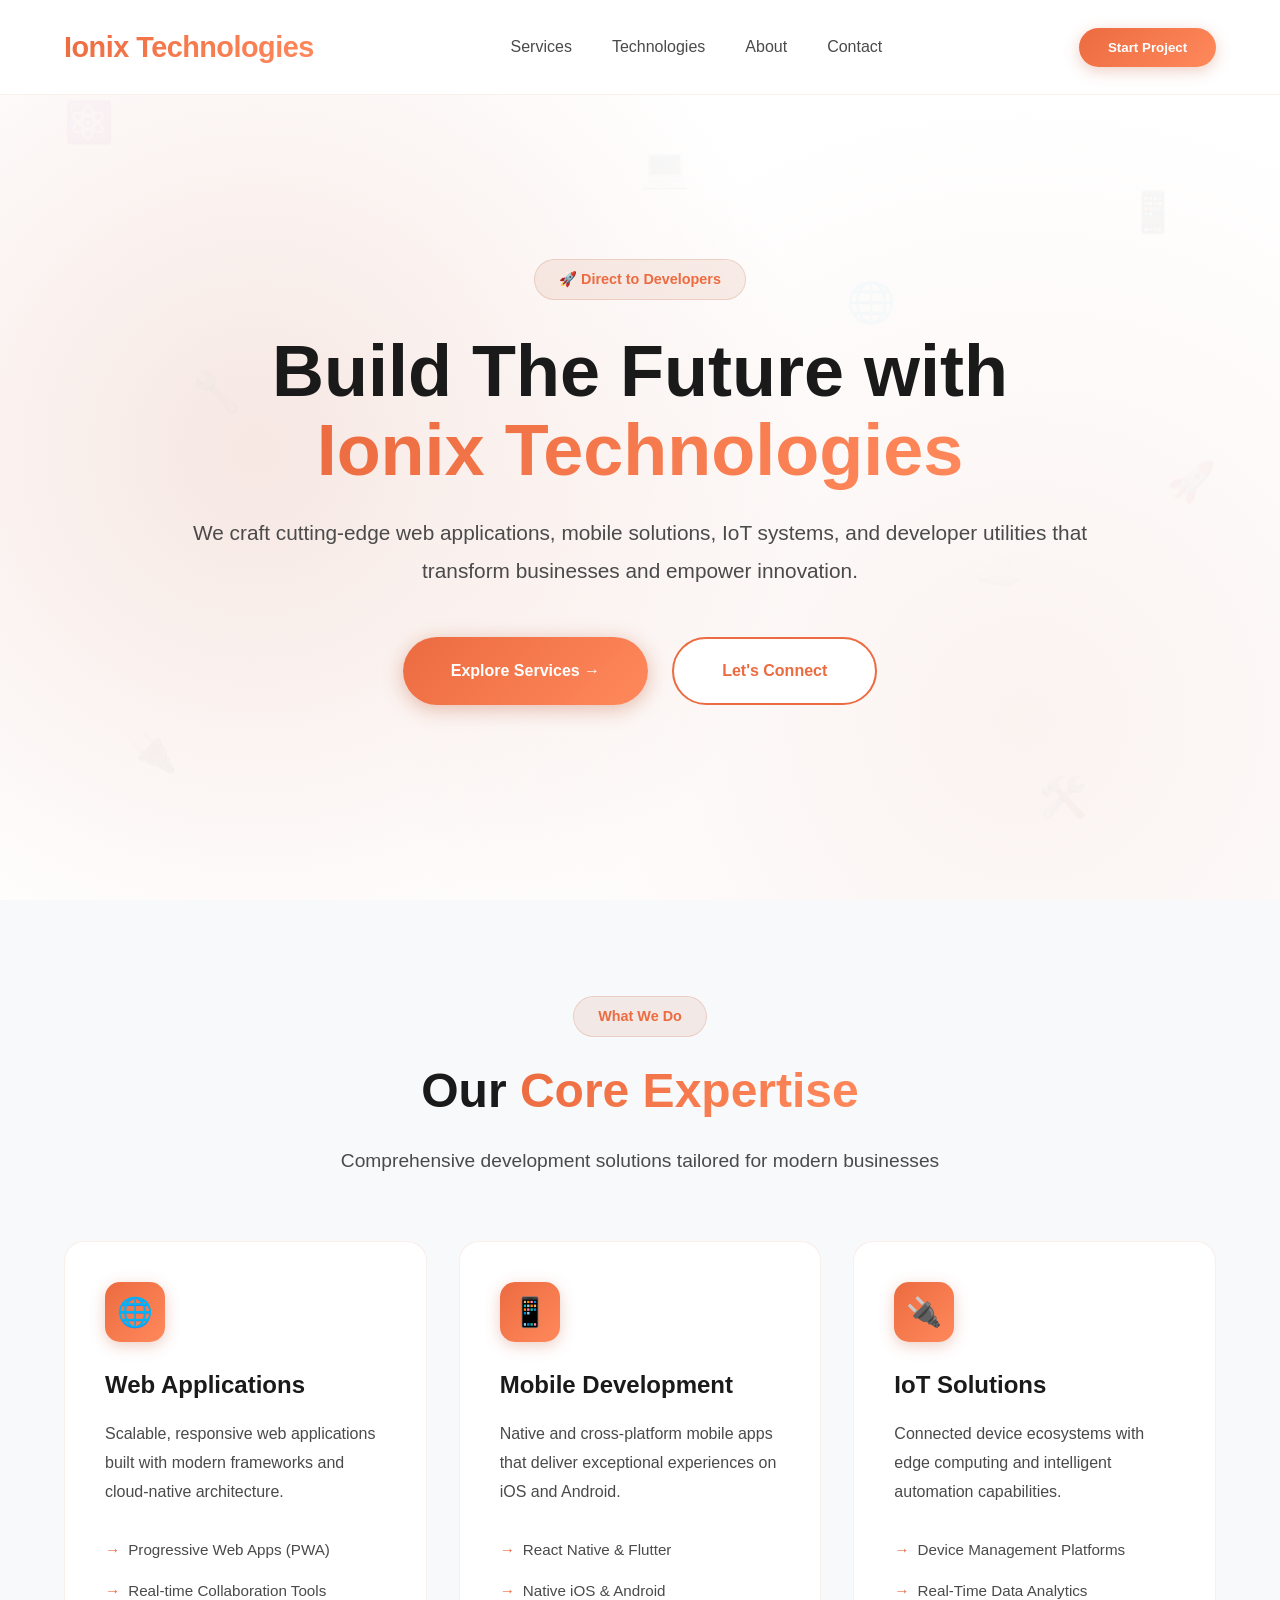
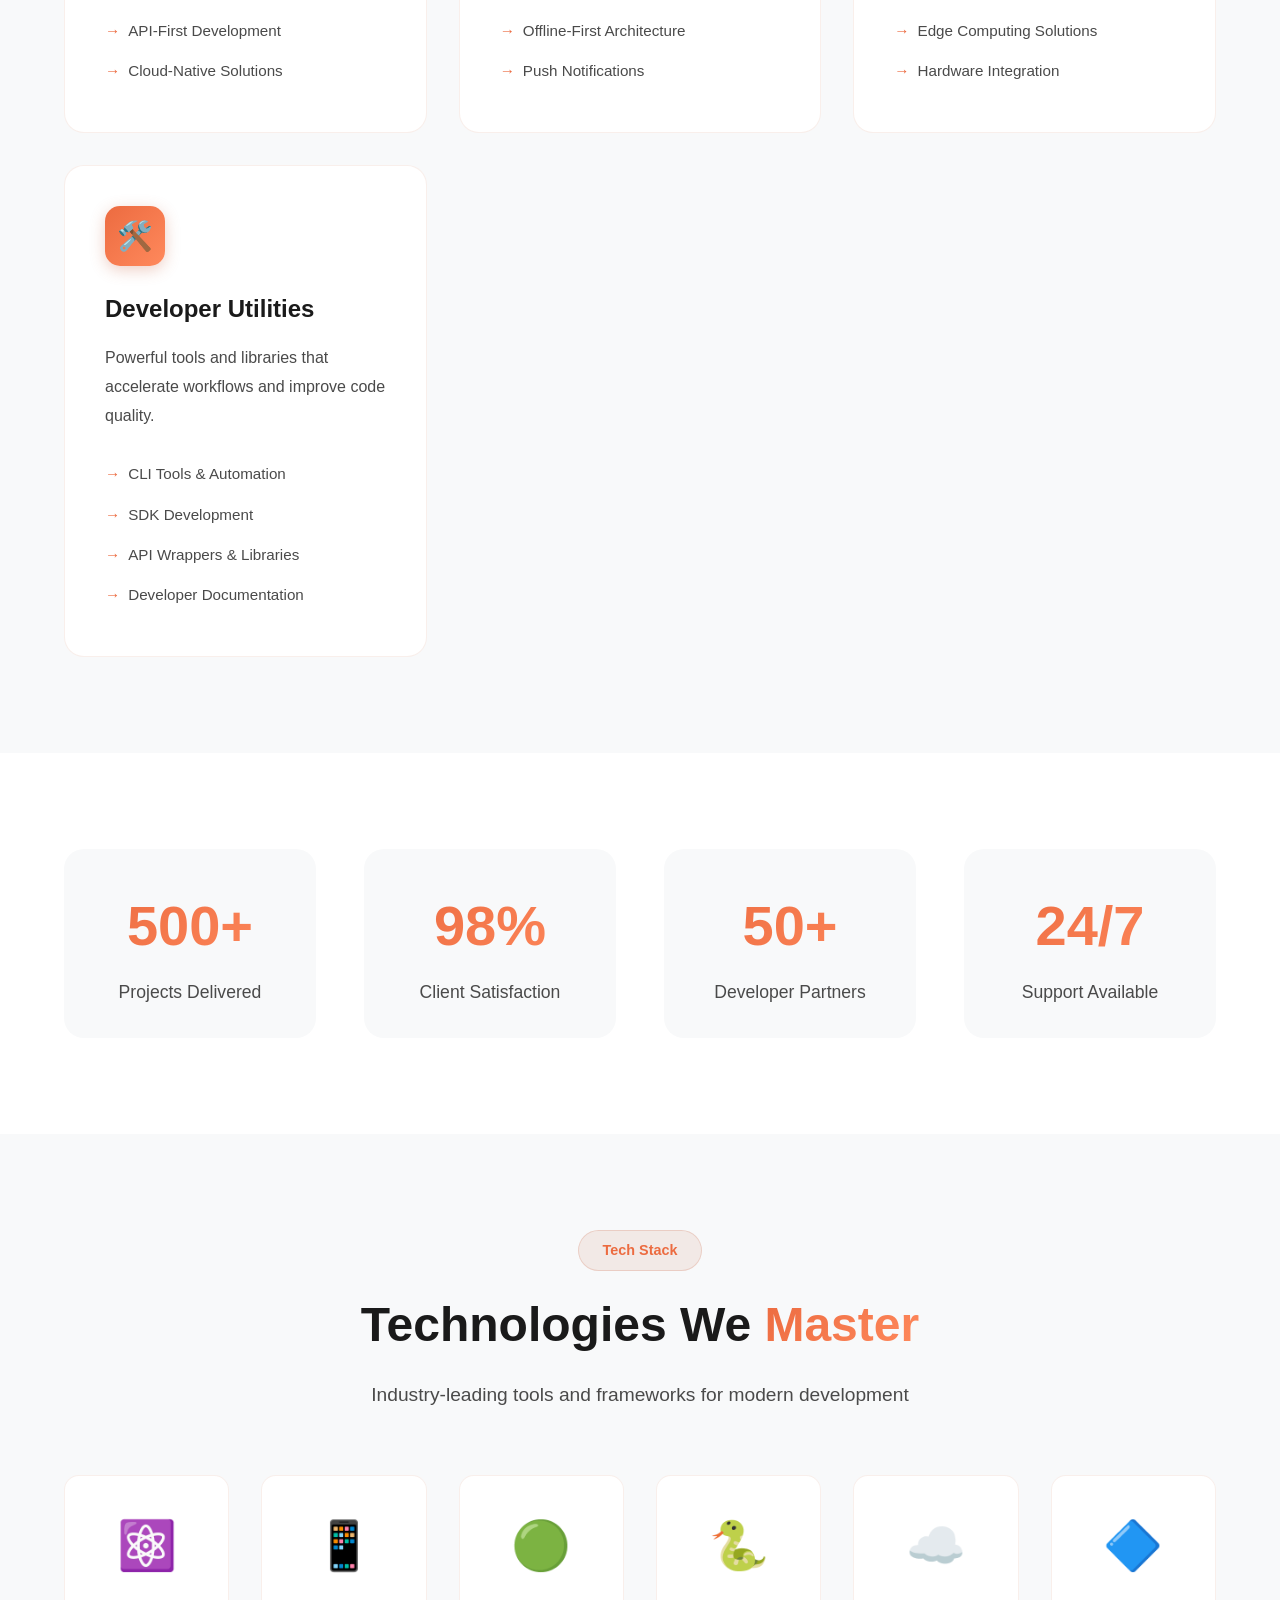
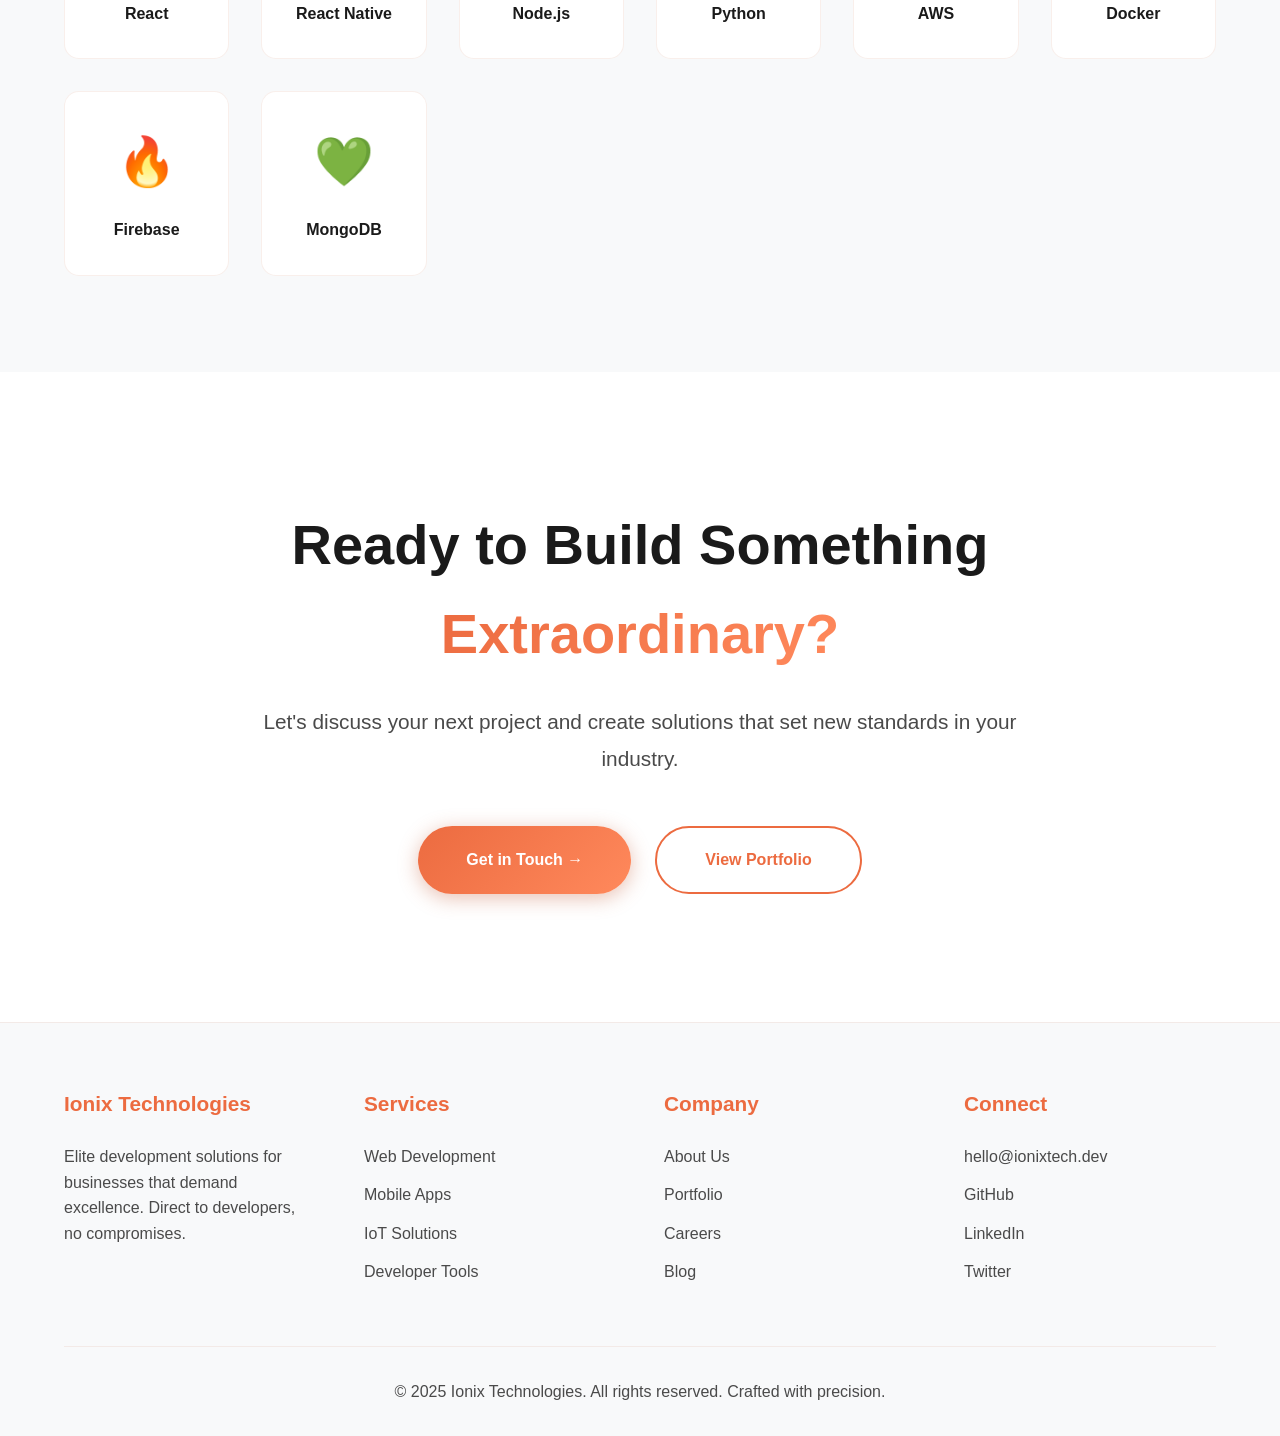
==== index.html @ 8530a22e "Add files via upload t" ====
<!DOCTYPE html>
<html lang="en">
<head>
    <meta charset="UTF-8">
    <meta name="viewport" content="width=device-width, initial-scale=1.0">
    <title>Ionix Technologies - Elite Development Solutions</title>
	            <!-- --saffron: #c6613f; -->
            <!-- --dark-saffron: #a34f2f; -->
            <!-- --deep-saffron: #8a3f22; -->
    <style>
        * {
            margin: 0;
            padding: 0;
            box-sizing: border-box;
        }

        :root {

			    --saffron: #ec6b40;
    --dark-saffron: #ff895c;
    --deep-saffron: #ac5837;
			
            --bg-light: #FFFFFF;
            --bg-secondary: #F8F9FA;
            --text-dark: #1a1a1a;
            --text-medium: #4a4a4a;
            --text-light: #6a6a6a;
            --accent-glow: rgba(198, 97, 63, 0.15);
        }

        body {
            font-family: 'Inter', -apple-system, BlinkMacSystemFont, 'Segoe UI', Roboto, sans-serif;
            background: var(--bg-light);
            color: var(--text-dark);
            overflow-x: hidden;
            line-height: 1.6;
        }

        /* Animated gradient background */
        .bg-gradient {
            position: fixed;
            top: 0;
            left: 0;
            width: 100%;
            height: 100%;
            background: 
                radial-gradient(circle at 20% 50%, var(--accent-glow) 0%, transparent 50%),
                radial-gradient(circle at 80% 80%, rgba(198, 97, 63, 0.08) 0%, transparent 50%),
                var(--bg-light);
            z-index: -1;
            animation: gradientShift 15s ease infinite;
        }

        @keyframes gradientShift {
            0%, 100% { opacity: 1; }
            50% { opacity: 0.8; }
        }

        /* Tech Icons Pattern */
        .tech-icons {
            position: absolute;
            width: 100%;
            height: 100%;
            opacity: 0.06;
            pointer-events: none;
        }

        .tech-icon {
            position: absolute;
            font-size: 2.5rem;
            color: var(--saffron);
            animation: floatIcon 20s infinite ease-in-out;
            opacity: 0.5;
        }

        .tech-icon:nth-child(1) { top: 10%; left: 5%; animation-delay: 0s; }
        .tech-icon:nth-child(2) { top: 20%; right: 8%; animation-delay: 2s; }
        .tech-icon:nth-child(3) { top: 40%; left: 15%; animation-delay: 4s; }
        .tech-icon:nth-child(4) { top: 60%; right: 20%; animation-delay: 1s; }
        .tech-icon:nth-child(5) { top: 80%; left: 10%; animation-delay: 3s; }
        .tech-icon:nth-child(6) { top: 15%; left: 50%; animation-delay: 5s; }
        .tech-icon:nth-child(7) { top: 50%; right: 5%; animation-delay: 2.5s; }
        .tech-icon:nth-child(8) { top: 70%; left: 40%; animation-delay: 1.5s; }
        .tech-icon:nth-child(9) { top: 30%; right: 30%; animation-delay: 4.5s; }
        .tech-icon:nth-child(10) { top: 85%; right: 15%; animation-delay: 3.5s; }

        @keyframes floatIcon {
            0%, 100% {
                transform: translateY(0) rotate(0deg);
                opacity: 0.3;
            }
            50% {
                transform: translateY(-30px) rotate(5deg);
                opacity: 0.6;
            }
        }

        /* Navigation */
        nav {
            position: fixed;
            top: 0;
            width: 100%;
            padding: 1.5rem 5%;
            background: rgba(255, 255, 255, 0.95);
            backdrop-filter: blur(20px);
            border-bottom: 1px solid rgba(198, 97, 63, 0.1);
            z-index: 1000;
            transition: all 0.3s ease;
        }

        nav.scrolled {
            padding: 1rem 5%;
            background: rgba(255, 255, 255, 0.98);
            box-shadow: 0 2px 20px rgba(0, 0, 0, 0.05);
        }

        .nav-container {
            max-width: 1400px;
            margin: 0 auto;
            display: flex;
            justify-content: space-between;
            align-items: center;
        }

        .logo {
            font-size: 1.8rem;
            font-weight: 800;
            background: linear-gradient(135deg, var(--saffron), var(--dark-saffron));
            -webkit-background-clip: text;
            -webkit-text-fill-color: transparent;
            letter-spacing: -0.5px;
        }

        .nav-links {
            display: flex;
            gap: 2.5rem;
            list-style: none;
        }

        .nav-links a {
            color: var(--text-medium);
            text-decoration: none;
            font-weight: 500;
            transition: all 0.3s ease;
            position: relative;
        }

        .nav-links a:hover {
            color: var(--saffron);
        }

        .nav-links a::after {
            content: '';
            position: absolute;
            bottom: -5px;
            left: 0;
            width: 0;
            height: 2px;
            background: var(--saffron);
            transition: width 0.3s ease;
        }

        .nav-links a:hover::after {
            width: 100%;
        }

        .cta-btn {
            background: linear-gradient(135deg, var(--saffron), var(--dark-saffron));
            color: white;
            padding: 0.75rem 1.8rem;
            border-radius: 50px;
            border: none;
            font-weight: 600;
            cursor: pointer;
            transition: all 0.3s ease;
            box-shadow: 0 4px 15px rgba(198, 97, 63, 0.3);
        }

        .cta-btn:hover {
            transform: translateY(-2px);
            box-shadow: 0 6px 25px rgba(198, 97, 63, 0.5);
        }

        /* Hero Section */
        .hero {
            min-height: 100vh;
            display: flex;
            align-items: center;
            padding: 8rem 5% 4rem;
        }

        .hero-container {
            max-width: 1400px;
            margin: 0 auto;
            width: 100%;
        }

        .hero-content {
            text-align: center;
            max-width: 900px;
            margin: 0 auto;
        }

        .hero-badge {
            display: inline-block;
            padding: 0.5rem 1.5rem;
            background: rgba(198, 97, 63, 0.1);
            border: 1px solid rgba(198, 97, 63, 0.2);
            border-radius: 50px;
            color: var(--saffron);
            font-size: 0.9rem;
            font-weight: 600;
            margin-bottom: 2rem;
            animation: fadeInDown 0.8s ease;
        }

        .hero h1 {
            font-size: 4.5rem;
            font-weight: 800;
            line-height: 1.1;
            margin-bottom: 1.5rem;
            color: var(--text-dark);
            animation: fadeInUp 0.8s ease 0.2s backwards;
        }

        .hero h1 .gradient-text {
            background: linear-gradient(135deg, var(--saffron), var(--dark-saffron));
            -webkit-background-clip: text;
            -webkit-text-fill-color: transparent;
        }

        .hero-description {
            font-size: 1.3rem;
            color: var(--text-medium);
            margin-bottom: 3rem;
            line-height: 1.8;
            animation: fadeInUp 0.8s ease 0.4s backwards;
        }

        .hero-buttons {
            display: flex;
            gap: 1.5rem;
            justify-content: center;
            flex-wrap: wrap;
            animation: fadeInUp 0.8s ease 0.6s backwards;
        }

        .btn-primary {
            background: linear-gradient(135deg, var(--saffron), var(--dark-saffron));
            color: white;
            padding: 1.2rem 3rem;
            border-radius: 50px;
            text-decoration: none;
            font-weight: 600;
            transition: all 0.3s ease;
            box-shadow: 0 4px 20px rgba(198, 97, 63, 0.4);
            display: inline-flex;
            align-items: center;
            gap: 0.5rem;
        }

        .btn-primary:hover {
            transform: translateY(-3px);
            box-shadow: 0 8px 30px rgba(198, 97, 63, 0.6);
        }

        .btn-secondary {
            background: white;
            color: var(--saffron);
            padding: 1.2rem 3rem;
            border: 2px solid var(--saffron);
            border-radius: 50px;
            text-decoration: none;
            font-weight: 600;
            transition: all 0.3s ease;
            display: inline-flex;
            align-items: center;
            gap: 0.5rem;
        }

        .btn-secondary:hover {
            background: var(--saffron);
            color: white;
            transform: translateY(-3px);
        }

        @keyframes fadeInUp {
            from {
                opacity: 0;
                transform: translateY(30px);
            }
            to {
                opacity: 1;
                transform: translateY(0);
            }
        }

        @keyframes fadeInDown {
            from {
                opacity: 0;
                transform: translateY(-30px);
            }
            to {
                opacity: 1;
                transform: translateY(0);
            }
        }

        /* Services Section */
        .services {
            padding: 6rem 5%;
            background: var(--bg-secondary);
        }

        .services-container {
            max-width: 1400px;
            margin: 0 auto;
        }

        .section-header {
            text-align: center;
            margin-bottom: 4rem;
        }

        .section-badge {
            display: inline-block;
            padding: 0.5rem 1.5rem;
            background: rgba(198, 97, 63, 0.1);
            border: 1px solid rgba(198, 97, 63, 0.2);
            border-radius: 50px;
            color: var(--saffron);
            font-size: 0.9rem;
            font-weight: 600;
            margin-bottom: 1rem;
        }

        .section-header h2 {
            font-size: 3rem;
            margin-bottom: 1rem;
            color: var(--text-dark);
        }

        .section-header h2 .gradient-text {
            background: linear-gradient(135deg, var(--saffron), var(--dark-saffron));
            -webkit-background-clip: text;
            -webkit-text-fill-color: transparent;
        }

        .section-header p {
            font-size: 1.2rem;
            color: var(--text-medium);
            max-width: 700px;
            margin: 0 auto;
        }

        .services-grid {
            display: grid;
            grid-template-columns: repeat(auto-fit, minmax(320px, 1fr));
            gap: 2rem;
        }

        .service-card {
            background: white;
            border: 1px solid rgba(198, 97, 63, 0.1);
            border-radius: 20px;
            padding: 2.5rem;
            transition: all 0.4s ease;
            cursor: pointer;
        }

        .service-card:hover {
            transform: translateY(-10px);
            border-color: var(--saffron);
            box-shadow: 0 20px 60px rgba(198, 97, 63, 0.15);
        }

        .service-icon {
            width: 60px;
            height: 60px;
            background: linear-gradient(135deg, var(--saffron), var(--dark-saffron));
            border-radius: 15px;
            display: flex;
            align-items: center;
            justify-content: center;
            font-size: 1.8rem;
            margin-bottom: 1.5rem;
            box-shadow: 0 4px 15px rgba(198, 97, 63, 0.3);
        }

        .service-card h3 {
            font-size: 1.5rem;
            margin-bottom: 1rem;
            color: var(--text-dark);
        }

        .service-card p {
            color: var(--text-medium);
            line-height: 1.8;
            margin-bottom: 1.5rem;
        }

        .service-features {
            list-style: none;
        }

        .service-features li {
            padding: 0.5rem 0;
            color: var(--text-medium);
            display: flex;
            align-items: center;
            gap: 0.5rem;
            font-size: 0.95rem;
        }

        .service-features li::before {
            content: '→';
            color: var(--saffron);
            font-weight: bold;
        }

        /* Stats Section */
        .stats {
            padding: 6rem 5%;
            background: white;
        }

        .stats-container {
            max-width: 1400px;
            margin: 0 auto;
            display: grid;
            grid-template-columns: repeat(auto-fit, minmax(250px, 1fr));
            gap: 3rem;
        }

        .stat-item {
            text-align: center;
            padding: 2rem;
            border-radius: 20px;
            background: var(--bg-secondary);
            transition: all 0.3s ease;
        }

        .stat-item:hover {
            transform: translateY(-5px);
            box-shadow: 0 10px 30px rgba(198, 97, 63, 0.1);
        }

        .stat-number {
            font-size: 3.5rem;
            font-weight: 800;
            background: linear-gradient(135deg, var(--saffron), var(--dark-saffron));
            -webkit-background-clip: text;
            -webkit-text-fill-color: transparent;
            margin-bottom: 0.5rem;
        }

        .stat-label {
            font-size: 1.1rem;
            color: var(--text-medium);
            font-weight: 500;
        }

        /* Technologies Section */
        .technologies {
            padding: 6rem 5%;
            background: var(--bg-secondary);
        }

        .tech-grid {
            display: grid;
            grid-template-columns: repeat(auto-fit, minmax(150px, 1fr));
            gap: 2rem;
            max-width: 1200px;
            margin: 3rem auto 0;
        }

        .tech-item {
            background: white;
            padding: 2rem;
            border-radius: 15px;
            text-align: center;
            transition: all 0.3s ease;
            border: 1px solid rgba(198, 97, 63, 0.1);
        }

        .tech-item:hover {
            transform: translateY(-5px);
            border-color: var(--saffron);
            box-shadow: 0 10px 30px rgba(198, 97, 63, 0.15);
        }

        .tech-item-icon {
            font-size: 3rem;
            margin-bottom: 1rem;
        }

        .tech-item-name {
            font-weight: 600;
            color: var(--text-dark);
        }

        /* CTA Section */
        .cta-section {
            padding: 8rem 5%;
            background: white;
            text-align: center;
        }

        .cta-content {
            max-width: 800px;
            margin: 0 auto;
        }

        .cta-section h2 {
            font-size: 3.5rem;
            margin-bottom: 1.5rem;
            color: var(--text-dark);
        }

        .cta-section h2 .gradient-text {
            background: linear-gradient(135deg, var(--saffron), var(--dark-saffron));
            -webkit-background-clip: text;
            -webkit-text-fill-color: transparent;
        }

        .cta-section p {
            font-size: 1.3rem;
            color: var(--text-medium);
            margin-bottom: 3rem;
            line-height: 1.8;
        }

        /* Footer */
        footer {
            padding: 4rem 5% 2rem;
            background: var(--bg-secondary);
            border-top: 1px solid rgba(198, 97, 63, 0.1);
        }

        .footer-content {
            max-width: 1400px;
            margin: 0 auto;
            display: grid;
            grid-template-columns: repeat(auto-fit, minmax(250px, 1fr));
            gap: 3rem;
            margin-bottom: 3rem;
        }

        .footer-section h3 {
            color: var(--saffron);
            margin-bottom: 1.5rem;
            font-size: 1.3rem;
        }

        .footer-section p, .footer-section a {
            color: var(--text-medium);
            text-decoration: none;
            display: block;
            margin-bottom: 0.8rem;
            transition: color 0.3s ease;
        }

        .footer-section a:hover {
            color: var(--saffron);
        }

        .footer-bottom {
            text-align: center;
            padding-top: 2rem;
            border-top: 1px solid rgba(198, 97, 63, 0.1);
            color: var(--text-medium);
        }

        /* Responsive */
        @media (max-width: 968px) {
            .hero h1 {
                font-size: 3rem;
            }

            .nav-links {
                display: none;
            }

            .services-grid {
                grid-template-columns: 1fr;
            }

            .section-header h2 {
                font-size: 2.5rem;
            }
        }
    </style>
</head>
<body>
    <div class="bg-gradient">
        <div class="tech-icons">
            <div class="tech-icon">⚛️</div>
            <div class="tech-icon">📱</div>
            <div class="tech-icon">🔧</div>
            <div class="tech-icon">☁️</div>
            <div class="tech-icon">🔌</div>
            <div class="tech-icon">💻</div>
            <div class="tech-icon">🚀</div>
            <div class="tech-icon">⚡</div>
            <div class="tech-icon">🌐</div>
            <div class="tech-icon">🛠️</div>
        </div>
    </div>

    <nav id="navbar">
        <div class="nav-container">
            <div class="logo">Ionix Technologies</div>
            <ul class="nav-links">
                <li><a href="#services">Services</a></li>
                <li><a href="#technologies">Technologies</a></li>
                <li><a href="#about">About</a></li>
                <li><a href="#contact">Contact</a></li>
            </ul>
            <button class="cta-btn">Start Project</button>
        </div>
    </nav>

    <section class="hero">
        <div class="hero-container">
            <div class="hero-content">
                <div class="hero-badge">🚀 Direct to Developers</div>
                <h1>
                    Build The Future with <br>
                    <span class="gradient-text">Ionix Technologies</span>
                </h1>
                <p class="hero-description">
                    We craft cutting-edge web applications, mobile solutions, IoT systems, and developer utilities that transform businesses and empower innovation.
                </p>
                <div class="hero-buttons">
                    <a href="#services" class="btn-primary">
                        Explore Services →
                    </a>
                    <a href="#contact" class="btn-secondary">
                        Let's Connect
                    </a>
                </div>
            </div>
        </div>
    </section>

    <section class="services" id="services">
        <div class="services-container">
            <div class="section-header">
                <div class="section-badge">What We Do</div>
                <h2>Our <span class="gradient-text">Core Expertise</span></h2>
                <p>Comprehensive development solutions tailored for modern businesses</p>
            </div>
            <div class="services-grid">
                <div class="service-card">
                    <div class="service-icon">🌐</div>
                    <h3>Web Applications</h3>
                    <p>Scalable, responsive web applications built with modern frameworks and cloud-native architecture.</p>
                    <ul class="service-features">
                        <li>Progressive Web Apps (PWA)</li>
                        <li>Real-time Collaboration Tools</li>
                        <li>API-First Development</li>
                        <li>Cloud-Native Solutions</li>
                    </ul>
                </div>

                <div class="service-card">
                    <div class="service-icon">📱</div>
                    <h3>Mobile Development</h3>
                    <p>Native and cross-platform mobile apps that deliver exceptional experiences on iOS and Android.</p>
                    <ul class="service-features">
                        <li>React Native & Flutter</li>
                        <li>Native iOS & Android</li>
                        <li>Offline-First Architecture</li>
                        <li>Push Notifications</li>
                    </ul>
                </div>

                <div class="service-card">
                    <div class="service-icon">🔌</div>
                    <h3>IoT Solutions</h3>
                    <p>Connected device ecosystems with edge computing and intelligent automation capabilities.</p>
                    <ul class="service-features">
                        <li>Device Management Platforms</li>
                        <li>Real-Time Data Analytics</li>
                        <li>Edge Computing Solutions</li>
                        <li>Hardware Integration</li>
                    </ul>
                </div>

                <div class="service-card">
                    <div class="service-icon">🛠️</div>
                    <h3>Developer Utilities</h3>
                    <p>Powerful tools and libraries that accelerate workflows and improve code quality.</p>
                    <ul class="service-features">
                        <li>CLI Tools & Automation</li>
                        <li>SDK Development</li>
                        <li>API Wrappers & Libraries</li>
                        <li>Developer Documentation</li>
                    </ul>
                </div>
            </div>
        </div>
    </section>

    <section class="stats">
        <div class="stats-container">
            <div class="stat-item">
                <div class="stat-number">500+</div>
                <div class="stat-label">Projects Delivered</div>
            </div>
            <div class="stat-item">
                <div class="stat-number">98%</div>
                <div class="stat-label">Client Satisfaction</div>
            </div>
            <div class="stat-item">
                <div class="stat-number">50+</div>
                <div class="stat-label">Developer Partners</div>
            </div>
            <div class="stat-item">
                <div class="stat-number">24/7</div>
                <div class="stat-label">Support Available</div>
            </div>
        </div>
    </section>

    <section class="technologies" id="technologies">
        <div class="services-container">
            <div class="section-header">
                <div class="section-badge">Tech Stack</div>
                <h2>Technologies We <span class="gradient-text">Master</span></h2>
                <p>Industry-leading tools and frameworks for modern development</p>
            </div>
            <div class="tech-grid">
                <div class="tech-item">
                    <div class="tech-item-icon">⚛️</div>
                    <div class="tech-item-name">React</div>
                </div>
                <div class="tech-item">
                    <div class="tech-item-icon">📱</div>
                    <div class="tech-item-name">React Native</div>
                </div>
                <div class="tech-item">
                    <div class="tech-item-icon">🟢</div>
                    <div class="tech-item-name">Node.js</div>
                </div>
                <div class="tech-item">
                    <div class="tech-item-icon">🐍</div>
                    <div class="tech-item-name">Python</div>
                </div>
                <div class="tech-item">
                    <div class="tech-item-icon">☁️</div>
                    <div class="tech-item-name">AWS</div>
                </div>
                <div class="tech-item">
                    <div class="tech-item-icon">🔷</div>
                    <div class="tech-item-name">Docker</div>
                </div>
                <div class="tech-item">
                    <div class="tech-item-icon">🔥</div>
                    <div class="tech-item-name">Firebase</div>
                </div>
                <div class="tech-item">
                    <div class="tech-item-icon">💚</div>
                    <div class="tech-item-name">MongoDB</div>
                </div>
            </div>
        </div>
    </section>

    <section class="cta-section" id="contact">
        <div class="cta-content">
            <h2>Ready to Build Something <span class="gradient-text">Extraordinary?</span></h2>
            <p>Let's discuss your next project and create solutions that set new standards in your industry.</p>
            <div class="hero-buttons">
                <a href="mailto:hello@ionixtech.dev" class="btn-primary">Get in Touch →</a>
                <a href="#" class="btn-secondary">View Portfolio</a>
            </div>
        </div>
    </section>

    <footer>
        <div class="footer-content">
            <div class="footer-section">
                <h3>Ionix Technologies</h3>
                <p>Elite development solutions for businesses that demand excellence. Direct to developers, no compromises.</p>
            </div>
            <div class="footer-section">
                <h3>Services</h3>
                <a href="#services">Web Development</a>
                <a href="#services">Mobile Apps</a>
                <a href="#services">IoT Solutions</a>
                <a href="#services">Developer Tools</a>
            </div>
            <div class="footer-section">
                <h3>Company</h3>
                <a href="#about">About Us</a>
                <a href="#">Portfolio</a>
                <a href="#">Careers</a>
                <a href="#">Blog</a>
            </div>
            <div class="footer-section">
                <h3>Connect</h3>
                <a href="mailto:hello@ionixtech.dev">hello@ionixtech.dev</a>
                <a href="#">GitHub</a>
                <a href="#">LinkedIn</a>
                <a href="#">Twitter</a>
            </div>
        </div>
        <div class="footer-bottom">
            <p>&copy; 2025 Ionix Technologies. All rights reserved. Crafted with precision.</p>
        </div>
    </footer>

    <script>
        // Navbar scroll effect
        const navbar = document.getElementById('navbar');
        window.addEventListener('scroll', () => {
            if (window.scrollY > 50) {
                navbar.classList.add('scrolled');
            } else {
                navbar.classList.remove('scrolled');
            }
        });

        // Smooth scrolling
        document.querySelectorAll('a[href^="#"]').forEach(anchor => {
            anchor.addEventListener('click', function (e) {
                e.preventDefault();
                const target = document.querySelector(this.getAttribute('href'));
                if (target) {
                    target.scrollIntoView({
                        behavior: 'smooth',
                        block: 'start'
                    });
                }
            });
        });
    </script>
</body>
</html>
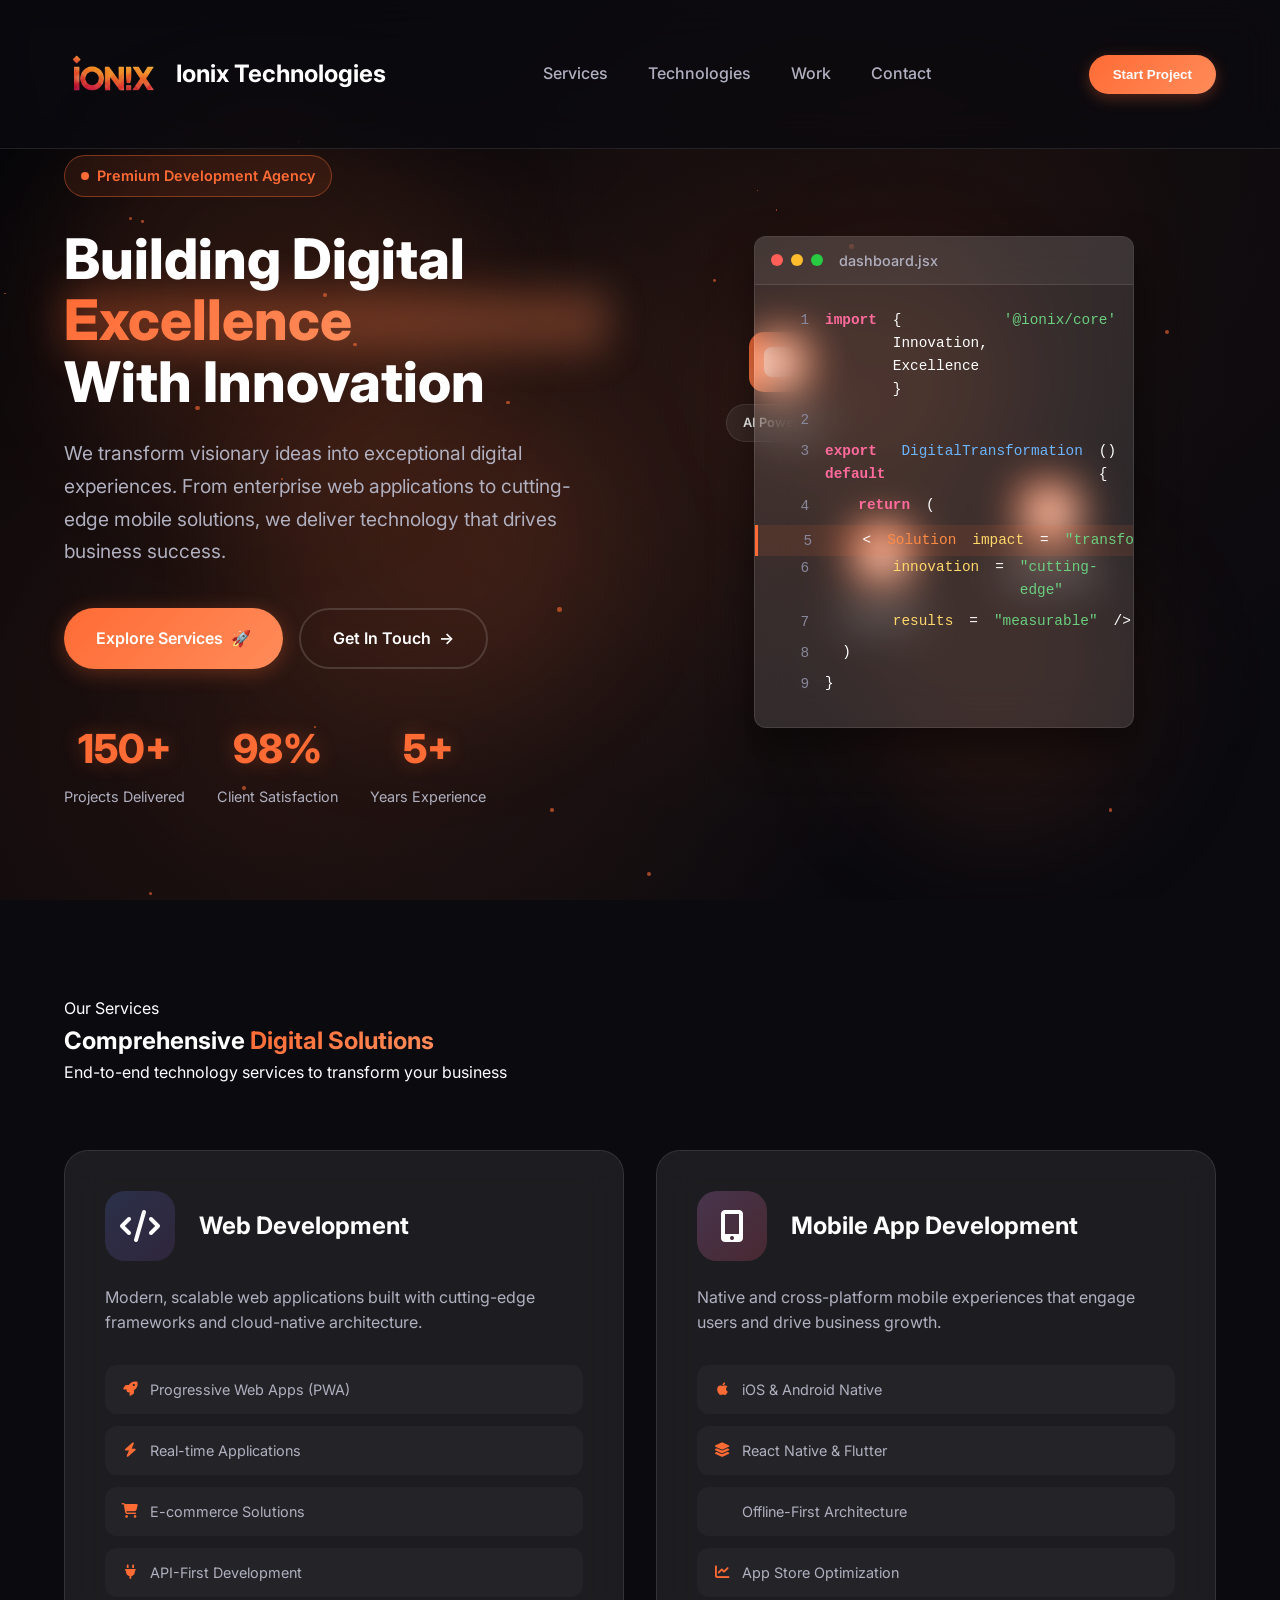
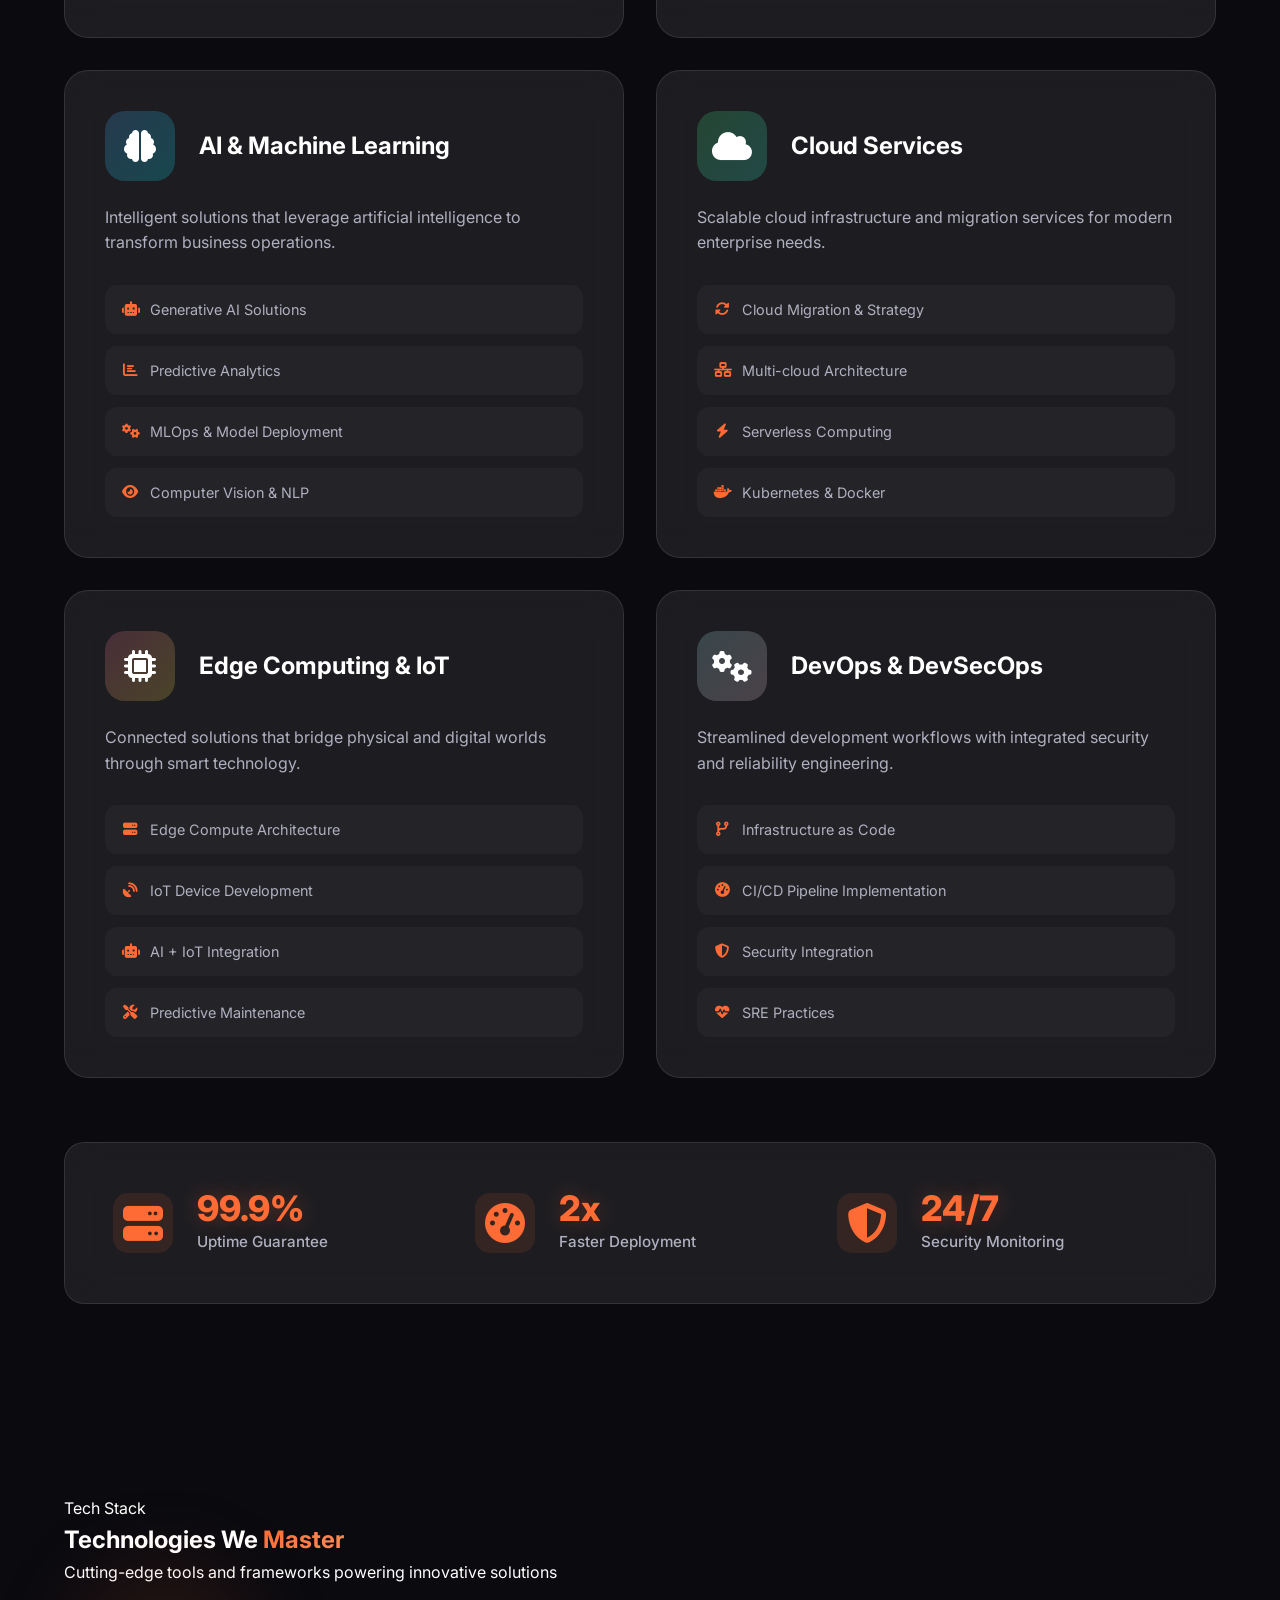
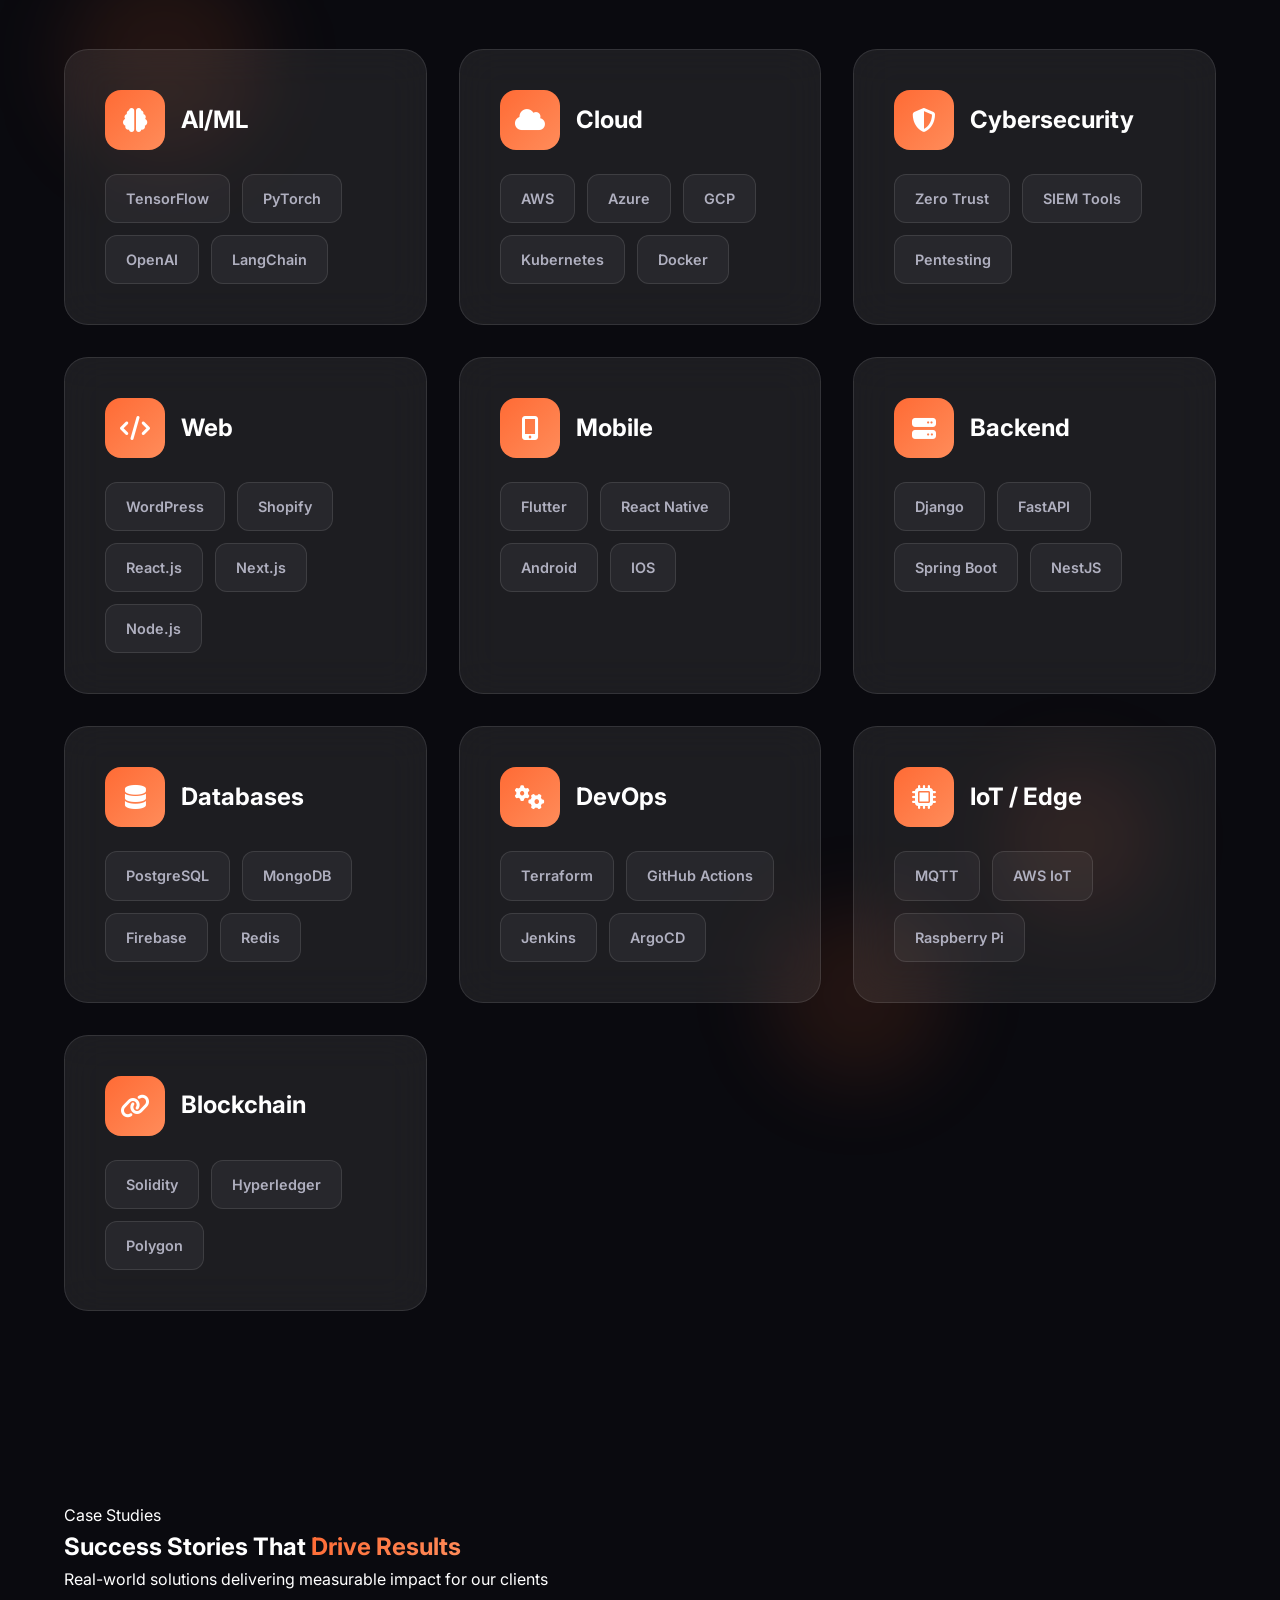
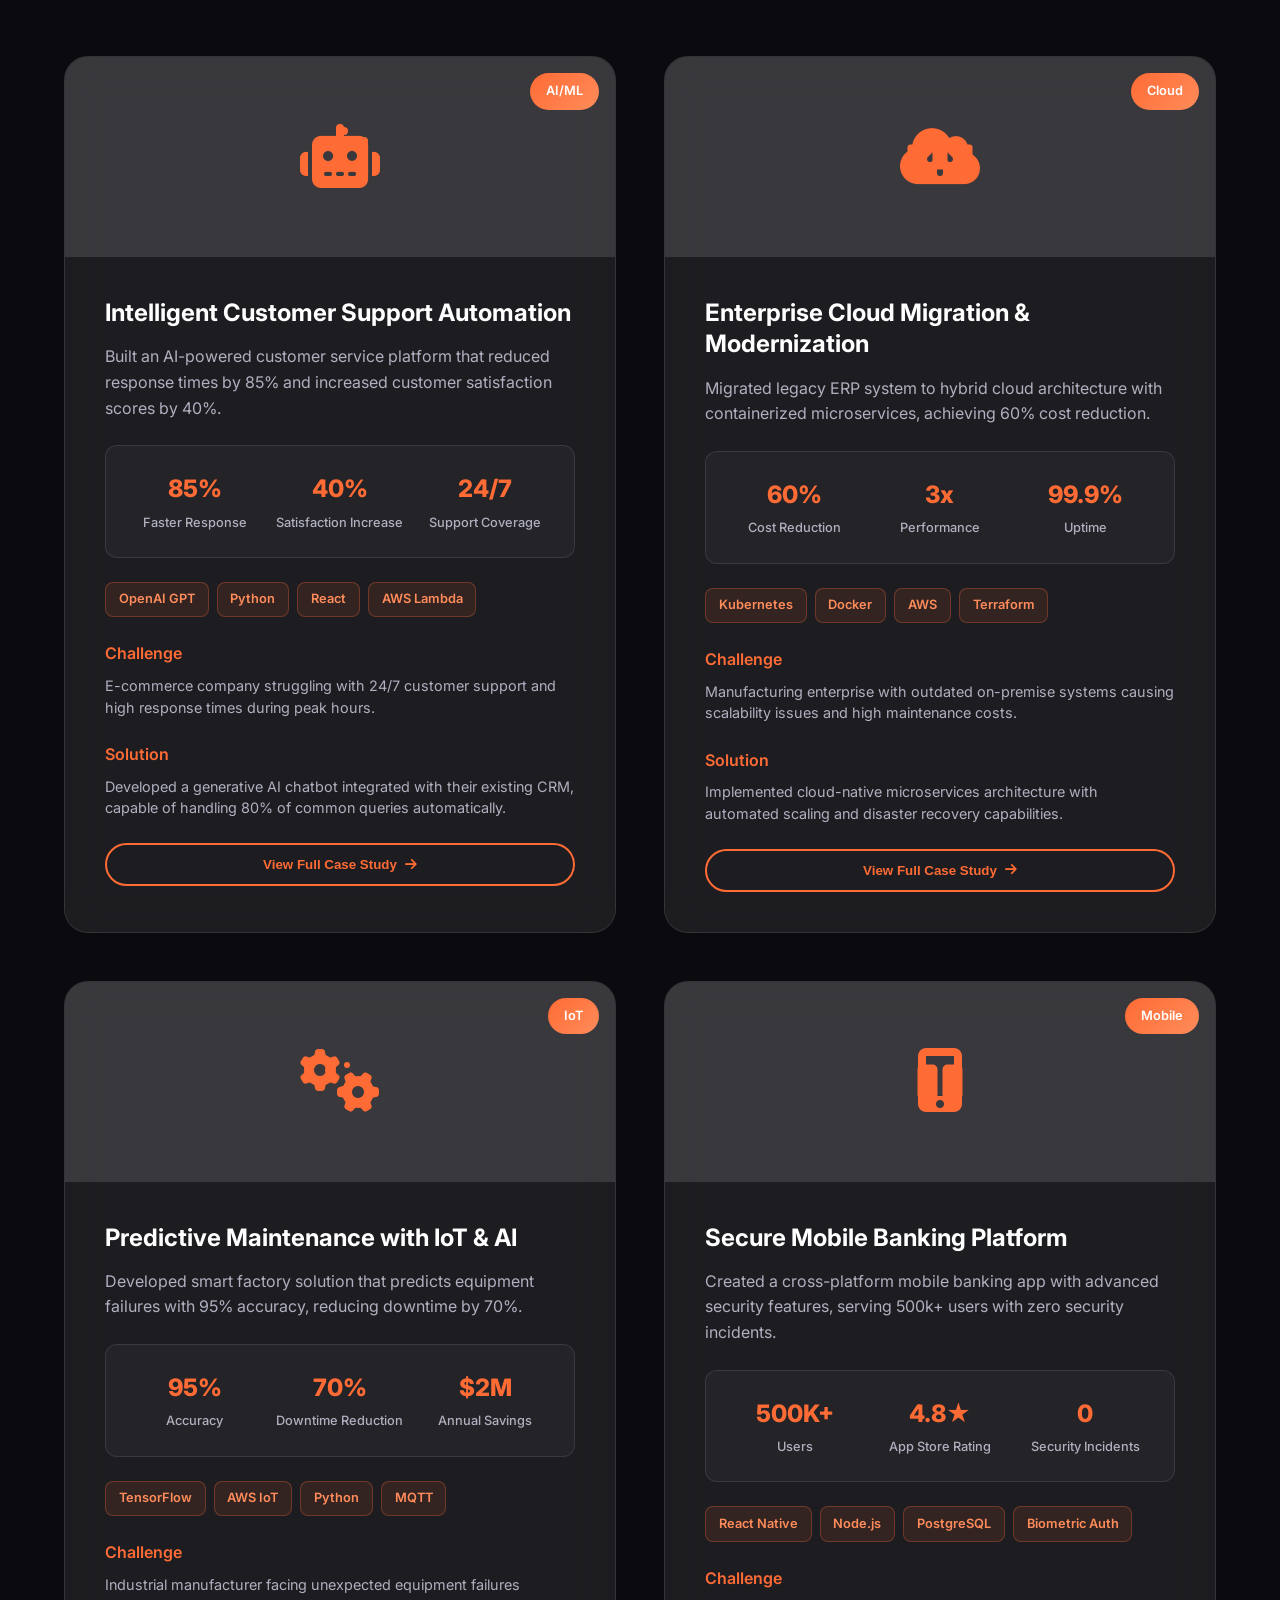
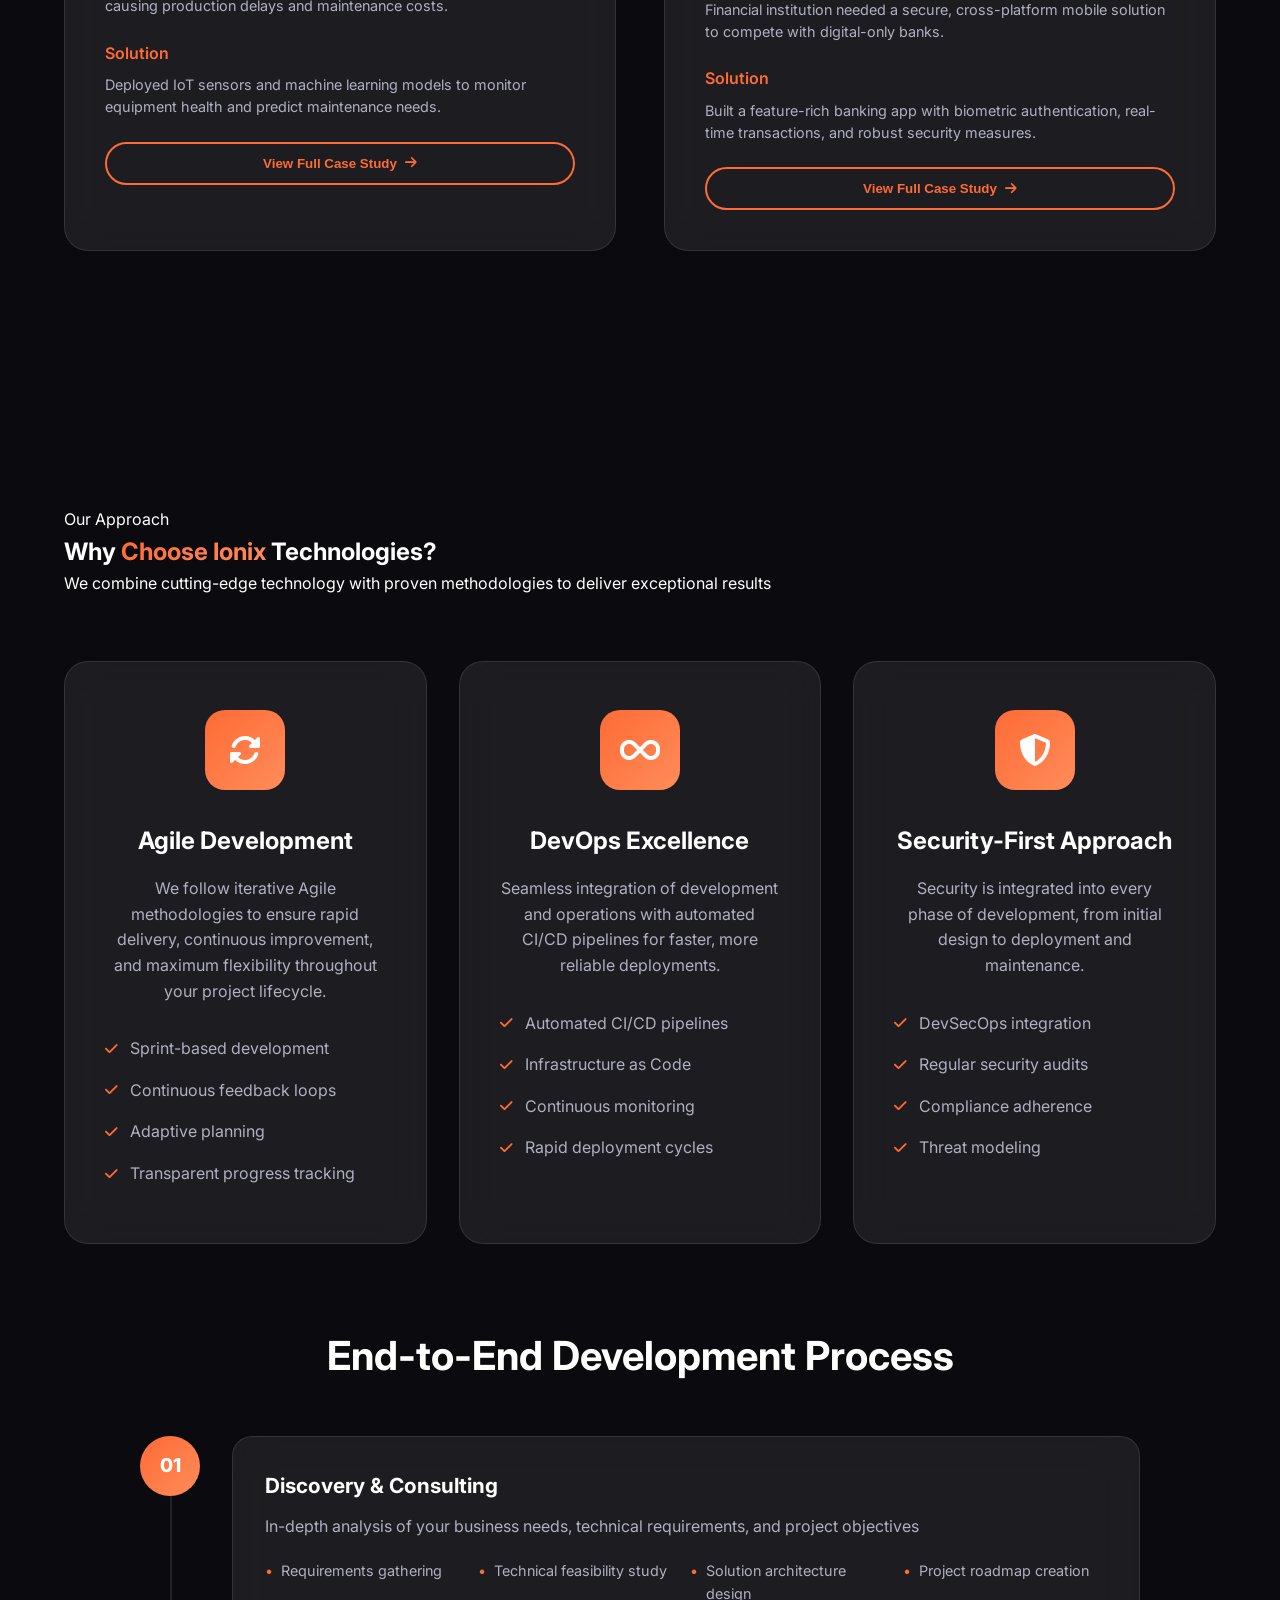
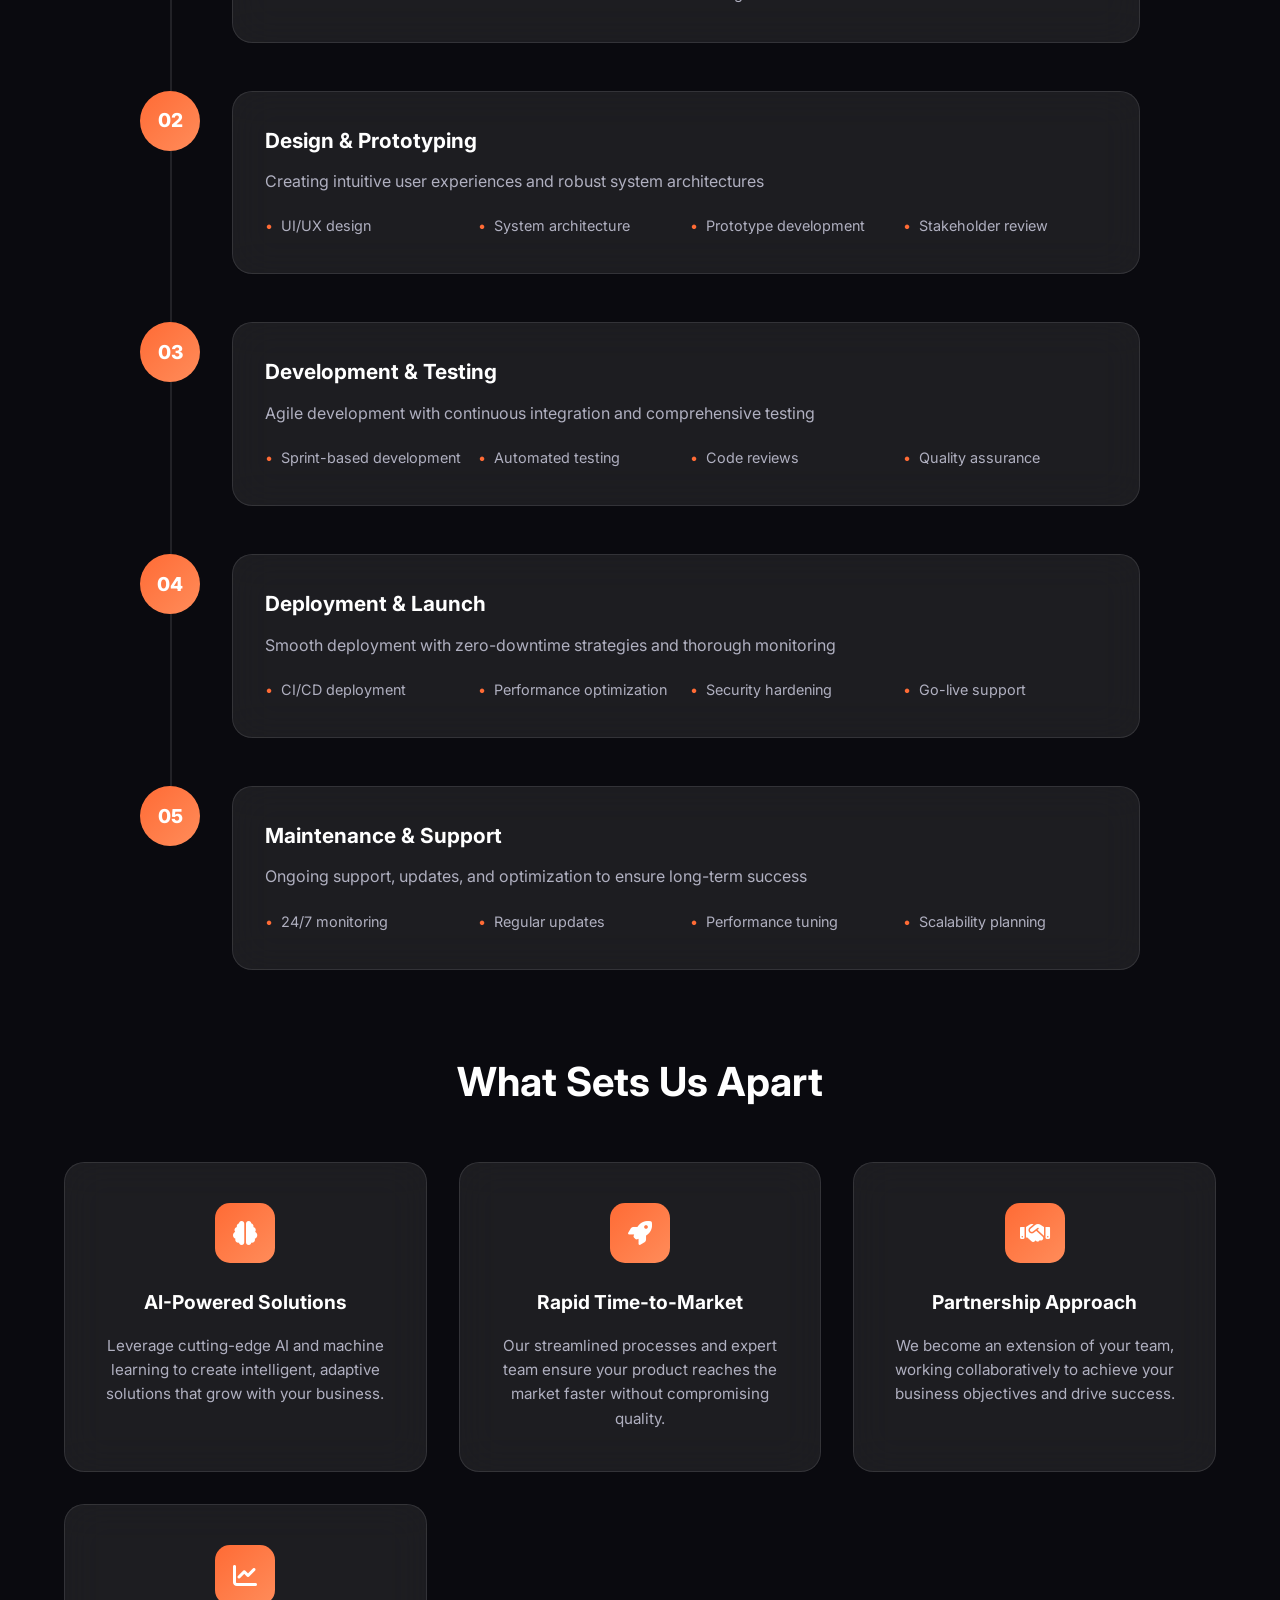
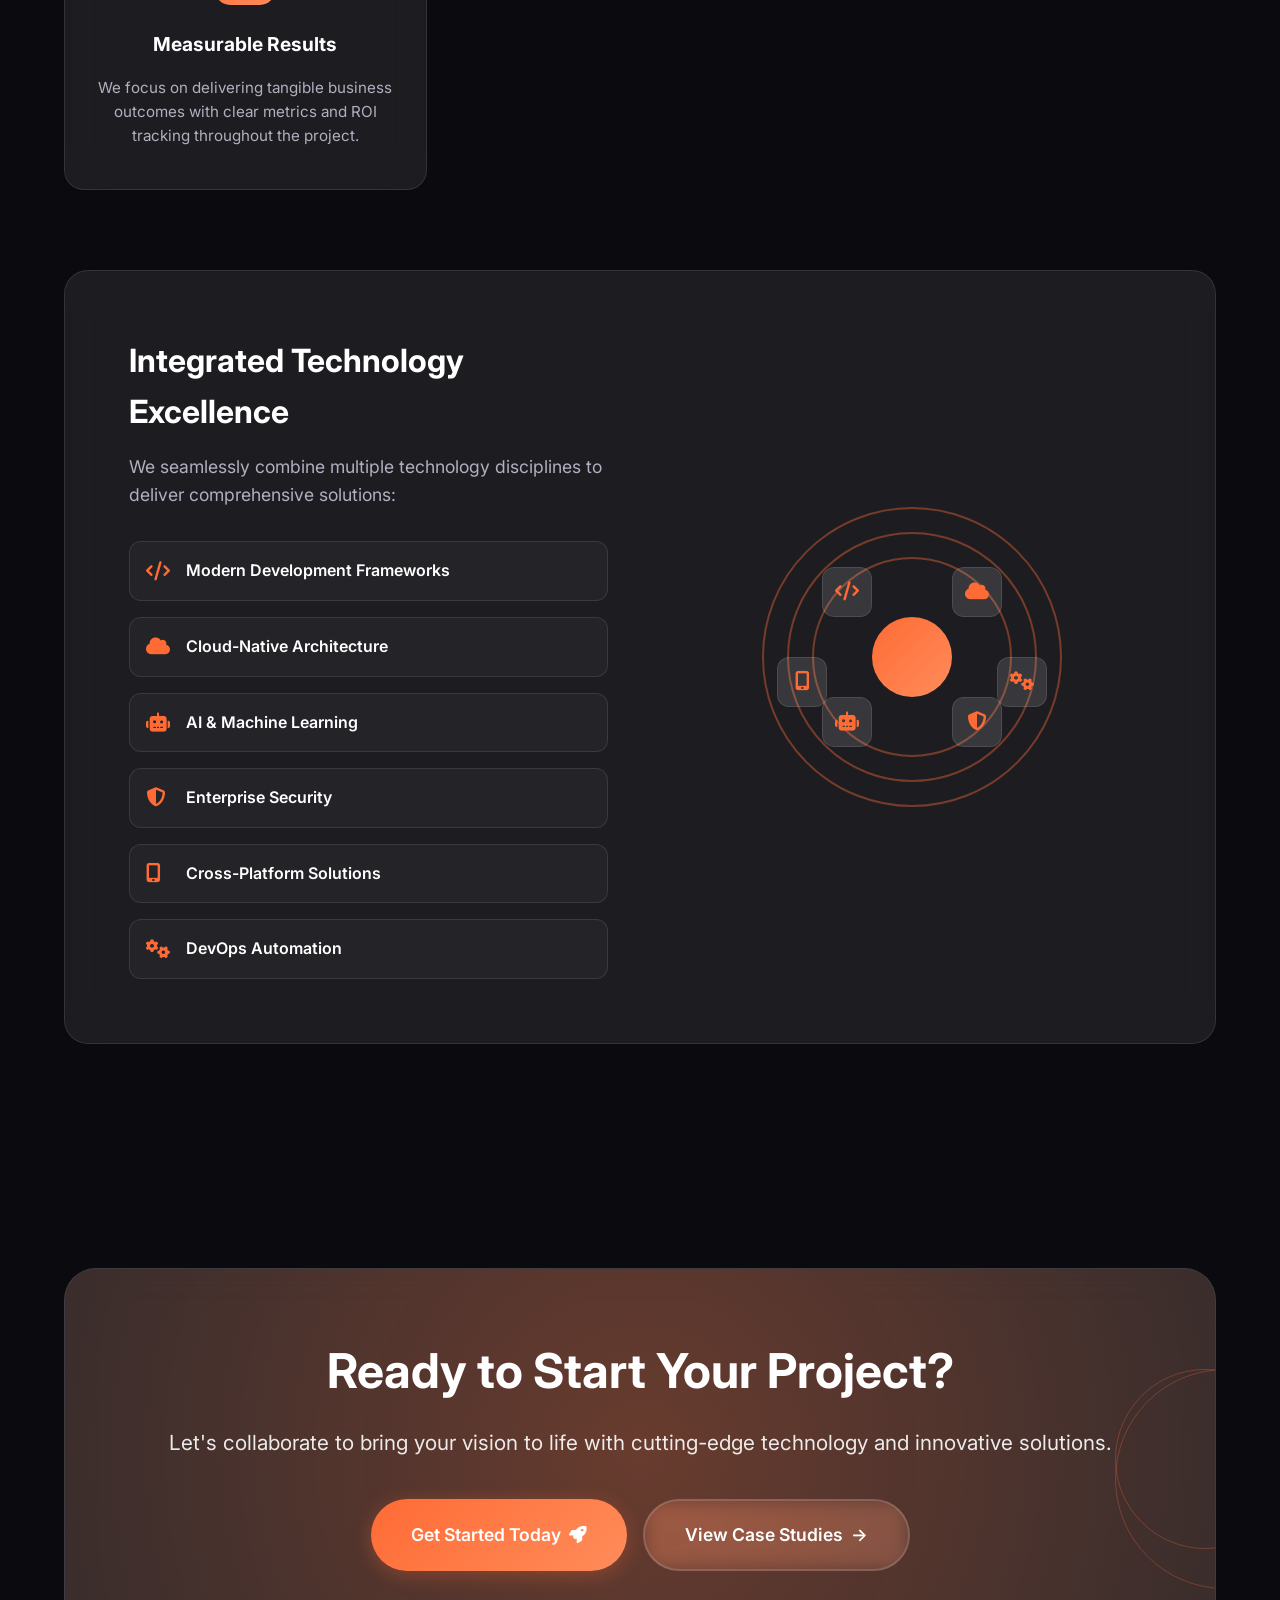
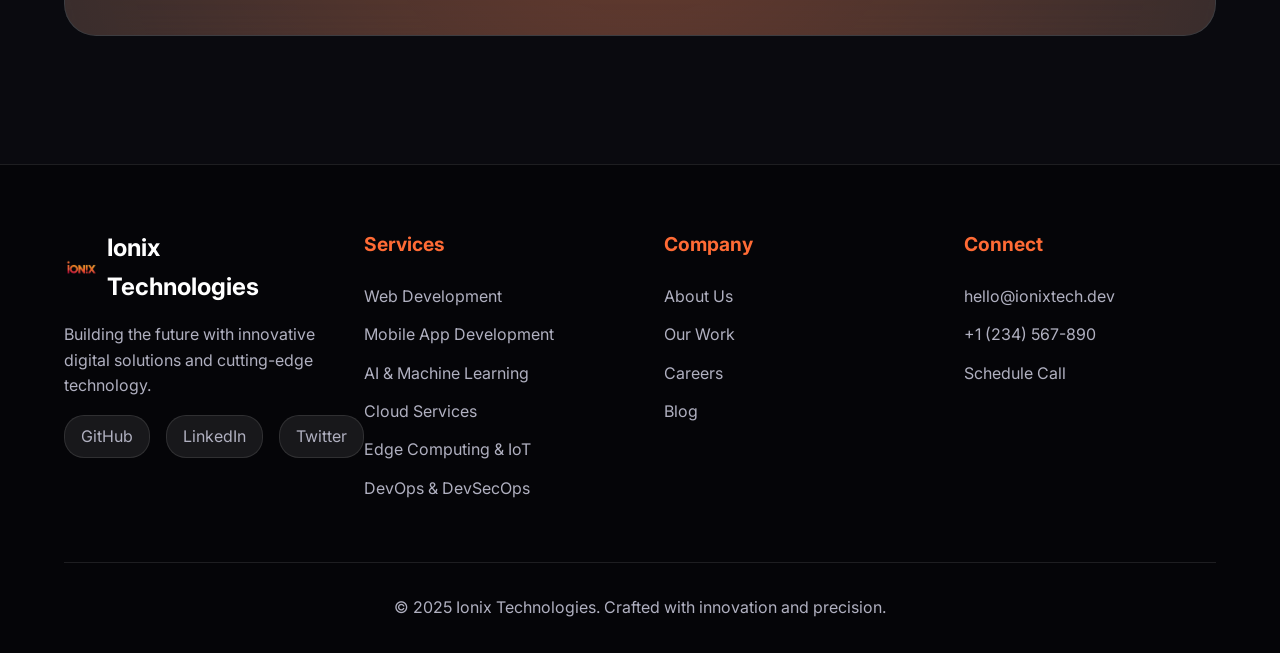
==== commit 61648d96: "Updated website design and content" ====
--- a/index.html
+++ b/index.html
@@ -1,813 +1,1100 @@
 <!DOCTYPE html>
 <html lang="en">
+
 <head>
     <meta charset="UTF-8">
     <meta name="viewport" content="width=device-width, initial-scale=1.0">
     <title>Ionix Technologies - Elite Development Solutions</title>
-	            <!-- --saffron: #c6613f; -->
-            <!-- --dark-saffron: #a34f2f; -->
-            <!-- --deep-saffron: #8a3f22; -->
-    <style>
-        * {
-            margin: 0;
-            padding: 0;
-            box-sizing: border-box;
-        }
-
-        :root {
-
-			    --saffron: #ec6b40;
-    --dark-saffron: #ff895c;
-    --deep-saffron: #ac5837;
-			
-            --bg-light: #FFFFFF;
-            --bg-secondary: #F8F9FA;
-            --text-dark: #1a1a1a;
-            --text-medium: #4a4a4a;
-            --text-light: #6a6a6a;
-            --accent-glow: rgba(198, 97, 63, 0.15);
-        }
-
-        body {
-            font-family: 'Inter', -apple-system, BlinkMacSystemFont, 'Segoe UI', Roboto, sans-serif;
-            background: var(--bg-light);
-            color: var(--text-dark);
-            overflow-x: hidden;
-            line-height: 1.6;
-        }
-
-        /* Animated gradient background */
-        .bg-gradient {
-            position: fixed;
-            top: 0;
-            left: 0;
-            width: 100%;
-            height: 100%;
-            background: 
-                radial-gradient(circle at 20% 50%, var(--accent-glow) 0%, transparent 50%),
-                radial-gradient(circle at 80% 80%, rgba(198, 97, 63, 0.08) 0%, transparent 50%),
-                var(--bg-light);
-            z-index: -1;
-            animation: gradientShift 15s ease infinite;
-        }
-
-        @keyframes gradientShift {
-            0%, 100% { opacity: 1; }
-            50% { opacity: 0.8; }
-        }
-
-        /* Tech Icons Pattern */
-        .tech-icons {
-            position: absolute;
-            width: 100%;
-            height: 100%;
-            opacity: 0.06;
-            pointer-events: none;
-        }
-
-        .tech-icon {
-            position: absolute;
-            font-size: 2.5rem;
-            color: var(--saffron);
-            animation: floatIcon 20s infinite ease-in-out;
-            opacity: 0.5;
-        }
-
-        .tech-icon:nth-child(1) { top: 10%; left: 5%; animation-delay: 0s; }
-        .tech-icon:nth-child(2) { top: 20%; right: 8%; animation-delay: 2s; }
-        .tech-icon:nth-child(3) { top: 40%; left: 15%; animation-delay: 4s; }
-        .tech-icon:nth-child(4) { top: 60%; right: 20%; animation-delay: 1s; }
-        .tech-icon:nth-child(5) { top: 80%; left: 10%; animation-delay: 3s; }
-        .tech-icon:nth-child(6) { top: 15%; left: 50%; animation-delay: 5s; }
-        .tech-icon:nth-child(7) { top: 50%; right: 5%; animation-delay: 2.5s; }
-        .tech-icon:nth-child(8) { top: 70%; left: 40%; animation-delay: 1.5s; }
-        .tech-icon:nth-child(9) { top: 30%; right: 30%; animation-delay: 4.5s; }
-        .tech-icon:nth-child(10) { top: 85%; right: 15%; animation-delay: 3.5s; }
-
-        @keyframes floatIcon {
-            0%, 100% {
-                transform: translateY(0) rotate(0deg);
-                opacity: 0.3;
-            }
-            50% {
-                transform: translateY(-30px) rotate(5deg);
-                opacity: 0.6;
-            }
-        }
-
-        /* Navigation */
-        nav {
-            position: fixed;
-            top: 0;
-            width: 100%;
-            padding: 1.5rem 5%;
-            background: rgba(255, 255, 255, 0.95);
-            backdrop-filter: blur(20px);
-            border-bottom: 1px solid rgba(198, 97, 63, 0.1);
-            z-index: 1000;
-            transition: all 0.3s ease;
-        }
-
-        nav.scrolled {
-            padding: 1rem 5%;
-            background: rgba(255, 255, 255, 0.98);
-            box-shadow: 0 2px 20px rgba(0, 0, 0, 0.05);
-        }
-
-        .nav-container {
-            max-width: 1400px;
-            margin: 0 auto;
-            display: flex;
-            justify-content: space-between;
-            align-items: center;
-        }
-
-        .logo {
-            font-size: 1.8rem;
-            font-weight: 800;
-            background: linear-gradient(135deg, var(--saffron), var(--dark-saffron));
-            -webkit-background-clip: text;
-            -webkit-text-fill-color: transparent;
-            letter-spacing: -0.5px;
-        }
-
-        .nav-links {
-            display: flex;
-            gap: 2.5rem;
-            list-style: none;
-        }
-
-        .nav-links a {
-            color: var(--text-medium);
-            text-decoration: none;
-            font-weight: 500;
-            transition: all 0.3s ease;
-            position: relative;
-        }
-
-        .nav-links a:hover {
-            color: var(--saffron);
-        }
-
-        .nav-links a::after {
-            content: '';
-            position: absolute;
-            bottom: -5px;
-            left: 0;
-            width: 0;
-            height: 2px;
-            background: var(--saffron);
-            transition: width 0.3s ease;
-        }
-
-        .nav-links a:hover::after {
-            width: 100%;
-        }
-
-        .cta-btn {
-            background: linear-gradient(135deg, var(--saffron), var(--dark-saffron));
-            color: white;
-            padding: 0.75rem 1.8rem;
-            border-radius: 50px;
-            border: none;
-            font-weight: 600;
-            cursor: pointer;
-            transition: all 0.3s ease;
-            box-shadow: 0 4px 15px rgba(198, 97, 63, 0.3);
-        }
-
-        .cta-btn:hover {
-            transform: translateY(-2px);
-            box-shadow: 0 6px 25px rgba(198, 97, 63, 0.5);
-        }
-
-        /* Hero Section */
-        .hero {
-            min-height: 100vh;
-            display: flex;
-            align-items: center;
-            padding: 8rem 5% 4rem;
-        }
-
-        .hero-container {
-            max-width: 1400px;
-            margin: 0 auto;
-            width: 100%;
-        }
-
-        .hero-content {
-            text-align: center;
-            max-width: 900px;
-            margin: 0 auto;
-        }
-
-        .hero-badge {
-            display: inline-block;
-            padding: 0.5rem 1.5rem;
-            background: rgba(198, 97, 63, 0.1);
-            border: 1px solid rgba(198, 97, 63, 0.2);
-            border-radius: 50px;
-            color: var(--saffron);
-            font-size: 0.9rem;
-            font-weight: 600;
-            margin-bottom: 2rem;
-            animation: fadeInDown 0.8s ease;
-        }
-
-        .hero h1 {
-            font-size: 4.5rem;
-            font-weight: 800;
-            line-height: 1.1;
-            margin-bottom: 1.5rem;
-            color: var(--text-dark);
-            animation: fadeInUp 0.8s ease 0.2s backwards;
-        }
-
-        .hero h1 .gradient-text {
-            background: linear-gradient(135deg, var(--saffron), var(--dark-saffron));
-            -webkit-background-clip: text;
-            -webkit-text-fill-color: transparent;
-        }
-
-        .hero-description {
-            font-size: 1.3rem;
-            color: var(--text-medium);
-            margin-bottom: 3rem;
-            line-height: 1.8;
-            animation: fadeInUp 0.8s ease 0.4s backwards;
-        }
-
-        .hero-buttons {
-            display: flex;
-            gap: 1.5rem;
-            justify-content: center;
-            flex-wrap: wrap;
-            animation: fadeInUp 0.8s ease 0.6s backwards;
-        }
-
-        .btn-primary {
-            background: linear-gradient(135deg, var(--saffron), var(--dark-saffron));
-            color: white;
-            padding: 1.2rem 3rem;
-            border-radius: 50px;
-            text-decoration: none;
-            font-weight: 600;
-            transition: all 0.3s ease;
-            box-shadow: 0 4px 20px rgba(198, 97, 63, 0.4);
-            display: inline-flex;
-            align-items: center;
-            gap: 0.5rem;
-        }
-
-        .btn-primary:hover {
-            transform: translateY(-3px);
-            box-shadow: 0 8px 30px rgba(198, 97, 63, 0.6);
-        }
-
-        .btn-secondary {
-            background: white;
-            color: var(--saffron);
-            padding: 1.2rem 3rem;
-            border: 2px solid var(--saffron);
-            border-radius: 50px;
-            text-decoration: none;
-            font-weight: 600;
-            transition: all 0.3s ease;
-            display: inline-flex;
-            align-items: center;
-            gap: 0.5rem;
-        }
-
-        .btn-secondary:hover {
-            background: var(--saffron);
-            color: white;
-            transform: translateY(-3px);
-        }
-
-        @keyframes fadeInUp {
-            from {
-                opacity: 0;
-                transform: translateY(30px);
-            }
-            to {
-                opacity: 1;
-                transform: translateY(0);
-            }
-        }
-
-        @keyframes fadeInDown {
-            from {
-                opacity: 0;
-                transform: translateY(-30px);
-            }
-            to {
-                opacity: 1;
-                transform: translateY(0);
-            }
-        }
-
-        /* Services Section */
-        .services {
-            padding: 6rem 5%;
-            background: var(--bg-secondary);
-        }
-
-        .services-container {
-            max-width: 1400px;
-            margin: 0 auto;
-        }
-
-        .section-header {
-            text-align: center;
-            margin-bottom: 4rem;
-        }
-
-        .section-badge {
-            display: inline-block;
-            padding: 0.5rem 1.5rem;
-            background: rgba(198, 97, 63, 0.1);
-            border: 1px solid rgba(198, 97, 63, 0.2);
-            border-radius: 50px;
-            color: var(--saffron);
-            font-size: 0.9rem;
-            font-weight: 600;
-            margin-bottom: 1rem;
-        }
-
-        .section-header h2 {
-            font-size: 3rem;
-            margin-bottom: 1rem;
-            color: var(--text-dark);
-        }
-
-        .section-header h2 .gradient-text {
-            background: linear-gradient(135deg, var(--saffron), var(--dark-saffron));
-            -webkit-background-clip: text;
-            -webkit-text-fill-color: transparent;
-        }
-
-        .section-header p {
-            font-size: 1.2rem;
-            color: var(--text-medium);
-            max-width: 700px;
-            margin: 0 auto;
-        }
-
-        .services-grid {
-            display: grid;
-            grid-template-columns: repeat(auto-fit, minmax(320px, 1fr));
-            gap: 2rem;
-        }
-
-        .service-card {
-            background: white;
-            border: 1px solid rgba(198, 97, 63, 0.1);
-            border-radius: 20px;
-            padding: 2.5rem;
-            transition: all 0.4s ease;
-            cursor: pointer;
-        }
-
-        .service-card:hover {
-            transform: translateY(-10px);
-            border-color: var(--saffron);
-            box-shadow: 0 20px 60px rgba(198, 97, 63, 0.15);
-        }
-
-        .service-icon {
-            width: 60px;
-            height: 60px;
-            background: linear-gradient(135deg, var(--saffron), var(--dark-saffron));
-            border-radius: 15px;
-            display: flex;
-            align-items: center;
-            justify-content: center;
-            font-size: 1.8rem;
-            margin-bottom: 1.5rem;
-            box-shadow: 0 4px 15px rgba(198, 97, 63, 0.3);
-        }
-
-        .service-card h3 {
-            font-size: 1.5rem;
-            margin-bottom: 1rem;
-            color: var(--text-dark);
-        }
-
-        .service-card p {
-            color: var(--text-medium);
-            line-height: 1.8;
-            margin-bottom: 1.5rem;
-        }
-
-        .service-features {
-            list-style: none;
-        }
-
-        .service-features li {
-            padding: 0.5rem 0;
-            color: var(--text-medium);
-            display: flex;
-            align-items: center;
-            gap: 0.5rem;
-            font-size: 0.95rem;
-        }
-
-        .service-features li::before {
-            content: '→';
-            color: var(--saffron);
-            font-weight: bold;
-        }
-
-        /* Stats Section */
-        .stats {
-            padding: 6rem 5%;
-            background: white;
-        }
-
-        .stats-container {
-            max-width: 1400px;
-            margin: 0 auto;
-            display: grid;
-            grid-template-columns: repeat(auto-fit, minmax(250px, 1fr));
-            gap: 3rem;
-        }
-
-        .stat-item {
-            text-align: center;
-            padding: 2rem;
-            border-radius: 20px;
-            background: var(--bg-secondary);
-            transition: all 0.3s ease;
-        }
-
-        .stat-item:hover {
-            transform: translateY(-5px);
-            box-shadow: 0 10px 30px rgba(198, 97, 63, 0.1);
-        }
-
-        .stat-number {
-            font-size: 3.5rem;
-            font-weight: 800;
-            background: linear-gradient(135deg, var(--saffron), var(--dark-saffron));
-            -webkit-background-clip: text;
-            -webkit-text-fill-color: transparent;
-            margin-bottom: 0.5rem;
-        }
-
-        .stat-label {
-            font-size: 1.1rem;
-            color: var(--text-medium);
-            font-weight: 500;
-        }
-
-        /* Technologies Section */
-        .technologies {
-            padding: 6rem 5%;
-            background: var(--bg-secondary);
-        }
-
-        .tech-grid {
-            display: grid;
-            grid-template-columns: repeat(auto-fit, minmax(150px, 1fr));
-            gap: 2rem;
-            max-width: 1200px;
-            margin: 3rem auto 0;
-        }
-
-        .tech-item {
-            background: white;
-            padding: 2rem;
-            border-radius: 15px;
-            text-align: center;
-            transition: all 0.3s ease;
-            border: 1px solid rgba(198, 97, 63, 0.1);
-        }
-
-        .tech-item:hover {
-            transform: translateY(-5px);
-            border-color: var(--saffron);
-            box-shadow: 0 10px 30px rgba(198, 97, 63, 0.15);
-        }
-
-        .tech-item-icon {
-            font-size: 3rem;
-            margin-bottom: 1rem;
-        }
-
-        .tech-item-name {
-            font-weight: 600;
-            color: var(--text-dark);
-        }
-
-        /* CTA Section */
-        .cta-section {
-            padding: 8rem 5%;
-            background: white;
-            text-align: center;
-        }
-
-        .cta-content {
-            max-width: 800px;
-            margin: 0 auto;
-        }
-
-        .cta-section h2 {
-            font-size: 3.5rem;
-            margin-bottom: 1.5rem;
-            color: var(--text-dark);
-        }
-
-        .cta-section h2 .gradient-text {
-            background: linear-gradient(135deg, var(--saffron), var(--dark-saffron));
-            -webkit-background-clip: text;
-            -webkit-text-fill-color: transparent;
-        }
-
-        .cta-section p {
-            font-size: 1.3rem;
-            color: var(--text-medium);
-            margin-bottom: 3rem;
-            line-height: 1.8;
-        }
-
-        /* Footer */
-        footer {
-            padding: 4rem 5% 2rem;
-            background: var(--bg-secondary);
-            border-top: 1px solid rgba(198, 97, 63, 0.1);
-        }
-
-        .footer-content {
-            max-width: 1400px;
-            margin: 0 auto;
-            display: grid;
-            grid-template-columns: repeat(auto-fit, minmax(250px, 1fr));
-            gap: 3rem;
-            margin-bottom: 3rem;
-        }
-
-        .footer-section h3 {
-            color: var(--saffron);
-            margin-bottom: 1.5rem;
-            font-size: 1.3rem;
-        }
-
-        .footer-section p, .footer-section a {
-            color: var(--text-medium);
-            text-decoration: none;
-            display: block;
-            margin-bottom: 0.8rem;
-            transition: color 0.3s ease;
-        }
-
-        .footer-section a:hover {
-            color: var(--saffron);
-        }
-
-        .footer-bottom {
-            text-align: center;
-            padding-top: 2rem;
-            border-top: 1px solid rgba(198, 97, 63, 0.1);
-            color: var(--text-medium);
-        }
-
-        /* Responsive */
-        @media (max-width: 968px) {
-            .hero h1 {
-                font-size: 3rem;
-            }
-
-            .nav-links {
-                display: none;
-            }
-
-            .services-grid {
-                grid-template-columns: 1fr;
-            }
-
-            .section-header h2 {
-                font-size: 2.5rem;
-            }
-        }
-    </style>
+    <link rel="stylesheet" href="styles/style.css">
+    <link href="https://fonts.googleapis.com/css2?family=Inter:wght@300;400;500;600;700;800&display=swap"
+        rel="stylesheet">
+    <link rel="stylesheet" href="https://cdnjs.cloudflare.com/ajax/libs/font-awesome/6.4.0/css/all.min.css">
 </head>
+
 <body>
-    <div class="bg-gradient">
-        <div class="tech-icons">
-            <div class="tech-icon">⚛️</div>
-            <div class="tech-icon">📱</div>
-            <div class="tech-icon">🔧</div>
-            <div class="tech-icon">☁️</div>
-            <div class="tech-icon">🔌</div>
-            <div class="tech-icon">💻</div>
-            <div class="tech-icon">🚀</div>
-            <div class="tech-icon">⚡</div>
-            <div class="tech-icon">🌐</div>
-            <div class="tech-icon">🛠️</div>
+    <!-- Liquid Glass Background -->
+    <div class="liquid-bg">
+        <div class="glass-layer-1"></div>
+        <div class="glass-layer-2"></div>
+        <div class="floating-blobs">
+            <div class="blob blob-1"></div>
+            <div class="blob blob-2"></div>
+            <div class="blob blob-3"></div>
+            <div class="blob blob-4"></div>
         </div>
     </div>
 
+    <!-- Animated Particles -->
+    <div class="particles-container" id="particles"></div>
+
+    <!-- Navigation -->
     <nav id="navbar">
         <div class="nav-container">
-            <div class="logo">Ionix Technologies</div>
+            <div class="logo">
+                <img src="images/logo.png" alt="Ionix Technologies" class="logo-image">
+                <span class="logo-text">Ionix Technologies</span>
+            </div>
             <ul class="nav-links">
-                <li><a href="#services">Services</a></li>
-                <li><a href="#technologies">Technologies</a></li>
-                <li><a href="#about">About</a></li>
-                <li><a href="#contact">Contact</a></li>
+                <li><a href="#services" class="nav-link">Services</a></li>
+                <li><a href="#technologies" class="nav-link">Technologies</a></li>
+                <li><a href="#work" class="nav-link">Work</a></li>
+                <li><a href="#contact" class="nav-link">Contact</a></li>
             </ul>
-            <button class="cta-btn">Start Project</button>
+            <button class="cta-btn glow-btn">
+                <span>Start Project</span>
+                <div class="btn-shine"></div>
+            </button>
         </div>
     </nav>
 
+    <!-- Hero Section -->
     <section class="hero">
         <div class="hero-container">
             <div class="hero-content">
-                <div class="hero-badge">🚀 Direct to Developers</div>
-                <h1>
-                    Build The Future with <br>
-                    <span class="gradient-text">Ionix Technologies</span>
+                <div class="hero-badge">
+                    <div class="pulse-dot"></div>
+                    Premium Development Agency
+                </div>
+                <h1 class="hero-title">
+                    <span class="title-line">Building Digital</span>
+                    <span class="title-line highlight-line">
+                        <span class="gradient-text">Excellence</span>
+                        <div class="text-glow"></div>
+                    </span>
+                    <span class="title-line">With Innovation</span>
                 </h1>
                 <p class="hero-description">
-                    We craft cutting-edge web applications, mobile solutions, IoT systems, and developer utilities that transform businesses and empower innovation.
+                    We transform visionary ideas into exceptional digital experiences.
+                    From enterprise web applications to cutting-edge mobile solutions,
+                    we deliver technology that drives business success.
                 </p>
                 <div class="hero-buttons">
-                    <a href="#services" class="btn-primary">
-                        Explore Services →
+                    <a href="#services" class="btn btn-primary">
+                        <span>Explore Services</span>
+                        <div class="btn-sparkle">🚀</div>
                     </a>
-                    <a href="#contact" class="btn-secondary">
-                        Let's Connect
+                    <a href="#contact" class="btn btn-secondary">
+                        <span>Get In Touch</span>
+                        <div class="btn-arrow">→</div>
                     </a>
                 </div>
+                <!-- In Hero Section - Change to hero-stat-number -->
+                <div class="hero-stats">
+                    <div class="stat">
+                        <div class="hero-stat-number" data-count="150">0</div>
+                        <div class="stat-label">Projects Delivered</div>
+                    </div>
+                    <div class="stat">
+                        <div class="hero-stat-number" data-count="98">0</div>
+                        <div class="stat-label">Client Satisfaction</div>
+                    </div>
+                    <div class="stat">
+                        <div class="hero-stat-number" data-count="5">0</div>
+                        <div class="stat-label">Years Experience</div>
+                    </div>
+                </div>
+            </div>
+            <div class="hero-visual">
+                <!-- Modern Code Visualization -->
+                <div class="code-window">
+                    <div class="window-header">
+                        <div class="window-controls">
+                            <div class="control close"></div>
+                            <div class="control minimize"></div>
+                            <div class="control maximize"></div>
+                        </div>
+                        <div class="window-title">dashboard.jsx</div>
+                    </div>
+                    <div class="code-content">
+                        <div class="code-line">
+                            <span class="line-number">1</span>
+                            <span class="code-keyword">import</span> { Innovation, Excellence }
+                            <span class="code-string">'@ionix/core'</span>
+                        </div>
+                        <div class="code-line">
+                            <span class="line-number">2</span>
+                        </div>
+                        <div class="code-line">
+                            <span class="line-number">3</span>
+                            <span class="code-keyword">export default</span>
+                            <span class="code-function">DigitalTransformation</span>() {
+                        </div>
+                        <div class="code-line">
+                            <span class="line-number">4</span>
+                            &nbsp;&nbsp;<span class="code-keyword">return</span> (
+                        </div>
+                        <div class="code-line highlight">
+                            <span class="line-number">5</span>
+                            &nbsp;&nbsp;&nbsp;&nbsp;&lt;<span class="code-tag">Solution</span>
+                            <span class="code-attr">impact</span>=<span class="code-string">"transformative"</span>
+                        </div>
+                        <div class="code-line">
+                            <span class="line-number">6</span>
+                            &nbsp;&nbsp;&nbsp;&nbsp;&nbsp;&nbsp;<span class="code-attr">innovation</span>=<span
+                                class="code-string">"cutting-edge"</span>
+                        </div>
+                        <div class="code-line">
+                            <span class="line-number">7</span>
+                            &nbsp;&nbsp;&nbsp;&nbsp;&nbsp;&nbsp;<span class="code-attr">results</span>=<span
+                                class="code-string">"measurable"</span> /&gt;
+                        </div>
+                        <div class="code-line">
+                            <span class="line-number">8</span>
+                            &nbsp;&nbsp;)
+                        </div>
+                        <div class="code-line">
+                            <span class="line-number">9</span>
+                            }
+                        </div>
+                    </div>
+                </div>
+
+                <!-- Floating Tech Elements -->
+                <div class="tech-element element-1">
+                    <div class="element-shape"></div>
+                    <span>AI Powered</span>
+                </div>
+                <div class="tech-element element-2">
+                    <div class="element-shape"></div>
+                    <span>Cloud Native</span>
+                </div>
+                <div class="tech-element element-3">
+                    <div class="element-shape"></div>
+                    <span>Real-time</span>
+                </div>
+
+                <!-- Connection Lines -->
+                <div class="connection-line line-1"></div>
+                <div class="connection-line line-2"></div>
+                <div class="connection-line line-3"></div>
             </div>
         </div>
     </section>
 
+    <!-- Services Section -->
     <section class="services" id="services">
-        <div class="services-container">
+        <div class="container">
             <div class="section-header">
-                <div class="section-badge">What We Do</div>
-                <h2>Our <span class="gradient-text">Core Expertise</span></h2>
-                <p>Comprehensive development solutions tailored for modern businesses</p>
+                <div class="section-badge">Our Services</div>
+                <h2>Comprehensive <span class="gradient-text">Digital Solutions</span></h2>
+                <p>End-to-end technology services to transform your business</p>
+                <p> </p>
             </div>
             <div class="services-grid">
+                <!-- Web Development -->
                 <div class="service-card">
-                    <div class="service-icon">🌐</div>
-                    <h3>Web Applications</h3>
-                    <p>Scalable, responsive web applications built with modern frameworks and cloud-native architecture.</p>
-                    <ul class="service-features">
-                        <li>Progressive Web Apps (PWA)</li>
-                        <li>Real-time Collaboration Tools</li>
-                        <li>API-First Development</li>
-                        <li>Cloud-Native Solutions</li>
-                    </ul>
-                </div>
-
+                    <div class="card-header">
+                        <div class="service-icon">
+                            <i class="fas fa-code"></i>
+                            <div class="icon-bg web-bg"></div>
+                        </div>
+                        <h3>Web Development</h3>
+                    </div>
+                    <div class="card-content">
+                        <p>Modern, scalable web applications built with cutting-edge frameworks and cloud-native
+                            architecture.</p>
+                        <ul class="service-features">
+                            <li><i class="fas fa-rocket"></i> Progressive Web Apps (PWA)</li>
+                            <li><i class="fas fa-bolt"></i> Real-time Applications</li>
+                            <li><i class="fas fa-shopping-cart"></i> E-commerce Solutions</li>
+                            <li><i class="fas fa-plug"></i> API-First Development</li>
+                        </ul>
+                    </div>
+                    <div class="card-glow"></div>
+                </div>
+
+                <!-- Mobile App Development -->
                 <div class="service-card">
-                    <div class="service-icon">📱</div>
-                    <h3>Mobile Development</h3>
-                    <p>Native and cross-platform mobile apps that deliver exceptional experiences on iOS and Android.</p>
-                    <ul class="service-features">
-                        <li>React Native & Flutter</li>
-                        <li>Native iOS & Android</li>
-                        <li>Offline-First Architecture</li>
-                        <li>Push Notifications</li>
-                    </ul>
-                </div>
-
+                    <div class="card-header">
+                        <div class="service-icon">
+                            <i class="fas fa-mobile-alt"></i>
+                            <div class="icon-bg mobile-bg"></div>
+                        </div>
+                        <h3>Mobile App Development</h3>
+                    </div>
+                    <div class="card-content">
+                        <p>Native and cross-platform mobile experiences that engage users and drive business growth.</p>
+                        <ul class="service-features">
+                            <li><i class="fab fa-apple"></i> iOS & Android Native</li>
+                            <li><i class="fas fa-layer-group"></i> React Native & Flutter</li>
+                            <li><i class="fas fa-wifi-slash"></i> Offline-First Architecture</li>
+                            <li><i class="fas fa-chart-line"></i> App Store Optimization</li>
+                        </ul>
+                    </div>
+                    <div class="card-glow"></div>
+                </div>
+
+                <!-- AI/ML -->
                 <div class="service-card">
-                    <div class="service-icon">🔌</div>
-                    <h3>IoT Solutions</h3>
-                    <p>Connected device ecosystems with edge computing and intelligent automation capabilities.</p>
-                    <ul class="service-features">
-                        <li>Device Management Platforms</li>
-                        <li>Real-Time Data Analytics</li>
-                        <li>Edge Computing Solutions</li>
-                        <li>Hardware Integration</li>
-                    </ul>
-                </div>
-
+                    <div class="card-header">
+                        <div class="service-icon">
+                            <i class="fas fa-brain"></i>
+                            <div class="icon-bg ai-bg"></div>
+                        </div>
+                        <h3>AI & Machine Learning</h3>
+                    </div>
+                    <div class="card-content">
+                        <p>Intelligent solutions that leverage artificial intelligence to transform business operations.
+                        </p>
+                        <ul class="service-features">
+                            <li><i class="fas fa-robot"></i> Generative AI Solutions</li>
+                            <li><i class="fas fa-chart-bar"></i> Predictive Analytics</li>
+                            <li><i class="fas fa-cogs"></i> MLOps & Model Deployment</li>
+                            <li><i class="fas fa-eye"></i> Computer Vision & NLP</li>
+                        </ul>
+                    </div>
+                    <div class="card-glow"></div>
+                </div>
+
+                <!-- Cloud Services -->
                 <div class="service-card">
-                    <div class="service-icon">🛠️</div>
-                    <h3>Developer Utilities</h3>
-                    <p>Powerful tools and libraries that accelerate workflows and improve code quality.</p>
-                    <ul class="service-features">
-                        <li>CLI Tools & Automation</li>
-                        <li>SDK Development</li>
-                        <li>API Wrappers & Libraries</li>
-                        <li>Developer Documentation</li>
-                    </ul>
-                </div>
-            </div>
+                    <div class="card-header">
+                        <div class="service-icon">
+                            <i class="fas fa-cloud"></i>
+                            <div class="icon-bg cloud-bg"></div>
+                        </div>
+                        <h3>Cloud Services</h3>
+                    </div>
+                    <div class="card-content">
+                        <p>Scalable cloud infrastructure and migration services for modern enterprise needs.</p>
+                        <ul class="service-features">
+                            <li><i class="fas fa-sync-alt"></i> Cloud Migration & Strategy</li>
+                            <li><i class="fas fa-network-wired"></i> Multi-cloud Architecture</li>
+                            <li><i class="fas fa-bolt"></i> Serverless Computing</li>
+                            <li><i class="fab fa-docker"></i> Kubernetes & Docker</li>
+                        </ul>
+                    </div>
+                    <div class="card-glow"></div>
+                </div>
+
+                <!-- Edge Computing / IoT -->
+                <div class="service-card">
+                    <div class="card-header">
+                        <div class="service-icon">
+                            <i class="fas fa-microchip"></i>
+                            <div class="icon-bg iot-bg"></div>
+                        </div>
+                        <h3>Edge Computing & IoT</h3>
+                    </div>
+                    <div class="card-content">
+                        <p>Connected solutions that bridge physical and digital worlds through smart technology.</p>
+                        <ul class="service-features">
+                            <li><i class="fas fa-server"></i> Edge Compute Architecture</li>
+                            <li><i class="fas fa-satellite-dish"></i> IoT Device Development</li>
+                            <li><i class="fas fa-robot"></i> AI + IoT Integration</li>
+                            <li><i class="fas fa-tools"></i> Predictive Maintenance</li>
+                        </ul>
+                    </div>
+                    <div class="card-glow"></div>
+                </div>
+
+                <!-- DevOps / DevSecOps -->
+                <div class="service-card">
+                    <div class="card-header">
+                        <div class="service-icon">
+                            <i class="fas fa-cogs"></i>
+                            <div class="icon-bg devops-bg"></div>
+                        </div>
+                        <h3>DevOps & DevSecOps</h3>
+                    </div>
+                    <div class="card-content">
+                        <p>Streamlined development workflows with integrated security and reliability engineering.</p>
+                        <ul class="service-features">
+                            <li><i class="fas fa-code-branch"></i> Infrastructure as Code</li>
+                            <li><i class="fas fa-tachometer-alt"></i> CI/CD Pipeline Implementation</li>
+                            <li><i class="fas fa-shield-alt"></i> Security Integration</li>
+                            <li><i class="fas fa-heartbeat"></i> SRE Practices</li>
+                        </ul>
+                    </div>
+                    <div class="card-glow"></div>
+                </div>
+            </div>
+
+
+            <!-- Service Stats -->
+            <div class="service-stats">
+                <div class="stats-item">
+                    <div class="stats-icon">
+                        <i class="fas fa-server"></i>
+                    </div>
+                    <div class="stats-content">
+                        <div class="stats-number">99.9%</div>
+                        <div class="stats-label">Uptime Guarantee</div>
+                    </div>
+                </div>
+                <div class="stats-item">
+                    <div class="stats-icon">
+                        <i class="fas fa-tachometer-alt"></i>
+                    </div>
+                    <div class="stats-content">
+                        <div class="stats-number">2x</div>
+                        <div class="stats-label">Faster Deployment</div>
+                    </div>
+                </div>
+                <div class="stats-item">
+                    <div class="stats-icon">
+                        <i class="fas fa-shield-alt"></i>
+                    </div>
+                    <div class="stats-content">
+                        <div class="stats-number">24/7</div>
+                        <div class="stats-label">Security Monitoring</div>
+                    </div>
+                </div>
+            </div>
+
         </div>
     </section>
 
-    <section class="stats">
-        <div class="stats-container">
-            <div class="stat-item">
-                <div class="stat-number">500+</div>
-                <div class="stat-label">Projects Delivered</div>
-            </div>
-            <div class="stat-item">
-                <div class="stat-number">98%</div>
-                <div class="stat-label">Client Satisfaction</div>
-            </div>
-            <div class="stat-item">
-                <div class="stat-number">50+</div>
-                <div class="stat-label">Developer Partners</div>
-            </div>
-            <div class="stat-item">
-                <div class="stat-number">24/7</div>
-                <div class="stat-label">Support Available</div>
-            </div>
-        </div>
-    </section>
-
+
+
+
+    <!-- Technologies Section -->
     <section class="technologies" id="technologies">
-        <div class="services-container">
+        <div class="container">
             <div class="section-header">
                 <div class="section-badge">Tech Stack</div>
                 <h2>Technologies We <span class="gradient-text">Master</span></h2>
-                <p>Industry-leading tools and frameworks for modern development</p>
-            </div>
-            <div class="tech-grid">
-                <div class="tech-item">
-                    <div class="tech-item-icon">⚛️</div>
-                    <div class="tech-item-name">React</div>
-                </div>
-                <div class="tech-item">
-                    <div class="tech-item-icon">📱</div>
-                    <div class="tech-item-name">React Native</div>
-                </div>
-                <div class="tech-item">
-                    <div class="tech-item-icon">🟢</div>
-                    <div class="tech-item-name">Node.js</div>
-                </div>
-                <div class="tech-item">
-                    <div class="tech-item-icon">🐍</div>
-                    <div class="tech-item-name">Python</div>
-                </div>
-                <div class="tech-item">
-                    <div class="tech-item-icon">☁️</div>
-                    <div class="tech-item-name">AWS</div>
-                </div>
-                <div class="tech-item">
-                    <div class="tech-item-icon">🔷</div>
-                    <div class="tech-item-name">Docker</div>
-                </div>
-                <div class="tech-item">
-                    <div class="tech-item-icon">🔥</div>
-                    <div class="tech-item-name">Firebase</div>
-                </div>
-                <div class="tech-item">
-                    <div class="tech-item-icon">💚</div>
-                    <div class="tech-item-name">MongoDB</div>
-                </div>
+                <p>Cutting-edge tools and frameworks powering innovative solutions</p>
+            </div>
+
+            <!-- Tech Categories Grid -->
+            <div class="tech-categories">
+                <!-- AI/ML -->
+                <div class="tech-category">
+                    <div class="category-header">
+                        <div class="category-icon">
+                            <i class="fas fa-brain"></i>
+                        </div>
+                        <h3>AI/ML</h3>
+                    </div>
+                    <div class="tech-tags">
+                        <span class="tech-tag">TensorFlow</span>
+                        <span class="tech-tag">PyTorch</span>
+                        <span class="tech-tag">OpenAI</span>
+                        <span class="tech-tag">LangChain</span>
+                    </div>
+                </div>
+
+                <!-- Cloud -->
+                <div class="tech-category">
+                    <div class="category-header">
+                        <div class="category-icon">
+                            <i class="fas fa-cloud"></i>
+                        </div>
+                        <h3>Cloud</h3>
+                    </div>
+                    <div class="tech-tags">
+                        <span class="tech-tag">AWS</span>
+                        <span class="tech-tag">Azure</span>
+                        <span class="tech-tag">GCP</span>
+                        <span class="tech-tag">Kubernetes</span>
+                        <span class="tech-tag">Docker</span>
+                    </div>
+                </div>
+
+                <!-- Cybersecurity -->
+                <div class="tech-category">
+                    <div class="category-header">
+                        <div class="category-icon">
+                            <i class="fas fa-shield-alt"></i>
+                        </div>
+                        <h3>Cybersecurity</h3>
+                    </div>
+                    <div class="tech-tags">
+                        <span class="tech-tag">Zero Trust</span>
+                        <span class="tech-tag">SIEM Tools</span>
+                        <span class="tech-tag">Pentesting</span>
+                    </div>
+                </div>
+
+                <!-- Web -->
+                <div class="tech-category">
+                    <div class="category-header">
+                        <div class="category-icon">
+                            <i class="fas fa-code"></i>
+                        </div>
+                        <h3>Web</h3>
+                    </div>
+                    <div class="tech-tags">
+                        <span class="tech-tag">WordPress</span>
+                        <span class="tech-tag">Shopify</span>
+                        <span class="tech-tag">React.js</span>
+                        <span class="tech-tag">Next.js</span>
+                        <span class="tech-tag">Node.js</span>
+                    </div>
+                </div>
+
+                <!-- Mobile -->
+                <div class="tech-category">
+                    <div class="category-header">
+                        <div class="category-icon">
+                            <i class="fas fa-mobile-alt"></i>
+                        </div>
+                        <h3>Mobile</h3>
+                    </div>
+                    <div class="tech-tags">
+                        <span class="tech-tag">Flutter</span>
+                        <span class="tech-tag">React Native</span>
+                        <span class="tech-tag">Android</span>
+                        <span class="tech-tag">IOS</span>
+                    </div>
+                </div>
+
+                <!-- Backend -->
+                <div class="tech-category">
+                    <div class="category-header">
+                        <div class="category-icon">
+                            <i class="fas fa-server"></i>
+                        </div>
+                        <h3>Backend</h3>
+                    </div>
+                    <div class="tech-tags">
+                        <span class="tech-tag">Django</span>
+                        <span class="tech-tag">FastAPI</span>
+                        <span class="tech-tag">Spring Boot</span>
+                        <span class="tech-tag">NestJS</span>
+                    </div>
+                </div>
+
+                <!-- Databases -->
+                <div class="tech-category">
+                    <div class="category-header">
+                        <div class="category-icon">
+                            <i class="fas fa-database"></i>
+                        </div>
+                        <h3>Databases</h3>
+                    </div>
+                    <div class="tech-tags">
+                        <span class="tech-tag">PostgreSQL</span>
+                        <span class="tech-tag">MongoDB</span>
+                        <span class="tech-tag">Firebase</span>
+                        <span class="tech-tag">Redis</span>
+                    </div>
+                </div>
+
+                <!-- DevOps -->
+                <div class="tech-category">
+                    <div class="category-header">
+                        <div class="category-icon">
+                            <i class="fas fa-cogs"></i>
+                        </div>
+                        <h3>DevOps</h3>
+                    </div>
+                    <div class="tech-tags">
+                        <span class="tech-tag">Terraform</span>
+                        <span class="tech-tag">GitHub Actions</span>
+                        <span class="tech-tag">Jenkins</span>
+                        <span class="tech-tag">ArgoCD</span>
+                    </div>
+                </div>
+
+                <!-- IoT / Edge -->
+                <div class="tech-category">
+                    <div class="category-header">
+                        <div class="category-icon">
+                            <i class="fas fa-microchip"></i>
+                        </div>
+                        <h3>IoT / Edge</h3>
+                    </div>
+                    <div class="tech-tags">
+                        <span class="tech-tag">MQTT</span>
+                        <span class="tech-tag">AWS IoT</span>
+                        <span class="tech-tag">Raspberry Pi</span>
+                    </div>
+                </div>
+
+                <!-- Blockchain -->
+                <div class="tech-category">
+                    <div class="category-header">
+                        <div class="category-icon">
+                            <i class="fas fa-link"></i>
+                        </div>
+                        <h3>Blockchain</h3>
+                    </div>
+                    <div class="tech-tags">
+                        <span class="tech-tag">Solidity</span>
+                        <span class="tech-tag">Hyperledger</span>
+                        <span class="tech-tag">Polygon</span>
+                    </div>
+                </div>
+            </div>
+
+            <!-- Floating Tech Orbs Background -->
+            <div class="tech-orbs">
+                <div class="tech-orb orb-1"></div>
+                <div class="tech-orb orb-2"></div>
+                <div class="tech-orb orb-3"></div>
             </div>
         </div>
     </section>
 
-    <section class="cta-section" id="contact">
-        <div class="cta-content">
-            <h2>Ready to Build Something <span class="gradient-text">Extraordinary?</span></h2>
-            <p>Let's discuss your next project and create solutions that set new standards in your industry.</p>
-            <div class="hero-buttons">
-                <a href="mailto:hello@ionixtech.dev" class="btn-primary">Get in Touch →</a>
-                <a href="#" class="btn-secondary">View Portfolio</a>
-            </div>
+
+    <!-- Case Studies Section -->
+    <section class="case-studies" id="case-studies">
+        <div class="container">
+            <div class="section-header">
+                <div class="section-badge">Case Studies</div>
+                <h2>Success Stories That <span class="gradient-text">Drive Results</span></h2>
+                <p>Real-world solutions delivering measurable impact for our clients</p>
+            </div>
+
+            <div class="case-studies-grid">
+                <!-- Case Study 1: AI Customer Support -->
+                <div class="case-study-card">
+                    <div class="case-study-image">
+                        <div class="image-placeholder ai-chatbot">
+                            <i class="fas fa-robot"></i>
+                            <div class="floating-chat">
+                                <div class="chat-bubble"></div>
+                                <div class="chat-bubble"></div>
+                                <div class="chat-bubble"></div>
+                            </div>
+                        </div>
+                        <div class="case-study-badge">AI/ML</div>
+                    </div>
+                    <div class="case-study-content">
+                        <h3>Intelligent Customer Support Automation</h3>
+                        <p class="case-study-description">
+                            Built an AI-powered customer service platform that reduced response times by 85% and
+                            increased customer satisfaction scores by 40%.
+                        </p>
+                        <div class="case-study-stats">
+                            <div class="stat">
+                                <div class="stat-number">85%</div>
+                                <div class="stat-label">Faster Response</div>
+                            </div>
+                            <div class="stat">
+                                <div class="stat-number">40%</div>
+                                <div class="stat-label">Satisfaction Increase</div>
+                            </div>
+                            <div class="stat">
+                                <div class="stat-number">24/7</div>
+                                <div class="stat-label">Support Coverage</div>
+                            </div>
+                        </div>
+                        <div class="case-study-tech">
+                            <span class="tech-tag">OpenAI GPT</span>
+                            <span class="tech-tag">Python</span>
+                            <span class="tech-tag">React</span>
+                            <span class="tech-tag">AWS Lambda</span>
+                        </div>
+                        <div class="case-study-challenge">
+                            <h4>Challenge</h4>
+                            <p>E-commerce company struggling with 24/7 customer support and high response times during
+                                peak hours.</p>
+                        </div>
+                        <div class="case-study-solution">
+                            <h4>Solution</h4>
+                            <p>Developed a generative AI chatbot integrated with their existing CRM, capable of handling
+                                80% of common queries automatically.</p>
+                        </div>
+                        <button class="btn btn-outline">
+                            <span>View Full Case Study</span>
+                            <i class="fas fa-arrow-right"></i>
+                        </button>
+                    </div>
+                </div>
+
+                <!-- Case Study 2: Cloud Migration -->
+                <div class="case-study-card">
+                    <div class="case-study-image">
+                        <div class="image-placeholder cloud-migration">
+                            <i class="fas fa-cloud-upload-alt"></i>
+                            <div class="server-cluster">
+                                <div class="server"></div>
+                                <div class="server"></div>
+                                <div class="server"></div>
+                            </div>
+                        </div>
+                        <div class="case-study-badge">Cloud</div>
+                    </div>
+                    <div class="case-study-content">
+                        <h3>Enterprise Cloud Migration & Modernization</h3>
+                        <p class="case-study-description">
+                            Migrated legacy ERP system to hybrid cloud architecture with containerized microservices,
+                            achieving 60% cost reduction.
+                        </p>
+                        <div class="case-study-stats">
+                            <div class="stat">
+                                <div class="stat-number">60%</div>
+                                <div class="stat-label">Cost Reduction</div>
+                            </div>
+                            <div class="stat">
+                                <div class="stat-number">3x</div>
+                                <div class="stat-label">Performance</div>
+                            </div>
+                            <div class="stat">
+                                <div class="stat-number">99.9%</div>
+                                <div class="stat-label">Uptime</div>
+                            </div>
+                        </div>
+                        <div class="case-study-tech">
+                            <span class="tech-tag">Kubernetes</span>
+                            <span class="tech-tag">Docker</span>
+                            <span class="tech-tag">AWS</span>
+                            <span class="tech-tag">Terraform</span>
+                        </div>
+                        <div class="case-study-challenge">
+                            <h4>Challenge</h4>
+                            <p>Manufacturing enterprise with outdated on-premise systems causing scalability issues and
+                                high maintenance costs.</p>
+                        </div>
+                        <div class="case-study-solution">
+                            <h4>Solution</h4>
+                            <p>Implemented cloud-native microservices architecture with automated scaling and disaster
+                                recovery capabilities.</p>
+                        </div>
+                        <button class="btn btn-outline">
+                            <span>View Full Case Study</span>
+                            <i class="fas fa-arrow-right"></i>
+                        </button>
+                    </div>
+                </div>
+
+                <!-- Case Study 3: IoT Predictive Maintenance -->
+                <div class="case-study-card">
+                    <div class="case-study-image">
+                        <div class="image-placeholder iot-maintenance">
+                            <i class="fas fa-cogs"></i>
+                            <div class="sensor-network">
+                                <div class="sensor"></div>
+                                <div class="sensor"></div>
+                                <div class="sensor"></div>
+                            </div>
+                        </div>
+                        <div class="case-study-badge">IoT</div>
+                    </div>
+                    <div class="case-study-content">
+                        <h3>Predictive Maintenance with IoT & AI</h3>
+                        <p class="case-study-description">
+                            Developed smart factory solution that predicts equipment failures with 95% accuracy,
+                            reducing downtime by 70%.
+                        </p>
+                        <div class="case-study-stats">
+                            <div class="stat">
+                                <div class="stat-number">95%</div>
+                                <div class="stat-label">Accuracy</div>
+                            </div>
+                            <div class="stat">
+                                <div class="stat-number">70%</div>
+                                <div class="stat-label">Downtime Reduction</div>
+                            </div>
+                            <div class="stat">
+                                <div class="stat-number">$2M</div>
+                                <div class="stat-label">Annual Savings</div>
+                            </div>
+                        </div>
+                        <div class="case-study-tech">
+                            <span class="tech-tag">TensorFlow</span>
+                            <span class="tech-tag">AWS IoT</span>
+                            <span class="tech-tag">Python</span>
+                            <span class="tech-tag">MQTT</span>
+                        </div>
+                        <div class="case-study-challenge">
+                            <h4>Challenge</h4>
+                            <p>Industrial manufacturer facing unexpected equipment failures causing production delays
+                                and maintenance costs.</p>
+                        </div>
+                        <div class="case-study-solution">
+                            <h4>Solution</h4>
+                            <p>Deployed IoT sensors and machine learning models to monitor equipment health and predict
+                                maintenance needs.</p>
+                        </div>
+                        <button class="btn btn-outline">
+                            <span>View Full Case Study</span>
+                            <i class="fas fa-arrow-right"></i>
+                        </button>
+                    </div>
+                </div>
+
+                <!-- Case Study 4: Mobile Banking App -->
+                <div class="case-study-card">
+                    <div class="case-study-image">
+                        <div class="image-placeholder mobile-banking">
+                            <i class="fas fa-mobile-alt"></i>
+                            <div class="app-interface">
+                                <div class="app-screen"></div>
+                                <div class="app-screen"></div>
+                            </div>
+                        </div>
+                        <div class="case-study-badge">Mobile</div>
+                    </div>
+                    <div class="case-study-content">
+                        <h3>Secure Mobile Banking Platform</h3>
+                        <p class="case-study-description">
+                            Created a cross-platform mobile banking app with advanced security features, serving 500k+
+                            users with zero security incidents.
+                        </p>
+                        <div class="case-study-stats">
+                            <div class="stat">
+                                <div class="stat-number">500K+</div>
+                                <div class="stat-label">Users</div>
+                            </div>
+                            <div class="stat">
+                                <div class="stat-number">4.8★</div>
+                                <div class="stat-label">App Store Rating</div>
+                            </div>
+                            <div class="stat">
+                                <div class="stat-number">0</div>
+                                <div class="stat-label">Security Incidents</div>
+                            </div>
+                        </div>
+                        <div class="case-study-tech">
+                            <span class="tech-tag">React Native</span>
+                            <span class="tech-tag">Node.js</span>
+                            <span class="tech-tag">PostgreSQL</span>
+                            <span class="tech-tag">Biometric Auth</span>
+                        </div>
+                        <div class="case-study-challenge">
+                            <h4>Challenge</h4>
+                            <p>Financial institution needed a secure, cross-platform mobile solution to compete with
+                                digital-only banks.</p>
+                        </div>
+                        <div class="case-study-solution">
+                            <h4>Solution</h4>
+                            <p>Built a feature-rich banking app with biometric authentication, real-time transactions,
+                                and robust security measures.</p>
+                        </div>
+                        <button class="btn btn-outline">
+                            <span>View Full Case Study</span>
+                            <i class="fas fa-arrow-right"></i>
+                        </button>
+                    </div>
+                </div>
+            </div>
+
+
         </div>
     </section>
 
+
+    <!-- Why Choose Us Section -->
+    <section class="why-choose-us" id="why-choose-us">
+        <div class="container">
+            <div class="section-header">
+                <div class="section-badge">Our Approach</div>
+                <h2>Why <span class="gradient-text">Choose Ionix</span> Technologies?</h2>
+                <p>We combine cutting-edge technology with proven methodologies to deliver exceptional results</p>
+            </div>
+
+            <div class="approach-grid">
+                <!-- Agile Methodology -->
+                <div class="approach-card">
+                    <div class="approach-icon">
+                        <div class="icon-container">
+                            <i class="fas fa-sync-alt"></i>
+                        </div>
+                        <div class="icon-glow"></div>
+                    </div>
+                    <h3>Agile Development</h3>
+                    <p>We follow iterative Agile methodologies to ensure rapid delivery, continuous improvement, and
+                        maximum flexibility throughout your project lifecycle.</p>
+                    <ul class="approach-features">
+                        <li><i class="fas fa-check"></i> Sprint-based development</li>
+                        <li><i class="fas fa-check"></i> Continuous feedback loops</li>
+                        <li><i class="fas fa-check"></i> Adaptive planning</li>
+                        <li><i class="fas fa-check"></i> Transparent progress tracking</li>
+                    </ul>
+                </div>
+
+                <!-- DevOps Excellence -->
+                <div class="approach-card">
+                    <div class="approach-icon">
+                        <div class="icon-container">
+                            <i class="fas fa-infinity"></i>
+                        </div>
+                        <div class="icon-glow"></div>
+                    </div>
+                    <h3>DevOps Excellence</h3>
+                    <p>Seamless integration of development and operations with automated CI/CD pipelines for faster,
+                        more reliable deployments.</p>
+                    <ul class="approach-features">
+                        <li><i class="fas fa-check"></i> Automated CI/CD pipelines</li>
+                        <li><i class="fas fa-check"></i> Infrastructure as Code</li>
+                        <li><i class="fas fa-check"></i> Continuous monitoring</li>
+                        <li><i class="fas fa-check"></i> Rapid deployment cycles</li>
+                    </ul>
+                </div>
+
+                <!-- Security First -->
+                <div class="approach-card">
+                    <div class="approach-icon">
+                        <div class="icon-container">
+                            <i class="fas fa-shield-alt"></i>
+                        </div>
+                        <div class="icon-glow"></div>
+                    </div>
+                    <h3>Security-First Approach</h3>
+                    <p>Security is integrated into every phase of development, from initial design to deployment and
+                        maintenance.</p>
+                    <ul class="approach-features">
+                        <li><i class="fas fa-check"></i> DevSecOps integration</li>
+                        <li><i class="fas fa-check"></i> Regular security audits</li>
+                        <li><i class="fas fa-check"></i> Compliance adherence</li>
+                        <li><i class="fas fa-check"></i> Threat modeling</li>
+                    </ul>
+                </div>
+            </div>
+
+            <!-- End-to-End Process -->
+            <div class="process-section">
+                <h3 class="process-title">End-to-End Development Process</h3>
+                <div class="process-timeline">
+                    <div class="process-step">
+                        <div class="step-number">01</div>
+                        <div class="step-content">
+                            <h4>Discovery & Consulting</h4>
+                            <p>In-depth analysis of your business needs, technical requirements, and project objectives
+                            </p>
+                            <ul class="step-features">
+                                <li>Requirements gathering</li>
+                                <li>Technical feasibility study</li>
+                                <li>Solution architecture design</li>
+                                <li>Project roadmap creation</li>
+                            </ul>
+                        </div>
+                        <div class="step-connector"></div>
+                    </div>
+
+                    <div class="process-step">
+                        <div class="step-number">02</div>
+                        <div class="step-content">
+                            <h4>Design & Prototyping</h4>
+                            <p>Creating intuitive user experiences and robust system architectures</p>
+                            <ul class="step-features">
+                                <li>UI/UX design</li>
+                                <li>System architecture</li>
+                                <li>Prototype development</li>
+                                <li>Stakeholder review</li>
+                            </ul>
+                        </div>
+                        <div class="step-connector"></div>
+                    </div>
+
+                    <div class="process-step">
+                        <div class="step-number">03</div>
+                        <div class="step-content">
+                            <h4>Development & Testing</h4>
+                            <p>Agile development with continuous integration and comprehensive testing</p>
+                            <ul class="step-features">
+                                <li>Sprint-based development</li>
+                                <li>Automated testing</li>
+                                <li>Code reviews</li>
+                                <li>Quality assurance</li>
+                            </ul>
+                        </div>
+                        <div class="step-connector"></div>
+                    </div>
+
+                    <div class="process-step">
+                        <div class="step-number">04</div>
+                        <div class="step-content">
+                            <h4>Deployment & Launch</h4>
+                            <p>Smooth deployment with zero-downtime strategies and thorough monitoring</p>
+                            <ul class="step-features">
+                                <li>CI/CD deployment</li>
+                                <li>Performance optimization</li>
+                                <li>Security hardening</li>
+                                <li>Go-live support</li>
+                            </ul>
+                        </div>
+                        <div class="step-connector"></div>
+                    </div>
+
+                    <div class="process-step">
+                        <div class="step-number">05</div>
+                        <div class="step-content">
+                            <h4>Maintenance & Support</h4>
+                            <p>Ongoing support, updates, and optimization to ensure long-term success</p>
+                            <ul class="step-features">
+                                <li>24/7 monitoring</li>
+                                <li>Regular updates</li>
+                                <li>Performance tuning</li>
+                                <li>Scalability planning</li>
+                            </ul>
+                        </div>
+                    </div>
+                </div>
+            </div>
+
+            <!-- Key Differentiators -->
+            <div class="differentiators-section">
+                <h3 class="differentiators-title">What Sets Us Apart</h3>
+                <div class="differentiators-grid">
+                    <div class="differentiator-card">
+                        <div class="diff-icon">
+                            <i class="fas fa-brain"></i>
+                        </div>
+                        <h4>AI-Powered Solutions</h4>
+                        <p>Leverage cutting-edge AI and machine learning to create intelligent, adaptive solutions that
+                            grow with your business.</p>
+                    </div>
+
+                    <div class="differentiator-card">
+                        <div class="diff-icon">
+                            <i class="fas fa-rocket"></i>
+                        </div>
+                        <h4>Rapid Time-to-Market</h4>
+                        <p>Our streamlined processes and expert team ensure your product reaches the market faster
+                            without compromising quality.</p>
+                    </div>
+
+                    <div class="differentiator-card">
+                        <div class="diff-icon">
+                            <i class="fas fa-handshake"></i>
+                        </div>
+                        <h4>Partnership Approach</h4>
+                        <p>We become an extension of your team, working collaboratively to achieve your business
+                            objectives and drive success.</p>
+                    </div>
+
+                    <div class="differentiator-card">
+                        <div class="diff-icon">
+                            <i class="fas fa-chart-line"></i>
+                        </div>
+                        <h4>Measurable Results</h4>
+                        <p>We focus on delivering tangible business outcomes with clear metrics and ROI tracking
+                            throughout the project.</p>
+                    </div>
+                </div>
+            </div>
+
+            <!-- Technology Stack Integration -->
+            <div class="tech-integration">
+                <div class="tech-integration-content">
+                    <h3>Integrated Technology Excellence</h3>
+                    <p>We seamlessly combine multiple technology disciplines to deliver comprehensive solutions:</p>
+                    <div class="integration-points">
+                        <div class="integration-point">
+                            <i class="fas fa-code"></i>
+                            <span>Modern Development Frameworks</span>
+                        </div>
+                        <div class="integration-point">
+                            <i class="fas fa-cloud"></i>
+                            <span>Cloud-Native Architecture</span>
+                        </div>
+                        <div class="integration-point">
+                            <i class="fas fa-robot"></i>
+                            <span>AI & Machine Learning</span>
+                        </div>
+                        <div class="integration-point">
+                            <i class="fas fa-shield-alt"></i>
+                            <span>Enterprise Security</span>
+                        </div>
+                        <div class="integration-point">
+                            <i class="fas fa-mobile-alt"></i>
+                            <span>Cross-Platform Solutions</span>
+                        </div>
+                        <div class="integration-point">
+                            <i class="fas fa-cogs"></i>
+                            <span>DevOps Automation</span>
+                        </div>
+                    </div>
+                </div>
+                <div class="tech-integration-visual">
+                    <div class="integration-orb">
+                        <div class="orb-core"></div>
+                        <div class="orb-ring ring-1"></div>
+                        <div class="orb-ring ring-2"></div>
+                        <div class="orb-ring ring-3"></div>
+                        <div class="tech-node node-1">
+                            <i class="fas fa-code"></i>
+                        </div>
+                        <div class="tech-node node-2">
+                            <i class="fas fa-cloud"></i>
+                        </div>
+                        <div class="tech-node node-3">
+                            <i class="fas fa-robot"></i>
+                        </div>
+                        <div class="tech-node node-4">
+                            <i class="fas fa-shield-alt"></i>
+                        </div>
+                        <div class="tech-node node-5">
+                            <i class="fas fa-mobile-alt"></i>
+                        </div>
+                        <div class="tech-node node-6">
+                            <i class="fas fa-cogs"></i>
+                        </div>
+                    </div>
+                </div>
+            </div>
+        </div>
+    </section>
+
+
+
+    <!-- CTA Section -->
+    <section class="cta-section" id="contact">
+        <div class="container">
+            <div class="cta-card">
+                <div class="cta-glow"></div>
+                <div class="cta-content">
+                    <h2>Ready to Start Your Project?</h2>
+                    <p>Let's collaborate to bring your vision to life with cutting-edge technology and innovative
+                        solutions.</p>
+                    <div class="cta-buttons">
+                        <a href="mailto:hello@ionixtech.dev" class="btn btn-primary btn-large">
+                            <span>Get Started Today</span>
+                            <i class="fas fa-rocket"></i>
+                        </a>
+                        <a href="#" class="btn btn-secondary btn-large">
+                            <span>View Case Studies</span>
+                            <div class="btn-arrow">→</div>
+                        </a>
+                    </div>
+                </div>
+                <div class="cta-orbits">
+                    <div class="orbit orbit-1"></div>
+                    <div class="orbit orbit-2"></div>
+                </div>
+            </div>
+        </div>
+    </section>
+
+    <!-- Footer -->
     <footer>
-        <div class="footer-content">
-            <div class="footer-section">
-                <h3>Ionix Technologies</h3>
-                <p>Elite development solutions for businesses that demand excellence. Direct to developers, no compromises.</p>
-            </div>
-            <div class="footer-section">
-                <h3>Services</h3>
-                <a href="#services">Web Development</a>
-                <a href="#services">Mobile Apps</a>
-                <a href="#services">IoT Solutions</a>
-                <a href="#services">Developer Tools</a>
-            </div>
-            <div class="footer-section">
-                <h3>Company</h3>
-                <a href="#about">About Us</a>
-                <a href="#">Portfolio</a>
-                <a href="#">Careers</a>
-                <a href="#">Blog</a>
-            </div>
-            <div class="footer-section">
-                <h3>Connect</h3>
-                <a href="mailto:hello@ionixtech.dev">hello@ionixtech.dev</a>
-                <a href="#">GitHub</a>
-                <a href="#">LinkedIn</a>
-                <a href="#">Twitter</a>
-            </div>
-        </div>
-        <div class="footer-bottom">
-            <p>&copy; 2025 Ionix Technologies. All rights reserved. Crafted with precision.</p>
+        <div class="container">
+            <div class="footer-content">
+                <div class="footer-section">
+                    <div class="footer-logo">
+                        <img src="images/logo.png" alt="Ionix Technologies" class="logo-image">
+                        <span>Ionix Technologies</span>
+                    </div>
+                    <p>Building the future with innovative digital solutions and cutting-edge technology.</p>
+                    <div class="social-links">
+                        <a href="#" class="social-link">GitHub</a>
+                        <a href="#" class="social-link">LinkedIn</a>
+                        <a href="#" class="social-link">Twitter</a>
+                    </div>
+                </div>
+                <div class="footer-section">
+                    <h3>Services</h3>
+                    <a href="#services">Web Development</a>
+                    <a href="#services">Mobile App Development</a>
+                    <a href="#services">AI & Machine Learning</a>
+                    <a href="#services">Cloud Services</a>
+                    <a href="#services">Edge Computing & IoT</a>
+                    <a href="#services">
+                        DevOps & DevSecOps</a>
+                </div>
+                <div class="footer-section">
+                    <h3>Company</h3>
+                    
+                    <a href="about.html">About Us</a>
+                    <a href="work.html">Our Work</a>
+                    <a href="careers.html">Careers</a>
+                    <a href="blog.html">Blog</a>
+                </div>
+                <div class="footer-section">
+                    <h3>Connect</h3>
+                    <a href="mailto:hello@ionixtech.dev">hello@ionixtech.dev</a>
+                    <a href="tel:+1234567890">+1 (234) 567-890</a>
+                    <a href="#">Schedule Call</a>
+                </div>
+            </div>
+            <div class="footer-bottom">
+                <p>&copy; 2025 Ionix Technologies. Crafted with innovation and precision.</p>
+            </div>
         </div>
     </footer>
 
@@ -835,6 +1122,130 @@
                 }
             });
         });
+
+        // Counter Animation for Hero Section
+        function animateCounters() {
+            const counters = document.querySelectorAll('.hero-stat-number[data-count]');
+
+            counters.forEach(counter => {
+                const target = parseInt(counter.getAttribute('data-count'));
+                const duration = 2000;
+                const frameDuration = 1000 / 60;
+                const totalFrames = Math.round(duration / frameDuration);
+                let frame = 0;
+
+                counter.textContent = '0';
+
+                const counterTimer = setInterval(() => {
+                    frame++;
+                    const progress = frame / totalFrames;
+                    const currentCount = Math.round(target * progress);
+
+                    if (counter.getAttribute('data-count') === '98') {
+                        counter.textContent = currentCount + '%';
+                    } else if (counter.getAttribute('data-count') === '5') {
+                        counter.textContent = currentCount + '+';
+                    } else {
+                        counter.textContent = currentCount + '+';
+                    }
+
+                    if (frame === totalFrames) {
+                        clearInterval(counterTimer);
+                        // Set final values
+                        if (counter.getAttribute('data-count') === '98') {
+                            counter.textContent = '98%';
+                        } else if (counter.getAttribute('data-count') === '5') {
+                            counter.textContent = '5+';
+                        } else {
+                            counter.textContent = '150+';
+                        }
+                    }
+                }, frameDuration);
+            });
+        }
+
+        // Initialize counters when in view
+        function initCounters() {
+            const statsSection = document.querySelector('.hero-stats');
+
+            const observer = new IntersectionObserver((entries) => {
+                entries.forEach(entry => {
+                    if (entry.isIntersecting) {
+                        animateCounters();
+                        observer.unobserve(entry.target);
+                    }
+                });
+            }, {
+                threshold: 0.3,
+                rootMargin: '0px 0px -50px 0px'
+            });
+
+            if (statsSection) {
+                observer.observe(statsSection);
+            }
+        }
+
+        // Create particles
+        function createParticles() {
+            const container = document.getElementById('particles');
+            const particleCount = 30;
+
+            for (let i = 0; i < particleCount; i++) {
+                const particle = document.createElement('div');
+                particle.className = 'particle';
+
+                particle.style.left = Math.random() * 100 + 'vw';
+                particle.style.top = Math.random() * 100 + 'vh';
+
+                const size = Math.random() * 4 + 1;
+                particle.style.width = size + 'px';
+                particle.style.height = size + 'px';
+
+                particle.style.animationDelay = Math.random() * 20 + 's';
+
+                container.appendChild(particle);
+            }
+        }
+
+        // Initialize everything when page loads
+        window.addEventListener('load', () => {
+            createParticles();
+            initCounters();
+
+            // Fallback for counters
+            setTimeout(() => {
+                const counters = document.querySelectorAll('.hero-stat-number[data-count]');
+                let needsAnimation = false;
+
+                counters.forEach(counter => {
+                    if (counter.textContent === '0' || counter.textContent === '0%' || counter.textContent === '0+') {
+                        needsAnimation = true;
+                    }
+                });
+
+                if (needsAnimation) {
+                    animateCounters();
+                }
+            }, 2000);
+        });
+
+        // Add hover effects
+        document.querySelectorAll('.btn').forEach(btn => {
+            btn.addEventListener('mouseenter', function () {
+                this.style.transform = 'translateY(-2px) scale(1.02)';
+            });
+
+            btn.addEventListener('mouseleave', function () {
+                this.style.transform = 'translateY(0) scale(1)';
+            });
+        });
+
+        console.log('Ionix Technologies - Dark Liquid Glass Theme Loaded!');
+
+
+
+
     </script>
 </body>
+
 </html>
--- a/styles/style.css
+++ b/styles/style.css
@@ -0,0 +1,3490 @@
+* {
+    margin: 0;
+    padding: 0;
+    box-sizing: border-box;
+}
+
+:root {
+    --saffron: #FF6B35;
+    --saffron-dark: #E55A2B;
+    --saffron-light: #FF8C5A;
+    --saffron-glow: rgba(255, 107, 53, 0.3);
+    --saffron-glow-light: rgba(255, 107, 53, 0.1);
+    --bg-dark: #0A0A0F;
+    --bg-darker: #050508;
+    --bg-card: rgba(255, 255, 255, 0.05);
+    --bg-glass: rgba(255, 255, 255, 0.08);
+    --bg-glass-heavy: rgba(255, 255, 255, 0.12);
+    --text-light: #FFFFFF;
+    --text-medium: #B0B0C0;
+    --text-dark: #88889C;
+    --border-light: rgba(255, 255, 255, 0.1);
+    --border-medium: rgba(255, 255, 255, 0.15);
+    --border-glow: rgba(255, 107, 53, 0.4);
+    --shadow-glow: 0 0 30px rgba(255, 107, 53, 0.3);
+    --shadow-heavy: 0 20px 40px rgba(0, 0, 0, 0.5);
+    --gradient-saffron: linear-gradient(135deg, var(--saffron), var(--saffron-light));
+    --gradient-dark: linear-gradient(135deg, var(--bg-darker), var(--bg-dark));
+}
+
+body {
+    font-family: 'Inter', sans-serif;
+    background: var(--bg-dark);
+    color: var(--text-light);
+    overflow-x: hidden;
+    line-height: 1.6;
+}
+
+/* Liquid Glass Background */
+.liquid-bg {
+    position: fixed;
+    top: 0;
+    left: 0;
+    width: 100%;
+    height: 100%;
+    background: var(--gradient-dark);
+    z-index: -3;
+    overflow: hidden;
+}
+
+.glass-layer-1 {
+    position: absolute;
+    top: 0;
+    left: 0;
+    width: 100%;
+    height: 100%;
+    background:
+        radial-gradient(circle at 20% 80%, var(--saffron-glow-light) 0%, transparent 50%),
+        radial-gradient(circle at 80% 20%, rgba(255, 107, 53, 0.05) 0%, transparent 50%);
+    animation: liquidMove 25s ease-in-out infinite;
+}
+
+.glass-layer-2 {
+    position: absolute;
+    top: 0;
+    left: 0;
+    width: 100%;
+    height: 100%;
+    background:
+        radial-gradient(circle at 60% 40%, rgba(255, 107, 53, 0.08) 0%, transparent 50%),
+        radial-gradient(circle at 40% 60%, rgba(255, 140, 90, 0.06) 0%, transparent 50%);
+    animation: liquidMove 30s ease-in-out infinite reverse;
+}
+
+@keyframes liquidMove {
+
+    0%,
+    100% {
+        transform: translate(0, 0) scale(1);
+    }
+
+    25% {
+        transform: translate(-2%, 1%) scale(1.02);
+    }
+
+    50% {
+        transform: translate(1%, -2%) scale(1.01);
+    }
+
+    75% {
+        transform: translate(-1%, 2%) scale(1.03);
+    }
+}
+
+/* Floating Blobs */
+.floating-blobs {
+    position: absolute;
+    width: 100%;
+    height: 100%;
+}
+
+.blob {
+    position: absolute;
+    border-radius: 50%;
+    background: var(--saffron-glow-light);
+    filter: blur(60px);
+    animation: blobFloat 20s infinite ease-in-out;
+}
+
+.blob-1 {
+    width: 400px;
+    height: 400px;
+    top: 10%;
+    left: 5%;
+    animation-delay: 0s;
+}
+
+.blob-2 {
+    width: 300px;
+    height: 300px;
+    top: 60%;
+    right: 10%;
+    animation-delay: 7s;
+}
+
+.blob-3 {
+    width: 350px;
+    height: 350px;
+    bottom: 20%;
+    left: 20%;
+    animation-delay: 14s;
+}
+
+.blob-4 {
+    width: 250px;
+    height: 250px;
+    top: 30%;
+    right: 20%;
+    animation-delay: 21s;
+}
+
+@keyframes blobFloat {
+
+    0%,
+    100% {
+        transform: translate(0, 0) scale(1);
+    }
+
+    33% {
+        transform: translate(30px, -40px) scale(1.1);
+    }
+
+    66% {
+        transform: translate(-20px, 30px) scale(0.9);
+    }
+}
+
+/* Particles */
+.particles-container {
+    position: fixed;
+    top: 0;
+    left: 0;
+    width: 100%;
+    height: 100%;
+    pointer-events: none;
+    z-index: -2;
+}
+
+.particle {
+    position: absolute;
+    width: 2px;
+    height: 2px;
+    background: var(--saffron);
+    border-radius: 50%;
+    animation: particleFloat 15s infinite ease-in-out;
+    opacity: 0.6;
+}
+
+@keyframes particleFloat {
+
+    0%,
+    100% {
+        transform: translateY(0) rotate(0deg);
+        opacity: 0.3;
+    }
+
+    50% {
+        transform: translateY(-100px) rotate(180deg);
+        opacity: 0.8;
+    }
+}
+
+/* Navigation */
+nav {
+    position: fixed;
+    top: 0;
+    width: 100%;
+    padding: 1.5rem 5%;
+    background: rgba(10, 10, 15, 0.8);
+    backdrop-filter: blur(20px) saturate(180%);
+    border-bottom: 1px solid var(--border-light);
+    z-index: 1000;
+    transition: all 0.4s cubic-bezier(0.4, 0, 0.2, 1);
+}
+
+nav.scrolled {
+    padding: 1rem 5%;
+    background: rgba(10, 10, 15, 0.95);
+    border-bottom-color: var(--border-glow);
+}
+
+.nav-container {
+    max-width: 1400px;
+    margin: 0 auto;
+    display: flex;
+    justify-content: space-between;
+    align-items: center;
+}
+
+.logo {
+    display: flex;
+    align-items: center;
+    gap: 0.75rem;
+    font-size: 1.5rem;
+    font-weight: 700;
+    color: var(--text-light);
+}
+
+.logo-image {
+    height: 100px;
+    width: auto;
+    transition: all 0.3s ease;
+    animation: logoPulse 3s ease-in-out infinite;
+}
+
+.logo-image:hover {
+    transform: scale(1.05);
+    filter: drop-shadow(0 0 15px var(--saffron-glow));
+}
+
+@keyframes logoPulse {
+
+    0%,
+    100% {
+        transform: scale(1);
+        filter: drop-shadow(0 0 5px var(--saffron-glow));
+    }
+
+    50% {
+        transform: scale(1.03);
+        filter: drop-shadow(0 0 10px var(--saffron-glow));
+    }
+}
+
+
+
+.nav-links {
+    display: flex;
+    gap: 2.5rem;
+    list-style: none;
+}
+
+.nav-link {
+    color: var(--text-medium);
+    text-decoration: none;
+    font-weight: 500;
+    transition: all 0.3s ease;
+    position: relative;
+    padding: 0.5rem 0;
+}
+
+.nav-link:hover {
+    color: var(--saffron);
+}
+
+.nav-link::after {
+    content: '';
+    position: absolute;
+    bottom: 0;
+    left: 0;
+    width: 0;
+    height: 2px;
+    background: var(--gradient-saffron);
+    transition: width 0.3s ease;
+    border-radius: 2px;
+}
+
+.nav-link:hover::after {
+    width: 100%;
+}
+
+.cta-btn {
+    background: var(--gradient-saffron);
+    color: white;
+    padding: 0.75rem 1.5rem;
+    border: none;
+    border-radius: 50px;
+    font-weight: 600;
+    cursor: pointer;
+    transition: all 0.3s ease;
+    position: relative;
+    overflow: hidden;
+    display: flex;
+    align-items: center;
+    gap: 0.5rem;
+    box-shadow: 0 4px 15px var(--saffron-glow);
+}
+
+.cta-btn:hover {
+    transform: translateY(-2px);
+    box-shadow: 0 8px 25px var(--saffron-glow);
+}
+
+.btn-shine {
+    position: absolute;
+    top: 0;
+    left: -100%;
+    width: 100%;
+    height: 100%;
+    background: linear-gradient(90deg, transparent, rgba(255, 255, 255, 0.4), transparent);
+    transition: left 0.5s;
+}
+
+.cta-btn:hover .btn-shine {
+    left: 100%;
+}
+
+/* Hero Section */
+.hero {
+    min-height: 100vh;
+    display: flex;
+    align-items: center;
+    padding: 8rem 5% 4rem;
+    position: relative;
+}
+
+.hero-container {
+    max-width: 1400px;
+    margin: 0 auto;
+    width: 100%;
+    display: grid;
+    grid-template-columns: 1fr 1fr;
+    gap: 4rem;
+    align-items: center;
+}
+
+.hero-content {
+    position: relative;
+    z-index: 2;
+}
+
+.hero-badge {
+    display: inline-flex;
+    align-items: center;
+    gap: 0.5rem;
+    padding: 0.5rem 1rem;
+    background: var(--saffron-glow-light);
+    border: 1px solid var(--border-glow);
+    border-radius: 50px;
+    color: var(--saffron);
+    font-size: 0.9rem;
+    font-weight: 600;
+    margin-bottom: 2rem;
+    backdrop-filter: blur(10px);
+}
+
+.pulse-dot {
+    width: 8px;
+    height: 8px;
+    background: var(--saffron);
+    border-radius: 50%;
+    animation: pulse 2s infinite;
+}
+
+@keyframes pulse {
+
+    0%,
+    100% {
+        opacity: 1;
+        box-shadow: 0 0 0 0 var(--saffron-glow);
+    }
+
+    50% {
+        opacity: 0.7;
+        box-shadow: 0 0 0 10px transparent;
+    }
+}
+
+.hero-title {
+    font-size: 3.5rem;
+    font-weight: 800;
+    line-height: 1.1;
+    margin-bottom: 1.5rem;
+}
+
+.title-line {
+    display: block;
+}
+
+.highlight-line {
+    position: relative;
+}
+
+.gradient-text {
+    background: var(--gradient-saffron);
+    -webkit-background-clip: text;
+    -webkit-text-fill-color: transparent;
+    background-clip: text;
+    position: relative;
+}
+
+.text-glow {
+    position: absolute;
+    top: 0;
+    left: 0;
+    width: 100%;
+    height: 100%;
+    background: var(--gradient-saffron);
+    filter: blur(20px);
+    opacity: 0.3;
+    z-index: -1;
+    border-radius: 10px;
+}
+
+.hero-description {
+    font-size: 1.2rem;
+    color: var(--text-medium);
+    margin-bottom: 2.5rem;
+    line-height: 1.7;
+}
+
+.hero-buttons {
+    display: flex;
+    gap: 1rem;
+    margin-bottom: 3rem;
+}
+
+.btn {
+    padding: 1rem 2rem;
+    border-radius: 50px;
+    text-decoration: none;
+    font-weight: 600;
+    transition: all 0.3s ease;
+    display: inline-flex;
+    align-items: center;
+    gap: 0.5rem;
+    position: relative;
+    overflow: hidden;
+}
+
+.btn-primary {
+    background: var(--gradient-saffron);
+    color: white;
+    box-shadow: 0 4px 20px var(--saffron-glow);
+}
+
+.btn-primary:hover {
+    transform: translateY(-2px);
+    box-shadow: 0 8px 30px var(--saffron-glow);
+}
+
+.btn-secondary {
+    background: transparent;
+    color: var(--text-light);
+    border: 2px solid var(--border-medium);
+    backdrop-filter: blur(10px);
+}
+
+.btn-secondary:hover {
+    border-color: var(--saffron);
+    background: var(--saffron-glow-light);
+    transform: translateY(-2px);
+}
+
+.btn-sparkle,
+.btn-arrow {
+    transition: transform 0.3s ease;
+}
+
+.btn:hover .btn-sparkle {
+    transform: scale(1.2) rotate(180deg);
+}
+
+.btn:hover .btn-arrow {
+    transform: translateX(3px);
+}
+
+/* Hero Stats - Unique class name */
+.hero-stat-number {
+    font-size: 2.5rem;
+    font-weight: 800;
+    color: var(--saffron);
+    margin-bottom: 0.25rem;
+    text-shadow: 0 0 20px var(--saffron-glow);
+}
+
+/* Keep existing hero-stats styles */
+.hero-stats {
+    display: flex;
+    gap: 2rem;
+}
+
+.stat {
+    text-align: center;
+}
+
+.stat-label {
+    font-size: 0.9rem;
+    color: var(--text-medium);
+}
+
+/* Nuclear option - force hero stats to show */
+.hero-stat-number[data-count] {
+    opacity: 1 !important;
+    visibility: visible !important;
+    animation: none !important;
+}
+
+.hero-stat-number[data-count="150"] {
+    content: "150+" !important;
+}
+
+.hero-stat-number[data-count="98"] {
+    content: "98%" !important;
+}
+
+.hero-stat-number[data-count="5"] {
+    content: "5+" !important;
+}
+
+
+
+/* Hero Visual - Modern Code & Tech Elements */
+.hero-visual {
+    position: relative;
+    height: 500px;
+    display: flex;
+    align-items: center;
+    justify-content: center;
+}
+
+/* Code Window */
+.code-window {
+    background: var(--bg-glass-heavy);
+    border-radius: 12px;
+    backdrop-filter: blur(20px);
+    border: 1px solid var(--border-light);
+    box-shadow: var(--shadow-heavy);
+    width: 380px;
+    overflow: hidden;
+    animation: codeWindowFloat 6s ease-in-out infinite;
+    position: relative;
+    z-index: 3;
+}
+
+@keyframes codeWindowFloat {
+
+    0%,
+    100% {
+        transform: translateY(0) rotate(0deg);
+    }
+
+    33% {
+        transform: translateY(-10px) rotate(0.5deg);
+    }
+
+    66% {
+        transform: translateY(5px) rotate(-0.5deg);
+    }
+}
+
+.window-header {
+    background: rgba(255, 255, 255, 0.05);
+    padding: 0.75rem 1rem;
+    border-bottom: 1px solid var(--border-light);
+    display: flex;
+    align-items: center;
+    gap: 1rem;
+}
+
+.window-controls {
+    display: flex;
+    gap: 0.5rem;
+}
+
+.control {
+    width: 12px;
+    height: 12px;
+    border-radius: 50%;
+    transition: all 0.3s ease;
+}
+
+.control.close {
+    background: #ff5f57;
+}
+
+.control.minimize {
+    background: #ffbd2e;
+}
+
+.control.maximize {
+    background: #28ca42;
+}
+
+.control:hover {
+    transform: scale(1.2);
+    filter: brightness(1.2);
+}
+
+.window-title {
+    color: var(--text-medium);
+    font-size: 0.9rem;
+    font-weight: 500;
+}
+
+.code-content {
+    padding: 1.5rem;
+    font-family: 'Monaco', 'Consolas', monospace;
+    font-size: 0.9rem;
+    line-height: 1.6;
+}
+
+.code-line {
+    display: flex;
+    gap: 1rem;
+    margin-bottom: 0.5rem;
+    transition: all 0.3s ease;
+}
+
+.code-line.highlight {
+    background: var(--saffron-glow-light);
+    margin: 0 -1.5rem;
+    padding: 0.25rem 1.5rem;
+    border-left: 3px solid var(--saffron);
+}
+
+.line-number {
+    color: var(--text-dark);
+    min-width: 30px;
+    text-align: right;
+    user-select: none;
+}
+
+.code-keyword {
+    color: #ff6b9d;
+    font-weight: 600;
+}
+
+.code-string {
+    color: #6bcf7f;
+}
+
+.code-function {
+    color: #6bb5ff;
+}
+
+.code-tag {
+    color: #ff8b45;
+}
+
+.code-attr {
+    color: #ffd76b;
+}
+
+/* Tech Elements */
+.tech-element {
+    position: absolute;
+    display: flex;
+    flex-direction: column;
+    align-items: center;
+    gap: 0.75rem;
+    z-index: 2;
+    animation: techElementFloat 8s ease-in-out infinite;
+}
+
+.tech-element span {
+    background: var(--bg-glass);
+    padding: 0.5rem 1rem;
+    border-radius: 20px;
+    font-size: 0.8rem;
+    font-weight: 600;
+    color: var(--text-light);
+    backdrop-filter: blur(10px);
+    border: 1px solid var(--border-light);
+    white-space: nowrap;
+    transition: all 0.3s ease;
+}
+
+.tech-element:hover span {
+    background: var(--saffron-glow-light);
+    border-color: var(--saffron);
+    transform: translateY(-2px);
+    box-shadow: 0 5px 15px var(--saffron-glow);
+}
+
+.element-shape {
+    width: 60px;
+    height: 60px;
+    background: var(--gradient-saffron);
+    border-radius: 15px;
+    position: relative;
+    animation: shapeRotate 10s linear infinite;
+}
+
+.element-shape::before {
+    content: '';
+    position: absolute;
+    top: 50%;
+    left: 50%;
+    transform: translate(-50%, -50%);
+    width: 30px;
+    height: 30px;
+    background: rgba(255, 255, 255, 0.9);
+    border-radius: 8px;
+}
+
+.element-1 {
+    top: 20%;
+    left: 10%;
+    animation-delay: 0s;
+}
+
+.element-2 {
+    top: 60%;
+    right: 15%;
+    animation-delay: 2.5s;
+}
+
+.element-3 {
+    bottom: 20%;
+    left: 25%;
+    animation-delay: 5s;
+}
+
+@keyframes techElementFloat {
+
+    0%,
+    100% {
+        transform: translateY(0) scale(1);
+    }
+
+    50% {
+        transform: translateY(-15px) scale(1.05);
+    }
+}
+
+@keyframes shapeRotate {
+    0% {
+        transform: rotate(0deg);
+    }
+
+    100% {
+        transform: rotate(360deg);
+    }
+}
+
+/* Connection Lines */
+.connection-line {
+    position: absolute;
+    background: linear-gradient(90deg, transparent, var(--saffron-glow), transparent);
+    height: 2px;
+    border-radius: 1px;
+    animation: linePulse 4s ease-in-out infinite;
+    z-index: 1;
+}
+
+.line-1 {
+    top: 35%;
+    left: 25%;
+    width: 100px;
+    transform: rotate(45deg);
+    animation-delay: 0s;
+}
+
+.line-2 {
+    top: 50%;
+    right: 25%;
+    width: 120px;
+    transform: rotate(-30deg);
+    animation-delay: 1.5s;
+}
+
+.line-3 {
+    bottom: 35%;
+    left: 35%;
+    width: 80px;
+    transform: rotate(15deg);
+    animation-delay: 3s;
+}
+
+@keyframes linePulse {
+
+    0%,
+    100% {
+        opacity: 0.3;
+        transform: scaleX(0.8);
+    }
+
+    50% {
+        opacity: 0.8;
+        transform: scaleX(1);
+    }
+}
+
+/* Remove old hero visual styles */
+.hero-orb,
+.floating-element {
+    display: none;
+}
+
+.floating-element {
+    position: absolute;
+    background: var(--bg-glass);
+    backdrop-filter: blur(20px);
+    border-radius: 20px;
+    padding: 1.5rem;
+    box-shadow: var(--shadow-heavy);
+    display: flex;
+    flex-direction: column;
+    align-items: center;
+    gap: 0.5rem;
+    transition: all 0.3s ease;
+    border: 1px solid var(--border-light);
+}
+
+.floating-element:hover {
+    transform: translateY(-5px) scale(1.05);
+    border-color: var(--saffron);
+    box-shadow: var(--shadow-glow);
+}
+
+.element-1 {
+    top: 20%;
+    left: 10%;
+    animation: floatElement 6s ease-in-out infinite;
+}
+
+.element-2 {
+    top: 50%;
+    right: 20%;
+    animation: floatElement 6s ease-in-out infinite 2s;
+}
+
+.element-3 {
+    bottom: 20%;
+    left: 30%;
+    animation: floatElement 6s ease-in-out infinite 4s;
+}
+
+.element-icon {
+    font-size: 2rem;
+}
+
+.element-text {
+    font-weight: 600;
+    color: var(--text-light);
+}
+
+.hero-orb {
+    position: absolute;
+    top: 50%;
+    left: 50%;
+    transform: translate(-50%, -50%);
+    width: 200px;
+    height: 200px;
+    background: var(--saffron-glow-light);
+    border-radius: 50%;
+    filter: blur(60px);
+    animation: orbPulse 4s ease-in-out infinite;
+}
+
+@keyframes floatElement {
+
+    0%,
+    100% {
+        transform: translateY(0) rotate(0deg);
+    }
+
+    50% {
+        transform: translateY(-20px) rotate(5deg);
+    }
+}
+
+@keyframes orbPulse {
+
+    0%,
+    100% {
+        opacity: 0.3;
+        transform: translate(-50%, -50%) scale(1);
+    }
+
+    50% {
+        opacity: 0.6;
+        transform: translate(-50%, -50%) scale(1.1);
+    }
+}
+
+/* Services Section */
+.services {
+    padding: 6rem 5%;
+    background: transparent;
+    position: relative;
+}
+
+.services-grid {
+    display: grid;
+    grid-template-columns: repeat(auto-fit, minmax(380px, 1fr));
+    gap: 2rem;
+    margin-top: 4rem;
+    margin-bottom: 4rem;
+}
+
+.service-card {
+    background: var(--bg-glass);
+    border-radius: 24px;
+    padding: 2.5rem;
+    position: relative;
+    overflow: hidden;
+    border: 1px solid var(--border-light);
+    backdrop-filter: blur(20px);
+    transition: all 0.4s cubic-bezier(0.4, 0, 0.2, 1);
+    display: flex;
+    flex-direction: column;
+    gap: 1.5rem;
+    height: 100%;
+}
+
+.service-card:hover {
+    transform: translateY(-10px) scale(1.02);
+    border-color: var(--saffron);
+    box-shadow:
+        0 20px 40px rgba(0, 0, 0, 0.4),
+        0 0 0 1px var(--border-glow);
+}
+
+.card-glow {
+    position: absolute;
+    top: 0;
+    left: 0;
+    width: 100%;
+    height: 100%;
+    background: var(--gradient-saffron);
+    opacity: 0;
+    transition: opacity 0.3s ease;
+    border-radius: 24px;
+    z-index: -1;
+}
+
+.service-card:hover .card-glow {
+    opacity: 0.1;
+}
+
+.card-header {
+    display: flex;
+    align-items: center;
+    gap: 1.5rem;
+}
+
+.service-icon {
+    position: relative;
+    flex-shrink: 0;
+    width: 70px;
+    height: 70px;
+    display: flex;
+    align-items: center;
+    justify-content: center;
+}
+
+.service-icon i {
+    font-size: 2rem;
+    color: var(--text-light);
+    position: relative;
+    z-index: 2;
+    transition: all 0.3s ease;
+}
+
+.service-card:hover .service-icon i {
+    color: white;
+    transform: scale(1.1);
+}
+
+.icon-bg {
+    width: 100%;
+    height: 100%;
+    border-radius: 20px;
+    position: absolute;
+    top: 0;
+    left: 0;
+    opacity: 0.2;
+    transition: all 0.3s ease;
+}
+
+.web-bg {
+    background: linear-gradient(135deg, #667eea, #764ba2);
+}
+
+.mobile-bg {
+    background: linear-gradient(135deg, #f093fb, #f5576c);
+}
+
+.ai-bg {
+    background: linear-gradient(135deg, #4facfe, #00f2fe);
+}
+
+.cloud-bg {
+    background: linear-gradient(135deg, #43e97b, #38f9d7);
+}
+
+.iot-bg {
+    background: linear-gradient(135deg, #fa709a, #fee140);
+}
+
+.devops-bg {
+    background: linear-gradient(135deg, #a8edea, #fed6e3);
+}
+
+.service-card:hover .icon-bg {
+    opacity: 0.4;
+    transform: scale(1.05);
+}
+
+.card-header h3 {
+    font-size: 1.5rem;
+    font-weight: 700;
+    color: var(--text-light);
+    line-height: 1.3;
+    margin: 0;
+    flex: 1;
+}
+
+.card-content {
+    flex: 1;
+    display: flex;
+    flex-direction: column;
+    gap: 1.25rem;
+}
+
+.card-content p {
+    color: var(--text-medium);
+    line-height: 1.6;
+    margin: 0;
+    font-size: 1rem;
+    min-height: 60px;
+}
+
+.service-features {
+    list-style: none;
+    display: flex;
+    flex-direction: column;
+    gap: 0.75rem;
+    margin: 0;
+    padding: 0;
+}
+
+.service-features li {
+    padding: 0.75rem 1rem;
+    color: var(--text-medium);
+    background: rgba(255, 255, 255, 0.03);
+    border-radius: 12px;
+    font-size: 0.9rem;
+    transition: all 0.3s ease;
+    border: 1px solid transparent;
+    display: flex;
+    align-items: center;
+    gap: 0.75rem;
+    position: relative;
+    overflow: hidden;
+}
+
+.service-features li::before {
+    content: '';
+    position: absolute;
+    left: 0;
+    top: 0;
+    height: 100%;
+    width: 3px;
+    background: var(--gradient-saffron);
+    opacity: 0;
+    transition: opacity 0.3s ease;
+}
+
+.service-features li i {
+    color: var(--saffron);
+    font-size: 0.9rem;
+    width: 16px;
+    text-align: center;
+    transition: all 0.3s ease;
+}
+
+.service-features li:hover {
+    color: var(--text-light);
+    background: rgba(255, 255, 255, 0.08);
+    border-color: var(--border-light);
+    transform: translateX(8px);
+}
+
+.service-features li:hover::before {
+    opacity: 1;
+}
+
+.service-features li:hover i {
+    color: var(--saffron-light);
+    transform: scale(1.2);
+}
+
+/* Service Stats */
+.service-stats {
+    display: grid;
+    grid-template-columns: repeat(auto-fit, minmax(220px, 1fr));
+    gap: 2rem;
+    background: var(--bg-glass);
+    border-radius: 20px;
+    padding: 3rem;
+    border: 1px solid var(--border-light);
+    backdrop-filter: blur(20px);
+    transform: translateZ(0);
+    will-change: transform;
+}
+
+.stats-item {
+    display: flex;
+    align-items: center;
+    gap: 1.5rem;
+    text-align: left;
+}
+
+.stats-icon {
+    font-size: 2.5rem;
+    color: var(--saffron);
+    transition: all 0.3s ease;
+    width: 60px;
+    height: 60px;
+    display: flex;
+    align-items: center;
+    justify-content: center;
+    background: var(--saffron-glow-light);
+    border-radius: 15px;
+    flex-shrink: 0;
+}
+
+.stats-svg {
+    width: 30px;
+    height: 30px;
+    transition: all 0.3s ease;
+}
+
+.stats-item:hover .stats-icon {
+    color: white;
+    background: var(--gradient-saffron);
+    transform: scale(1.1) rotate(5deg);
+}
+
+.stats-item:hover .stats-svg {
+    transform: scale(1.2);
+}
+
+.stats-content {
+    display: flex;
+    flex-direction: column;
+    gap: 0.25rem;
+}
+
+.stats-number {
+    font-size: 2.2rem;
+    font-weight: 800;
+    color: var(--saffron);
+    text-shadow: 0 0 20px var(--saffron-glow);
+    line-height: 1;
+    /* Force font rendering */
+    -webkit-font-smoothing: antialiased;
+    -moz-osx-font-smoothing: grayscale;
+    text-rendering: optimizeSpeed;
+    font-display: swap;
+    /* Ensure visibility */
+    opacity: 1 !important;
+    visibility: visible !important;
+}
+
+.stats-label {
+    font-size: 0.95rem;
+    color: var(--text-medium);
+    font-weight: 500;
+}
+
+/* Responsive Design */
+@media (max-width: 968px) {
+    .services-grid {
+        grid-template-columns: 1fr;
+        gap: 1.5rem;
+    }
+
+    .service-card {
+        padding: 2rem;
+    }
+
+    .card-header {
+        gap: 1.25rem;
+    }
+
+    .service-icon {
+        width: 60px;
+        height: 60px;
+    }
+
+    .service-icon i {
+        font-size: 1.7rem;
+    }
+
+    .service-stats {
+        grid-template-columns: 1fr;
+        padding: 2rem;
+        gap: 1.5rem;
+    }
+
+    .stats-item {
+        justify-content: center;
+        text-align: center;
+        flex-direction: column;
+        gap: 1rem;
+    }
+
+    .stats-icon {
+        font-size: 2.8rem;
+        /* Slightly smaller for tablets */
+        width: 70px;
+        height: 70px;
+    }
+}
+
+@media (max-width: 480px) {
+    .services-grid {
+        grid-template-columns: 1fr;
+    }
+
+    .service-card {
+        padding: 1.5rem;
+    }
+
+    .card-header {
+        flex-direction: column;
+        text-align: center;
+        gap: 1rem;
+    }
+
+    .card-header h3 {
+        font-size: 1.3rem;
+    }
+
+    .service-features li {
+        padding: 0.6rem 0.8rem;
+        font-size: 0.85rem;
+    }
+
+    .stats-icon {
+        font-size: 2.5rem;
+        /* Slightly smaller for mobile */
+        width: 65px;
+        height: 65px;
+    }
+}
+
+
+
+/* Technologies Section - Redesigned */
+.technologies {
+    padding: 6rem 5%;
+    background: transparent;
+    position: relative;
+    overflow: hidden;
+}
+
+.tech-categories {
+    display: grid;
+    grid-template-columns: repeat(auto-fit, minmax(350px, 1fr));
+    gap: 2rem;
+    position: relative;
+    z-index: 2;
+    margin-top: 4rem;
+}
+
+.tech-category {
+    background: var(--bg-glass);
+    border-radius: 24px;
+    padding: 2.5rem;
+    border: 1px solid var(--border-light);
+    backdrop-filter: blur(20px);
+    transition: all 0.4s cubic-bezier(0.4, 0, 0.2, 1);
+    position: relative;
+    overflow: hidden;
+}
+
+.tech-category::before {
+    content: '';
+    position: absolute;
+    top: 0;
+    left: -100%;
+    width: 100%;
+    height: 100%;
+    background: linear-gradient(90deg, transparent, var(--saffron-glow-light), transparent);
+    transition: left 0.6s ease;
+}
+
+.tech-category:hover::before {
+    left: 100%;
+}
+
+.tech-category:hover {
+    transform: translateY(-8px);
+    border-color: var(--saffron);
+    box-shadow:
+        0 20px 40px rgba(0, 0, 0, 0.3),
+        0 0 0 1px var(--border-glow);
+}
+
+.category-header {
+    display: flex;
+    align-items: center;
+    gap: 1rem;
+
+    margin-bottom: 1.5rem;
+}
+
+.category-icon {
+    width: 60px;
+    height: 60px;
+    background: var(--gradient-saffron);
+    border-radius: 16px;
+    display: flex;
+    align-items: center;
+    justify-content: center;
+    font-size: 1.5rem;
+    color: white;
+    transition: all 0.3s ease;
+}
+
+.tech-category:hover .category-icon {
+    transform: scale(1.1) rotate(5deg);
+}
+
+.category-header h3 {
+    font-size: 1.5rem;
+    font-weight: 700;
+    color: var(--text-light);
+    margin: 0;
+}
+
+.tech-tags {
+    display: flex;
+    flex-wrap: wrap;
+    gap: 0.75rem;
+}
+
+.tech-tag {
+    background: rgba(255, 255, 255, 0.05);
+    border: 1px solid var(--border-light);
+    border-radius: 12px;
+    padding: 0.75rem 1.25rem;
+    font-size: 0.9rem;
+    font-weight: 600;
+    color: var(--text-medium);
+    transition: all 0.3s ease;
+    cursor: pointer;
+    position: relative;
+    overflow: hidden;
+}
+
+.tech-tag::before {
+    content: '';
+    position: absolute;
+    top: 0;
+    left: -100%;
+    width: 100%;
+    height: 100%;
+    background: var(--gradient-saffron);
+    opacity: 0.1;
+    transition: left 0.3s ease;
+}
+
+.tech-tag:hover {
+    color: var(--text-light);
+    border-color: var(--saffron);
+    transform: translateY(-2px);
+    box-shadow: 0 5px 15px var(--saffron-glow);
+}
+
+.tech-tag:hover::before {
+    left: 0;
+}
+
+/* Tech Orbs Background */
+.tech-orbs {
+    position: absolute;
+    top: 0;
+    left: 0;
+    width: 100%;
+    height: 100%;
+    pointer-events: none;
+    z-index: 1;
+}
+
+.tech-orb {
+    position: absolute;
+    border-radius: 50%;
+    background: var(--saffron-glow-light);
+    filter: blur(40px);
+    animation: orbFloat 15s ease-in-out infinite;
+}
+
+.orb-1 {
+    width: 200px;
+    height: 200px;
+    top: 10%;
+    left: 5%;
+    animation-delay: 0s;
+}
+
+.orb-2 {
+    width: 150px;
+    height: 150px;
+    top: 60%;
+    right: 10%;
+    animation-delay: 5s;
+}
+
+.orb-3 {
+    width: 180px;
+    height: 180px;
+    bottom: 20%;
+    left: 60%;
+    animation-delay: 10s;
+}
+
+@keyframes orbFloat {
+
+    0%,
+    100% {
+        transform: translate(0, 0) scale(1);
+    }
+
+    25% {
+        transform: translate(20px, -30px) scale(1.1);
+    }
+
+    50% {
+        transform: translate(-15px, 20px) scale(0.9);
+    }
+
+    75% {
+        transform: translate(25px, 15px) scale(1.05);
+    }
+}
+
+/* Responsive Design */
+@media (max-width: 768px) {
+    .tech-categories {
+        grid-template-columns: 1fr;
+        gap: 1.5rem;
+    }
+
+    .tech-category {
+        padding: 2rem;
+    }
+
+    .category-header {
+        gap: 0.75rem;
+    }
+
+    .category-icon {
+        width: 50px;
+        height: 50px;
+        font-size: 1.3rem;
+    }
+
+    .category-header h3 {
+        font-size: 1.3rem;
+    }
+
+    .tech-tag {
+        padding: 0.6rem 1rem;
+        font-size: 0.85rem;
+    }
+}
+
+@media (max-width: 480px) {
+    .tech-category {
+        padding: 1.5rem;
+    }
+
+    .tech-tags {
+        gap: 0.5rem;
+    }
+
+    .tech-tag {
+        padding: 0.5rem 0.8rem;
+        font-size: 0.8rem;
+    }
+}
+
+
+/* Case Studies Section */
+.case-studies {
+    padding: 6rem 5%;
+    background: transparent;
+    position: relative;
+    overflow: hidden;
+
+}
+
+.case-studies-grid {
+    display: grid;
+    grid-template-columns: repeat(auto-fit, minmax(400px, 1fr));
+    gap: 3rem;
+    margin-bottom: 4rem;
+    margin-top: 4rem;
+}
+
+.case-study-card {
+    background: var(--bg-glass);
+    border-radius: 24px;
+    border: 1px solid var(--border-light);
+    backdrop-filter: blur(20px);
+    overflow: hidden;
+    transition: all 0.4s cubic-bezier(0.4, 0, 0.2, 1);
+    position: relative;
+}
+
+.case-study-card:hover {
+    transform: translateY(-10px);
+    border-color: var(--saffron);
+    box-shadow:
+        0 25px 50px rgba(0, 0, 0, 0.3),
+        0 0 0 1px var(--border-glow);
+}
+
+.case-study-image {
+    position: relative;
+    height: 200px;
+    background: var(--bg-glass-heavy);
+    display: flex;
+    align-items: center;
+    justify-content: center;
+    overflow: hidden;
+}
+
+.image-placeholder {
+    font-size: 4rem;
+    color: var(--saffron);
+    position: relative;
+}
+
+/* AI Chatbot Animation */
+.ai-chatbot .floating-chat {
+    position: absolute;
+    top: 50%;
+    left: 50%;
+    transform: translate(-50%, -50%);
+}
+
+.chat-bubble {
+    position: absolute;
+    width: 8px;
+    height: 8px;
+    background: var(--saffron);
+    border-radius: 50%;
+    animation: chatFloat 2s ease-in-out infinite;
+}
+
+.chat-bubble:nth-child(1) {
+    top: -20px;
+    left: -20px;
+    animation-delay: 0s;
+}
+
+.chat-bubble:nth-child(2) {
+    top: -30px;
+    left: 0;
+    animation-delay: 0.5s;
+}
+
+.chat-bubble:nth-child(3) {
+    top: -20px;
+    left: 20px;
+    animation-delay: 1s;
+}
+
+@keyframes chatFloat {
+
+    0%,
+    100% {
+        transform: translateY(0);
+        opacity: 0.7;
+    }
+
+    50% {
+        transform: translateY(-10px);
+        opacity: 1;
+    }
+}
+
+/* Cloud Migration Animation */
+.cloud-migration .server-cluster {
+    position: absolute;
+    top: 50%;
+    left: 50%;
+    transform: translate(-50%, -50%);
+    display: flex;
+    gap: 10px;
+}
+
+.server {
+    width: 15px;
+    height: 25px;
+    background: var(--saffron);
+    border-radius: 3px;
+    animation: serverPulse 2s ease-in-out infinite;
+}
+
+.server:nth-child(2) {
+    animation-delay: 0.3s;
+}
+
+.server:nth-child(3) {
+    animation-delay: 0.6s;
+}
+
+@keyframes serverPulse {
+
+    0%,
+    100% {
+        opacity: 0.5;
+        transform: scale(1);
+    }
+
+    50% {
+        opacity: 1;
+        transform: scale(1.1);
+    }
+}
+
+/* IoT Animation */
+.iot-maintenance .sensor-network {
+    position: absolute;
+    top: 50%;
+    left: 50%;
+    transform: translate(-50%, -50%);
+}
+
+.sensor {
+    position: absolute;
+    width: 6px;
+    height: 6px;
+    background: var(--saffron);
+    border-radius: 50%;
+    animation: sensorPulse 3s ease-in-out infinite;
+}
+
+.sensor:nth-child(1) {
+    top: -15px;
+    left: -15px;
+    animation-delay: 0s;
+}
+
+.sensor:nth-child(2) {
+    top: -20px;
+    right: -10px;
+    animation-delay: 1s;
+}
+
+.sensor:nth-child(3) {
+    bottom: -10px;
+    left: 0;
+    animation-delay: 2s;
+}
+
+@keyframes sensorPulse {
+
+    0%,
+    100% {
+        transform: scale(1);
+        opacity: 0.3;
+    }
+
+    50% {
+        transform: scale(1.5);
+        opacity: 1;
+    }
+}
+
+/* Mobile Banking Animation */
+.mobile-banking .app-interface {
+    position: absolute;
+    top: 50%;
+    left: 50%;
+    transform: translate(-50%, -50%);
+    display: flex;
+    gap: 5px;
+}
+
+.app-screen {
+    width: 20px;
+    height: 35px;
+    background: var(--saffron);
+    border-radius: 5px;
+    animation: screenGlow 2s ease-in-out infinite;
+}
+
+.app-screen:nth-child(2) {
+    animation-delay: 1s;
+}
+
+@keyframes screenGlow {
+
+    0%,
+    100% {
+        opacity: 0.6;
+    }
+
+    50% {
+        opacity: 1;
+    }
+}
+
+.case-study-badge {
+    position: absolute;
+    top: 1rem;
+    right: 1rem;
+    background: var(--gradient-saffron);
+    color: white;
+    padding: 0.5rem 1rem;
+    border-radius: 20px;
+    font-size: 0.8rem;
+    font-weight: 600;
+}
+
+.case-study-content {
+    padding: 2.5rem;
+}
+
+.case-study-content h3 {
+    font-size: 1.5rem;
+    font-weight: 700;
+    color: var(--text-light);
+    margin-bottom: 1rem;
+    line-height: 1.3;
+}
+
+.case-study-description {
+    color: var(--text-medium);
+    line-height: 1.6;
+    margin-bottom: 1.5rem;
+}
+
+.case-study-stats {
+    display: grid;
+    grid-template-columns: repeat(3, 1fr);
+    gap: 1rem;
+    margin-bottom: 1.5rem;
+    padding: 1.5rem;
+    background: rgba(255, 255, 255, 0.03);
+    border-radius: 12px;
+    border: 1px solid var(--border-light);
+}
+
+.case-study-stats .stat {
+    text-align: center;
+}
+
+.case-study-stats .stat-number {
+    font-size: 1.5rem;
+    font-weight: 800;
+    color: var(--saffron);
+    margin-bottom: 0.25rem;
+}
+
+.case-study-stats .stat-label {
+    font-size: 0.8rem;
+    color: var(--text-medium);
+    font-weight: 500;
+}
+
+.case-study-tech {
+    display: flex;
+    flex-wrap: wrap;
+    gap: 0.5rem;
+    margin-bottom: 1.5rem;
+}
+
+.case-study-tech .tech-tag {
+    background: rgba(255, 107, 53, 0.1);
+    border: 1px solid var(--saffron-glow);
+    color: var(--saffron-light);
+    padding: 0.4rem 0.8rem;
+    border-radius: 8px;
+    font-size: 0.8rem;
+    font-weight: 600;
+}
+
+.case-study-challenge,
+.case-study-solution {
+    margin-bottom: 1.5rem;
+}
+
+.case-study-challenge h4,
+.case-study-solution h4 {
+    color: var(--saffron);
+    font-size: 1rem;
+    font-weight: 600;
+    margin-bottom: 0.5rem;
+}
+
+.case-study-challenge p,
+.case-study-solution p {
+    color: var(--text-medium);
+    font-size: 0.9rem;
+    line-height: 1.5;
+}
+
+.btn-outline {
+    background: transparent;
+    color: var(--saffron);
+    border: 2px solid var(--saffron);
+    padding: 0.75rem 1.5rem;
+    border-radius: 50px;
+    font-weight: 600;
+    cursor: pointer;
+    transition: all 0.3s ease;
+    display: inline-flex;
+    align-items: center;
+    gap: 0.5rem;
+    width: 100%;
+    justify-content: center;
+}
+
+.btn-outline:hover {
+    background: var(--saffron-glow-light);
+    transform: translateY(-2px);
+}
+
+/* Case Studies CTA */
+.case-studies-cta {
+    background: var(--bg-glass);
+    border-radius: 24px;
+    padding: 3rem;
+    text-align: center;
+    border: 1px solid var(--border-light);
+    backdrop-filter: blur(20px);
+}
+
+.case-studies-cta h3 {
+    font-size: 2rem;
+    font-weight: 700;
+    margin-bottom: 1rem;
+    color: var(--text-light);
+}
+
+.case-studies-cta p {
+    font-size: 1.2rem;
+    color: var(--text-medium);
+    margin-bottom: 2rem;
+    max-width: 600px;
+    margin-left: auto;
+    margin-right: auto;
+}
+
+/* Responsive Design */
+@media (max-width: 968px) {
+    .case-studies-grid {
+        grid-template-columns: 1fr;
+        gap: 2rem;
+    }
+
+    .case-study-stats {
+        grid-template-columns: repeat(3, 1fr);
+    }
+
+    .case-study-content {
+        padding: 2rem;
+    }
+}
+
+@media (max-width: 768px) {
+    .case-study-stats {
+        grid-template-columns: 1fr;
+        gap: 1rem;
+    }
+
+    .case-studies-cta {
+        padding: 2rem;
+    }
+
+    .case-studies-cta h3 {
+        font-size: 1.5rem;
+    }
+
+    .case-studies-cta p {
+        font-size: 1rem;
+    }
+}
+
+@media (max-width: 480px) {
+    .case-study-content {
+        padding: 1.5rem;
+    }
+
+    .case-study-stats {
+        padding: 1rem;
+    }
+
+    .case-studies-cta {
+        padding: 1.5rem;
+    }
+}
+
+
+/* Why Choose Us Section */
+.why-choose-us {
+    padding: 6rem 5%;
+    background: transparent;
+    position: relative;
+    overflow: hidden;
+}
+
+/* Approach Grid */
+.approach-grid {
+    display: grid;
+    grid-template-columns: repeat(auto-fit, minmax(350px, 1fr));
+    gap: 2rem;
+    margin-bottom: 5rem;
+    margin-top: 4rem;
+}
+
+.approach-card {
+    background: var(--bg-glass);
+    border-radius: 24px;
+    padding: 3rem 2.5rem;
+    border: 1px solid var(--border-light);
+    backdrop-filter: blur(20px);
+    transition: all 0.4s cubic-bezier(0.4, 0, 0.2, 1);
+    text-align: center;
+    position: relative;
+    overflow: hidden;
+}
+
+.approach-card:hover {
+    transform: translateY(-10px);
+    border-color: var(--saffron);
+    box-shadow:
+        0 25px 50px rgba(0, 0, 0, 0.3),
+        0 0 0 1px var(--border-glow);
+}
+
+.approach-icon {
+    position: relative;
+    margin-bottom: 2rem;
+}
+
+.icon-container {
+    width: 80px;
+    height: 80px;
+    background: var(--gradient-saffron);
+    border-radius: 20px;
+    display: flex;
+    align-items: center;
+    justify-content: center;
+    margin: 0 auto;
+    position: relative;
+    z-index: 2;
+}
+
+.icon-container i {
+    font-size: 2rem;
+    color: white;
+}
+
+.icon-glow {
+    position: absolute;
+    top: 50%;
+    left: 50%;
+    transform: translate(-50%, -50%);
+    width: 100px;
+    height: 100px;
+    background: var(--saffron-glow);
+    border-radius: 50%;
+    filter: blur(20px);
+    opacity: 0;
+    transition: opacity 0.3s ease;
+}
+
+.approach-card:hover .icon-glow {
+    opacity: 0.6;
+}
+
+.approach-card h3 {
+    font-size: 1.5rem;
+    font-weight: 700;
+    color: var(--text-light);
+    margin-bottom: 1rem;
+}
+
+.approach-card p {
+    color: var(--text-medium);
+    line-height: 1.6;
+    margin-bottom: 1.5rem;
+}
+
+.approach-features {
+    list-style: none;
+    text-align: left;
+}
+
+.approach-features li {
+    padding: 0.5rem 0;
+    color: var(--text-medium);
+    display: flex;
+    align-items: center;
+    gap: 0.75rem;
+}
+
+.approach-features li i {
+    color: var(--saffron);
+    font-size: 0.9rem;
+}
+
+/* Process Timeline */
+.process-section {
+    margin-bottom: 5rem;
+}
+
+.process-title {
+    font-size: 2.5rem;
+    font-weight: 700;
+    text-align: center;
+    margin-bottom: 3rem;
+    color: var(--text-light);
+}
+
+.process-timeline {
+    position: relative;
+    max-width: 1000px;
+    margin: 0 auto;
+}
+
+.process-step {
+    display: flex;
+    align-items: flex-start;
+    gap: 2rem;
+    margin-bottom: 3rem;
+    position: relative;
+}
+
+.step-number {
+    width: 60px;
+    height: 60px;
+    background: var(--gradient-saffron);
+    border-radius: 50%;
+    display: flex;
+    align-items: center;
+    justify-content: center;
+    font-size: 1.2rem;
+    font-weight: 800;
+    color: white;
+    flex-shrink: 0;
+    position: relative;
+    z-index: 2;
+}
+
+.step-content {
+    flex: 1;
+    background: var(--bg-glass);
+    border-radius: 20px;
+    padding: 2rem;
+    border: 1px solid var(--border-light);
+    backdrop-filter: blur(20px);
+}
+
+.step-content h4 {
+    font-size: 1.3rem;
+    font-weight: 700;
+    color: var(--text-light);
+    margin-bottom: 0.75rem;
+}
+
+.step-content p {
+    color: var(--text-medium);
+    margin-bottom: 1rem;
+    line-height: 1.6;
+}
+
+.step-features {
+    list-style: none;
+    display: grid;
+    grid-template-columns: repeat(auto-fit, minmax(200px, 1fr));
+    gap: 0.5rem;
+}
+
+.step-features li {
+    color: var(--text-medium);
+    font-size: 0.9rem;
+    padding: 0.25rem 0;
+    position: relative;
+    padding-left: 1rem;
+}
+
+.step-features li::before {
+    content: '•';
+    color: var(--saffron);
+    position: absolute;
+    left: 0;
+}
+
+.step-connector {
+    position: absolute;
+    left: 30px;
+    top: 60px;
+    bottom: -3rem;
+    width: 2px;
+    background: var(--border-light);
+    z-index: 1;
+}
+
+.process-step:last-child .step-connector {
+    display: none;
+}
+
+/* Differentiators */
+.differentiators-section {
+    margin-bottom: 5rem;
+}
+
+.differentiators-title {
+    font-size: 2.5rem;
+    font-weight: 700;
+    text-align: center;
+    margin-bottom: 3rem;
+    color: var(--text-light);
+}
+
+.differentiators-grid {
+    display: grid;
+    grid-template-columns: repeat(auto-fit, minmax(280px, 1fr));
+    gap: 2rem;
+}
+
+.differentiator-card {
+    background: var(--bg-glass);
+    border-radius: 20px;
+    padding: 2.5rem 2rem;
+    border: 1px solid var(--border-light);
+    backdrop-filter: blur(20px);
+    text-align: center;
+    transition: all 0.3s ease;
+}
+
+.differentiator-card:hover {
+    border-color: var(--saffron);
+    transform: translateY(-5px);
+}
+
+.diff-icon {
+    width: 60px;
+    height: 60px;
+    background: var(--gradient-saffron);
+    border-radius: 15px;
+    display: flex;
+    align-items: center;
+    justify-content: center;
+    margin: 0 auto 1.5rem;
+}
+
+.diff-icon i {
+    font-size: 1.5rem;
+    color: white;
+}
+
+.differentiator-card h4 {
+    font-size: 1.2rem;
+    font-weight: 700;
+    color: var(--text-light);
+    margin-bottom: 1rem;
+}
+
+.differentiator-card p {
+    color: var(--text-medium);
+    line-height: 1.6;
+    font-size: 0.95rem;
+}
+
+/* Tech Integration */
+.tech-integration {
+    display: grid;
+    grid-template-columns: 1fr 1fr;
+    gap: 4rem;
+    align-items: center;
+    background: var(--bg-glass);
+    border-radius: 24px;
+    padding: 4rem;
+    border: 1px solid var(--border-light);
+    backdrop-filter: blur(20px);
+}
+
+.tech-integration-content h3 {
+    font-size: 2rem;
+    font-weight: 700;
+    color: var(--text-light);
+    margin-bottom: 1rem;
+}
+
+.tech-integration-content p {
+    color: var(--text-medium);
+    font-size: 1.1rem;
+    margin-bottom: 2rem;
+    line-height: 1.6;
+}
+
+.integration-points {
+    display: grid;
+    grid-template-columns: 1fr;
+    gap: 1rem;
+}
+
+.integration-point {
+    display: flex;
+    align-items: center;
+    gap: 1rem;
+    padding: 1rem;
+    background: rgba(255, 255, 255, 0.03);
+    border-radius: 12px;
+    border: 1px solid var(--border-light);
+    transition: all 0.3s ease;
+}
+
+.integration-point:hover {
+    border-color: var(--saffron);
+    transform: translateX(10px);
+}
+
+.integration-point i {
+    color: var(--saffron);
+    font-size: 1.2rem;
+    width: 24px;
+}
+
+.integration-point span {
+    color: var(--text-light);
+    font-weight: 600;
+}
+
+/* Integration Visual */
+.tech-integration-visual {
+    display: flex;
+    justify-content: center;
+    align-items: center;
+}
+
+.integration-orb {
+    position: relative;
+    width: 300px;
+    height: 300px;
+}
+
+.orb-core {
+    position: absolute;
+    top: 50%;
+    left: 50%;
+    transform: translate(-50%, -50%);
+    width: 80px;
+    height: 80px;
+    background: var(--gradient-saffron);
+    border-radius: 50%;
+    animation: corePulse 4s ease-in-out infinite;
+}
+
+.orb-ring {
+    position: absolute;
+    top: 50%;
+    left: 50%;
+    transform: translate(-50%, -50%);
+    border: 2px solid var(--border-glow);
+    border-radius: 50%;
+    animation: ringRotate 20s linear infinite;
+}
+
+.ring-1 {
+    width: 200px;
+    height: 200px;
+    animation-delay: 0s;
+}
+
+.ring-2 {
+    width: 250px;
+    height: 250px;
+    animation-delay: -5s;
+}
+
+.ring-3 {
+    width: 300px;
+    height: 300px;
+    animation-delay: -10s;
+}
+
+.tech-node {
+    position: absolute;
+    width: 50px;
+    height: 50px;
+    background: var(--bg-glass-heavy);
+    border-radius: 12px;
+    display: flex;
+    align-items: center;
+    justify-content: center;
+    border: 1px solid var(--border-light);
+    animation: nodeFloat 6s ease-in-out infinite;
+}
+
+.tech-node i {
+    color: var(--saffron);
+    font-size: 1.2rem;
+}
+
+.node-1 {
+    top: 20%;
+    left: 20%;
+    animation-delay: 0s;
+}
+
+.node-2 {
+    top: 20%;
+    right: 20%;
+    animation-delay: 1s;
+}
+
+.node-3 {
+    bottom: 20%;
+    left: 20%;
+    animation-delay: 2s;
+}
+
+.node-4 {
+    bottom: 20%;
+    right: 20%;
+    animation-delay: 3s;
+}
+
+.node-5 {
+    top: 50%;
+    left: 5%;
+    animation-delay: 4s;
+}
+
+.node-6 {
+    top: 50%;
+    right: 5%;
+    animation-delay: 5s;
+}
+
+@keyframes corePulse {
+
+    0%,
+    100% {
+        transform: translate(-50%, -50%) scale(1);
+    }
+
+    50% {
+        transform: translate(-50%, -50%) scale(1.1);
+    }
+}
+
+@keyframes ringRotate {
+    0% {
+        transform: translate(-50%, -50%) rotate(0deg);
+    }
+
+    100% {
+        transform: translate(-50%, -50%) rotate(360deg);
+    }
+}
+
+@keyframes nodeFloat {
+
+    0%,
+    100% {
+        transform: translateY(0) scale(1);
+    }
+
+    50% {
+        transform: translateY(-10px) scale(1.05);
+    }
+}
+
+/* Responsive Design */
+@media (max-width: 968px) {
+    .approach-grid {
+        grid-template-columns: 1fr;
+    }
+
+    .process-step {
+        flex-direction: column;
+        text-align: center;
+        gap: 1rem;
+    }
+
+    .step-connector {
+        left: 50%;
+        top: 60px;
+        bottom: -3rem;
+        transform: translateX(-50%);
+    }
+
+    .tech-integration {
+        grid-template-columns: 1fr;
+        gap: 3rem;
+        padding: 3rem;
+    }
+
+    .differentiators-grid {
+        grid-template-columns: repeat(auto-fit, minmax(250px, 1fr));
+    }
+}
+
+@media (max-width: 768px) {
+    .process-step {
+        margin-bottom: 2rem;
+    }
+
+    .step-content {
+        padding: 1.5rem;
+    }
+
+    .step-features {
+        grid-template-columns: 1fr;
+    }
+
+    .tech-integration {
+        padding: 2rem;
+    }
+
+    .integration-orb {
+        width: 250px;
+        height: 250px;
+    }
+}
+
+@media (max-width: 480px) {
+    .approach-card {
+        padding: 2rem 1.5rem;
+    }
+
+    .differentiator-card {
+        padding: 2rem 1.5rem;
+    }
+
+    .tech-integration {
+        padding: 1.5rem;
+    }
+
+    .integration-orb {
+        width: 200px;
+        height: 200px;
+    }
+
+    .orb-ring {
+        display: none;
+    }
+}
+
+
+
+/* CTA Section */
+.cta-section {
+    padding: 8rem 5%;
+    background: transparent;
+}
+
+.cta-card {
+    background: var(--bg-glass-heavy);
+    border-radius: 32px;
+    padding: 4rem;
+    color: white;
+    text-align: center;
+    position: relative;
+    overflow: hidden;
+    border: 1px solid var(--border-light);
+    backdrop-filter: blur(20px);
+}
+
+.cta-glow {
+    position: absolute;
+    top: -50%;
+    left: -50%;
+    width: 200%;
+    height: 200%;
+    background: radial-gradient(circle, var(--saffron-glow) 0%, transparent 70%);
+    animation: rotate 20s linear infinite;
+}
+
+.cta-content {
+    position: relative;
+    z-index: 2;
+}
+
+.cta-content h2 {
+    font-size: 3rem;
+    margin-bottom: 1rem;
+}
+
+.cta-content p {
+    font-size: 1.3rem;
+    margin-bottom: 2.5rem;
+    opacity: 0.9;
+}
+
+.cta-buttons {
+    display: flex;
+    gap: 1rem;
+    justify-content: center;
+    flex-wrap: wrap;
+}
+
+.btn-large {
+    padding: 1.25rem 2.5rem;
+    font-size: 1.1rem;
+}
+
+.cta-orbits {
+    position: absolute;
+    top: 0;
+    right: 0;
+    width: 200px;
+    height: 200px;
+}
+
+.orbit {
+    position: absolute;
+    border: 2px solid var(--saffron-glow);
+    border-radius: 50%;
+    animation: orbit 15s linear infinite;
+}
+
+.orbit-1 {
+    top: 50%;
+    left: 50%;
+    width: 100px;
+    height: 100px;
+    animation-delay: 0s;
+}
+
+.orbit-2 {
+    top: 50%;
+    left: 50%;
+    width: 150px;
+    height: 150px;
+    animation-delay: 7.5s;
+}
+
+@keyframes orbit {
+    0% {
+        transform: translate(-50%, -50%) rotate(0deg);
+    }
+
+    100% {
+        transform: translate(-50%, -50%) rotate(360deg);
+    }
+}
+
+@keyframes rotate {
+    0% {
+        transform: rotate(0deg);
+    }
+
+    100% {
+        transform: rotate(360deg);
+    }
+}
+
+/* Footer */
+footer {
+    padding: 4rem 5% 2rem;
+    background: var(--bg-darker);
+    border-top: 1px solid var(--border-light);
+}
+
+.footer-content {
+    display: grid;
+    grid-template-columns: repeat(auto-fit, minmax(250px, 1fr));
+    gap: 3rem;
+    margin-bottom: 3rem;
+}
+
+.footer-section h3 {
+    color: var(--saffron);
+    margin-bottom: 1.5rem;
+    font-size: 1.2rem;
+}
+
+.footer-section p,
+.footer-section a {
+    color: var(--text-medium);
+    text-decoration: none;
+    display: block;
+    margin-bottom: 0.8rem;
+    transition: color 0.3s ease;
+}
+
+.footer-section a:hover {
+    color: var(--saffron);
+}
+
+.footer-logo {
+    display: flex;
+    align-items: center;
+    gap: 0.5rem;
+    font-size: 1.5rem;
+    font-weight: 700;
+    margin-bottom: 1rem;
+    color: var(--text-light);
+}
+
+.footer-logo .logo-image {
+    height: 35px;
+}
+
+.social-links {
+    display: flex;
+    gap: 1rem;
+    margin-top: 1rem;
+}
+
+.social-link {
+    padding: 0.5rem 1rem;
+    background: var(--bg-glass);
+    border-radius: 20px;
+    transition: all 0.3s ease;
+    border: 1px solid var(--border-light);
+}
+
+.social-link:hover {
+    background: var(--saffron-glow-light);
+    border-color: var(--saffron);
+    transform: translateY(-2px);
+}
+
+.footer-bottom {
+    text-align: center;
+    padding-top: 2rem;
+    border-top: 1px solid var(--border-light);
+    color: var(--text-medium);
+}
+
+/* Responsive */
+@media (max-width: 968px) {
+    .hero-container {
+        grid-template-columns: 1fr;
+        text-align: center;
+        gap: 2rem;
+    }
+
+    .hero-title {
+        font-size: 2.5rem;
+    }
+
+    .nav-links {
+        display: none;
+    }
+
+    .services-grid {
+        grid-template-columns: 1fr;
+    }
+
+    .section-header h2 {
+        font-size: 3rem;
+        font-weight: 800;
+        margin-bottom: 1rem;
+        line-height: 1.2;
+    }
+
+    .cta-content h2 {
+        font-size: 2.5rem;
+    }
+
+    .hero-stats {
+        justify-content: center;
+        flex-wrap: wrap;
+    }
+
+    .hero-visual {
+        height: 300px;
+    }
+}
+
+
+
+
+/* About Page Specific Styles */
+
+/* About Hero Section */
+.about-hero {
+    min-height: 80vh;
+    display: flex;
+    align-items: center;
+    padding: 8rem 5% 4rem;
+    position: relative;
+}
+
+.about-hero-content {
+    max-width: 800px;
+    text-align: center;
+    margin: 0 auto;
+}
+
+.about-hero-title {
+    font-size: 3.5rem;
+    font-weight: 800;
+    line-height: 1.1;
+    margin-bottom: 1.5rem;
+}
+
+.about-hero-description {
+    font-size: 1.3rem;
+    color: var(--text-medium);
+    margin-bottom: 3rem;
+    line-height: 1.7;
+}
+
+.about-stats {
+    display: flex;
+    justify-content: center;
+    gap: 3rem;
+    margin-top: 3rem;
+}
+
+.about-stat {
+    text-align: center;
+}
+
+.about-stat .stat-number {
+    font-size: 2.5rem;
+    font-weight: 800;
+    color: var(--saffron);
+    margin-bottom: 0.5rem;
+    text-shadow: 0 0 20px var(--saffron-glow);
+}
+
+.about-stat .stat-label {
+    font-size: 1rem;
+    color: var(--text-medium);
+    font-weight: 500;
+}
+
+/* Journey Timeline */
+.journey-timeline {
+    padding: 6rem 5%;
+    background: transparent;
+    position: relative;
+}
+
+.timeline {
+    position: relative;
+    max-width: 1000px;
+    margin: 4rem auto 0;
+}
+
+.timeline::before {
+    content: '';
+    position: absolute;
+    left: 50%;
+    top: 0;
+    bottom: 0;
+    width: 2px;
+    background: var(--border-light);
+    transform: translateX(-50%);
+}
+
+.timeline-item {
+    display: flex;
+    align-items: center;
+    margin-bottom: 4rem;
+    position: relative;
+}
+
+.timeline-item:nth-child(odd) {
+    flex-direction: row-reverse;
+}
+
+.timeline-year {
+    flex: 0 0 100px;
+    text-align: center;
+    font-size: 1.5rem;
+    font-weight: 800;
+    color: var(--saffron);
+    background: var(--bg-glass);
+    padding: 1rem;
+    border-radius: 12px;
+    border: 1px solid var(--border-light);
+    backdrop-filter: blur(20px);
+    position: relative;
+    z-index: 2;
+}
+
+.timeline-content {
+    flex: 1;
+    background: var(--bg-glass);
+    border-radius: 20px;
+    padding: 2.5rem;
+    margin: 0 2rem;
+    border: 1px solid var(--border-light);
+    backdrop-filter: blur(20px);
+    transition: all 0.3s ease;
+    position: relative;
+}
+
+.timeline-content:hover {
+    border-color: var(--saffron);
+    transform: translateY(-5px);
+    box-shadow: 0 10px 30px rgba(0, 0, 0, 0.2);
+}
+
+.timeline-content::before {
+    content: '';
+    position: absolute;
+    top: 50%;
+    width: 20px;
+    height: 20px;
+    background: var(--gradient-saffron);
+    border-radius: 50%;
+    transform: translateY(-50%);
+}
+
+.timeline-item:nth-child(odd) .timeline-content::before {
+    right: -30px;
+}
+
+.timeline-item:nth-child(even) .timeline-content::before {
+    left: -30px;
+}
+
+.timeline-icon {
+    width: 60px;
+    height: 60px;
+    background: var(--gradient-saffron);
+    border-radius: 15px;
+    display: flex;
+    align-items: center;
+    justify-content: center;
+    margin-bottom: 1.5rem;
+}
+
+.timeline-icon i {
+    font-size: 1.5rem;
+    color: white;
+}
+
+.timeline-content h3 {
+    font-size: 1.5rem;
+    font-weight: 700;
+    color: var(--text-light);
+    margin-bottom: 1rem;
+}
+
+.timeline-content p {
+    color: var(--text-medium);
+    line-height: 1.6;
+    margin-bottom: 1.5rem;
+}
+
+.timeline-tech {
+    display: flex;
+    flex-wrap: wrap;
+    gap: 0.5rem;
+}
+
+/* Mission Vision Values */
+.mission-vision {
+    padding: 6rem 5%;
+    background: transparent;
+}
+
+.mv-grid {
+    display: grid;
+    grid-template-columns: repeat(auto-fit, minmax(350px, 1fr));
+    gap: 2rem;
+    margin-top: 4rem;
+}
+
+.mv-card {
+    background: var(--bg-glass);
+    border-radius: 24px;
+    padding: 3rem 2.5rem;
+    border: 1px solid var(--border-light);
+    backdrop-filter: blur(20px);
+    text-align: center;
+    transition: all 0.3s ease;
+}
+
+.mv-card:hover {
+    border-color: var(--saffron);
+    transform: translateY(-5px);
+}
+
+.mv-icon {
+    width: 80px;
+    height: 80px;
+    background: var(--gradient-saffron);
+    border-radius: 20px;
+    display: flex;
+    align-items: center;
+    justify-content: center;
+    margin: 0 auto 2rem;
+}
+
+.mv-icon i {
+    font-size: 2rem;
+    color: white;
+}
+
+.mv-card h3 {
+    font-size: 1.5rem;
+    font-weight: 700;
+    color: var(--text-light);
+    margin-bottom: 1.5rem;
+}
+
+.mv-card p {
+    color: var(--text-medium);
+    line-height: 1.6;
+}
+
+.values-list {
+    list-style: none;
+    text-align: left;
+}
+
+.values-list li {
+    padding: 0.75rem 0;
+    color: var(--text-medium);
+    display: flex;
+    align-items: center;
+    gap: 0.75rem;
+    border-bottom: 1px solid var(--border-light);
+}
+
+.values-list li:last-child {
+    border-bottom: none;
+}
+
+.values-list li i {
+    color: var(--saffron);
+    font-size: 0.9rem;
+}
+
+/* Leadership Team */
+.leadership-team {
+    padding: 6rem 5%;
+    background: transparent;
+}
+
+.team-grid {
+    display: grid;
+    grid-template-columns: repeat(auto-fit, minmax(300px, 1fr));
+    gap: 2rem;
+    margin-top: 4rem;
+}
+
+.team-member {
+    background: var(--bg-glass);
+    border-radius: 24px;
+    overflow: hidden;
+    border: 1px solid var(--border-light);
+    backdrop-filter: blur(20px);
+    transition: all 0.3s ease;
+}
+
+.team-member:hover {
+    border-color: var(--saffron);
+    transform: translateY(-5px);
+}
+
+.member-image {
+    height: 200px;
+    background: var(--bg-glass-heavy);
+    display: flex;
+    align-items: center;
+    justify-content: center;
+}
+
+.member-image .image-placeholder {
+    font-size: 4rem;
+    color: var(--saffron);
+}
+
+.member-info {
+    padding: 2rem;
+}
+
+.member-info h3 {
+    font-size: 1.3rem;
+    font-weight: 700;
+    color: var(--text-light);
+    margin-bottom: 0.5rem;
+}
+
+.member-role {
+    color: var(--saffron);
+    font-weight: 600;
+    margin-bottom: 1rem;
+    font-size: 0.9rem;
+}
+
+.member-bio {
+    color: var(--text-medium);
+    line-height: 1.6;
+    margin-bottom: 1.5rem;
+    font-size: 0.9rem;
+}
+
+.member-expertise {
+    display: flex;
+    flex-wrap: wrap;
+    gap: 0.5rem;
+}
+
+.expertise-tag {
+    background: rgba(255, 107, 53, 0.1);
+    border: 1px solid var(--saffron-glow);
+    color: var(--saffron-light);
+    padding: 0.4rem 0.8rem;
+    border-radius: 8px;
+    font-size: 0.8rem;
+    font-weight: 600;
+}
+
+/* Technology Evolution */
+.tech-evolution {
+    padding: 6rem 5%;
+    background: transparent;
+}
+
+.evolution-grid {
+    display: grid;
+    grid-template-columns: repeat(auto-fit, minmax(250px, 1fr));
+    gap: 2rem;
+    margin-top: 4rem;
+}
+
+.evolution-phase {
+    background: var(--bg-glass);
+    border-radius: 20px;
+    padding: 2.5rem 2rem;
+    border: 1px solid var(--border-light);
+    backdrop-filter: blur(20px);
+    transition: all 0.3s ease;
+    text-align: center;
+}
+
+.evolution-phase:hover {
+    border-color: var(--saffron);
+    transform: translateY(-5px);
+}
+
+.phase-header {
+    margin-bottom: 1.5rem;
+}
+
+.phase-year {
+    font-size: 1.2rem;
+    font-weight: 800;
+    color: var(--saffron);
+    margin-bottom: 0.5rem;
+}
+
+.phase-header h3 {
+    font-size: 1.3rem;
+    font-weight: 700;
+    color: var(--text-light);
+}
+
+.phase-tech {
+    display: flex;
+    flex-wrap: wrap;
+    gap: 0.5rem;
+    justify-content: center;
+    margin-bottom: 1.5rem;
+}
+
+.tech-pill {
+    background: rgba(255, 255, 255, 0.05);
+    border: 1px solid var(--border-light);
+    color: var(--text-medium);
+    padding: 0.4rem 0.8rem;
+    border-radius: 15px;
+    font-size: 0.8rem;
+    font-weight: 600;
+}
+
+.evolution-phase p {
+    color: var(--text-medium);
+    line-height: 1.6;
+    font-size: 0.9rem;
+}
+
+/* About CTA */
+.about-cta {
+    padding: 6rem 5%;
+    background: transparent;
+}
+
+/* Active Navigation Link */
+.nav-link.active {
+    color: var(--saffron);
+}
+
+.nav-link.active::after {
+    width: 100%;
+}
+
+/* Responsive Design */
+@media (max-width: 968px) {
+    .about-hero-title {
+        font-size: 2.5rem;
+    }
+    
+    .about-stats {
+        gap: 2rem;
+    }
+    
+    .timeline::before {
+        left: 30px;
+    }
+    
+    .timeline-item {
+        flex-direction: row !important;
+        align-items: flex-start;
+    }
+    
+    .timeline-year {
+        flex: 0 0 80px;
+        margin-right: 2rem;
+    }
+    
+    .timeline-content {
+        margin: 0;
+        margin-left: 2rem;
+    }
+    
+    .timeline-content::before {
+        left: -30px !important;
+        right: auto !important;
+    }
+}
+
+@media (max-width: 768px) {
+    .about-hero-title {
+        font-size: 2rem;
+    }
+    
+    .about-hero-description {
+        font-size: 1.1rem;
+    }
+    
+    .about-stats {
+        flex-direction: column;
+        gap: 1.5rem;
+    }
+    
+    .mv-grid {
+        grid-template-columns: 1fr;
+    }
+    
+    .team-grid {
+        grid-template-columns: 1fr;
+    }
+    
+    .evolution-grid {
+        grid-template-columns: 1fr;
+    }
+}
+
+@media (max-width: 480px) {
+    .about-hero {
+        padding: 6rem 5% 2rem;
+    }
+    
+    .timeline-year {
+        flex: 0 0 60px;
+        font-size: 1rem;
+        padding: 0.75rem;
+    }
+    
+    .timeline-content {
+        padding: 2rem 1.5rem;
+    }
+    
+    .mv-card {
+        padding: 2rem 1.5rem;
+    }
+}
+
+/* Tech Showcase Section */
+.tech-showcase {
+    padding: 6rem 5%;
+    background: transparent;
+    position: relative;
+}
+
+.showcase-grid {
+    display: grid;
+    grid-template-columns: 1fr 1fr;
+    gap: 4rem;
+    align-items: center;
+}
+
+.showcase-left {
+    padding-right: 2rem;
+}
+
+.showcase-right {
+    display: flex;
+    flex-direction: column;
+    align-items: center;
+    gap: 3rem;
+}
+
+/* Tech Sphere Animation */
+.tech-sphere {
+    position: relative;
+    width: 300px;
+    height: 300px;
+    display: flex;
+    align-items: center;
+    justify-content: center;
+}
+
+.sphere-core {
+    width: 80px;
+    height: 80px;
+    background: var(--gradient-saffron);
+    border-radius: 50%;
+    box-shadow: 0 0 30px var(--saffron-glow);
+    animation: pulse 3s infinite alternate;
+}
+
+@keyframes pulse {
+    0% {
+        transform: scale(1);
+        box-shadow: 0 0 20px var(--saffron-glow);
+    }
+    100% {
+        transform: scale(1.1);
+        box-shadow: 0 0 40px var(--saffron-glow);
+    }
+}
+
+.orbit {
+    position: absolute;
+    border-radius: 50%;
+    border: 1px solid rgba(255, 107, 53, 0.3);
+    display: flex;
+    align-items: center;
+    justify-content: center;
+}
+
+.orbit-1 {
+    width: 180px;
+    height: 180px;
+    animation: rotate 20s linear infinite;
+}
+
+.orbit-2 {
+    width: 220px;
+    height: 220px;
+    animation: rotate 25s linear infinite reverse;
+}
+
+.orbit-3 {
+    width: 260px;
+    height: 260px;
+    animation: rotate 30s linear infinite;
+}
+
+.orbit-4 {
+    width: 300px;
+    height: 300px;
+    animation: rotate 35s linear infinite reverse;
+}
+
+@keyframes rotate {
+    from {
+        transform: rotate(0deg);
+    }
+    to {
+        transform: rotate(360deg);
+    }
+}
+
+.tech-icon {
+    width: 50px;
+    height: 50px;
+    background: var(--bg-glass);
+    border-radius: 12px;
+    display: flex;
+    align-items: center;
+    justify-content: center;
+    border: 1px solid var(--border-light);
+    backdrop-filter: blur(10px);
+    color: var(--saffron);
+    font-size: 1.5rem;
+    transition: all 0.3s ease;
+}
+
+.orbit:hover .tech-icon {
+    background: var(--gradient-saffron);
+    color: white;
+    transform: scale(1.1);
+}
+
+/* Tech Stack Grid */
+.tech-stack {
+    background: var(--bg-glass);
+    border-radius: 20px;
+    padding: 2rem;
+    border: 1px solid var(--border-light);
+    backdrop-filter: blur(20px);
+    width: 100%;
+    max-width: 400px;
+}
+
+.tech-stack h3 {
+    font-size: 1.5rem;
+    font-weight: 700;
+    color: var(--text-light);
+    margin-bottom: 1.5rem;
+    text-align: center;
+}
+
+.stack-grid {
+    display: grid;
+    grid-template-columns: repeat(2, 1fr);
+    gap: 1rem;
+}
+
+.stack-item {
+    display: flex;
+    align-items: center;
+    gap: 0.75rem;
+    padding: 0.75rem;
+    border-radius: 12px;
+    transition: all 0.3s ease;
+    background: rgba(255, 255, 255, 0.05);
+}
+
+.stack-item:hover {
+    background: rgba(255, 107, 53, 0.1);
+    transform: translateY(-2px);
+}
+
+.stack-icon {
+    width: 40px;
+    height: 40px;
+    background: var(--gradient-saffron);
+    border-radius: 10px;
+    display: flex;
+    align-items: center;
+    justify-content: center;
+    color: white;
+    font-size: 1.2rem;
+}
+
+.stack-item span {
+    color: var(--text-medium);
+    font-weight: 600;
+    font-size: 0.9rem;
+}
+
+/* Innovation Badge */
+.innovation-badge {
+    display: flex;
+    align-items: center;
+    gap: 1rem;
+    background: var(--bg-glass);
+    border-radius: 16px;
+    padding: 1.5rem;
+    border: 1px solid var(--border-light);
+    backdrop-filter: blur(20px);
+    width: 100%;
+    max-width: 400px;
+    transition: all 0.3s ease;
+}
+
+.innovation-badge:hover {
+    border-color: var(--saffron);
+    transform: translateY(-3px);
+}
+
+.badge-icon {
+    width: 60px;
+    height: 60px;
+    background: var(--gradient-saffron);
+    border-radius: 12px;
+    display: flex;
+    align-items: center;
+    justify-content: center;
+    color: white;
+    font-size: 1.5rem;
+    flex-shrink: 0;
+}
+
+.badge-content h4 {
+    font-size: 1.2rem;
+    font-weight: 700;
+    color: var(--text-light);
+    margin-bottom: 0.5rem;
+}
+
+.badge-content p {
+    color: var(--text-medium);
+    font-size: 0.9rem;
+    line-height: 1.5;
+}
+
+/* Responsive Design */
+@media (max-width: 968px) {
+    .showcase-grid {
+        grid-template-columns: 1fr;
+        gap: 3rem;
+    }
+    
+    .showcase-left {
+        padding-right: 0;
+        text-align: center;
+    }
+    
+    .tech-sphere {
+        width: 250px;
+        height: 250px;
+    }
+    
+    .orbit-1 {
+        width: 150px;
+        height: 150px;
+    }
+    
+    .orbit-2 {
+        width: 180px;
+        height: 180px;
+    }
+    
+    .orbit-3 {
+        width: 210px;
+        height: 210px;
+    }
+    
+    .orbit-4 {
+        width: 240px;
+        height: 240px;
+    }
+}
+
+@media (max-width: 480px) {
+    .tech-sphere {
+        width: 200px;
+        height: 200px;
+    }
+    
+    .orbit-1 {
+        width: 120px;
+        height: 120px;
+    }
+    
+    .orbit-2 {
+        width: 140px;
+        height: 140px;
+    }
+    
+    .orbit-3 {
+        width: 160px;
+        height: 160px;
+    }
+    
+    .orbit-4 {
+        width: 180px;
+        height: 180px;
+    }
+    
+    .tech-icon {
+        width: 40px;
+        height: 40px;
+        font-size: 1.2rem;
+    }
+    
+    .stack-grid {
+        grid-template-columns: 1fr;
+    }
+}
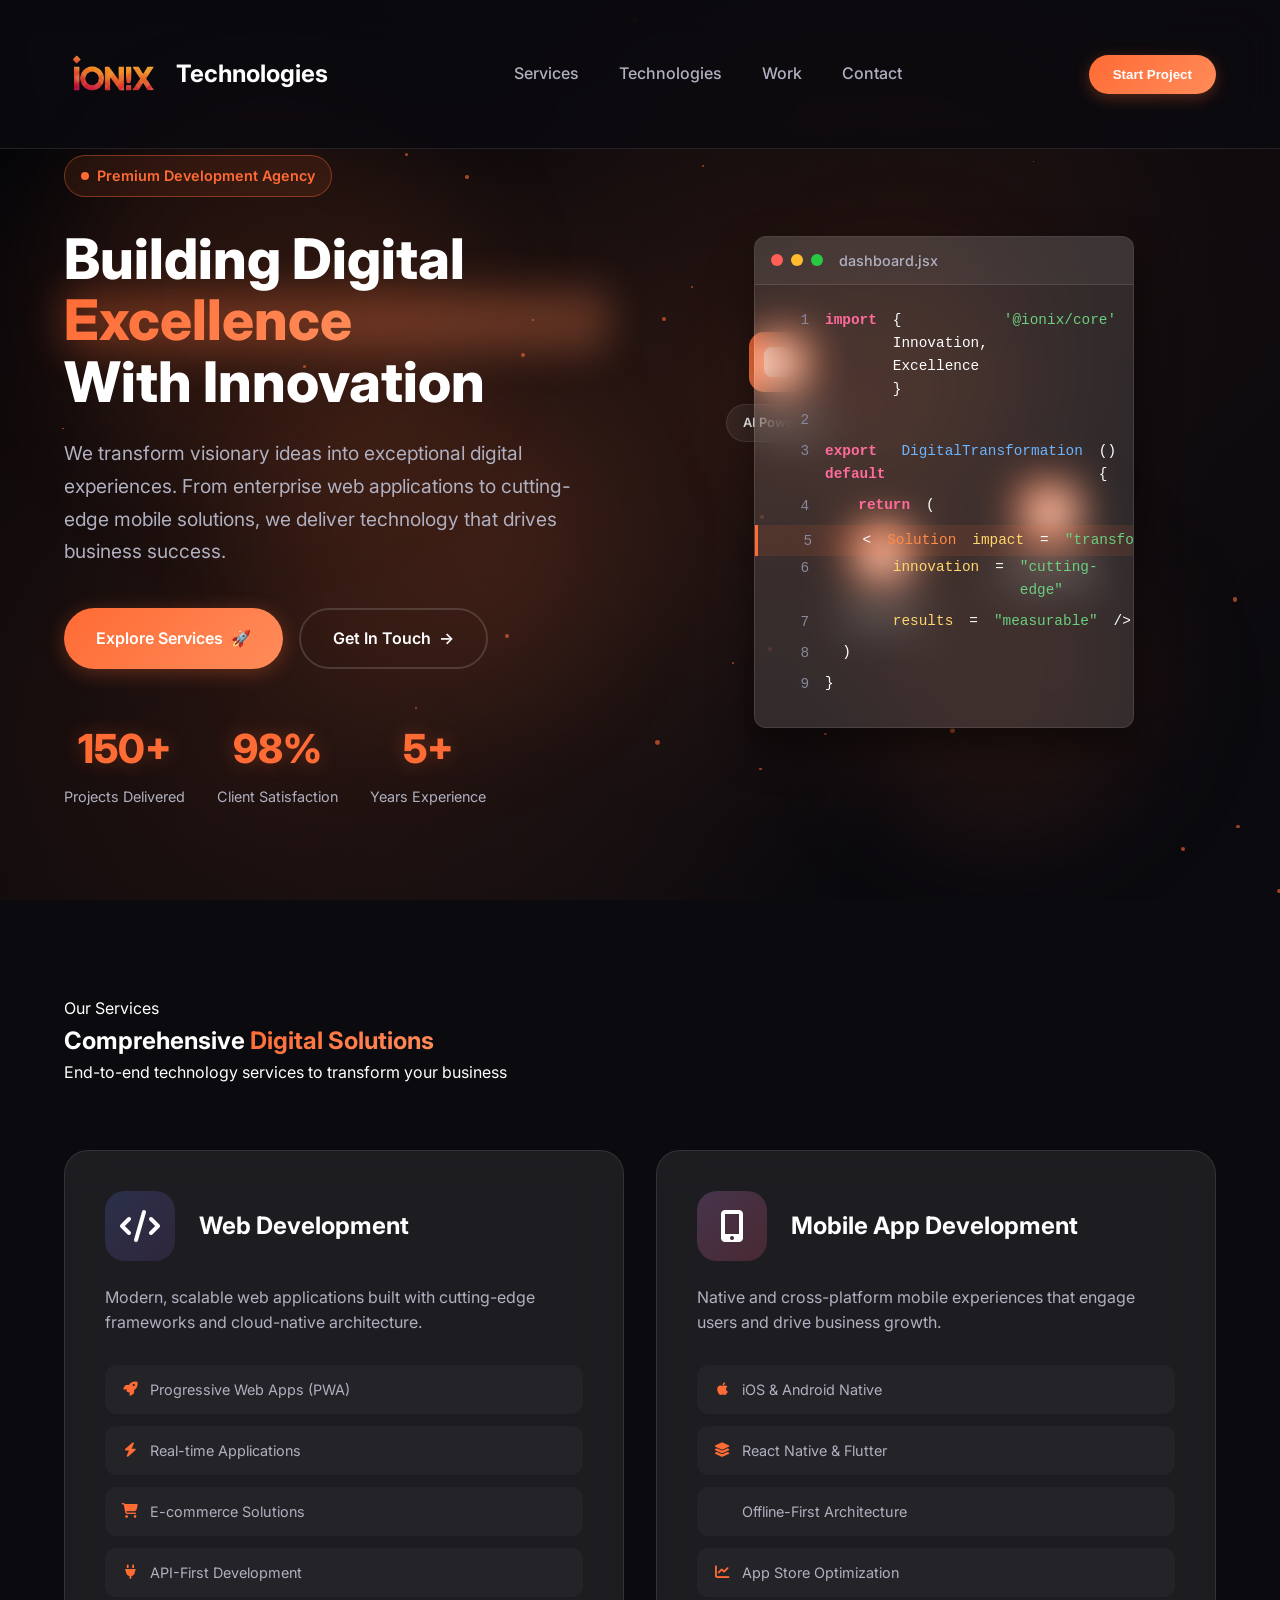
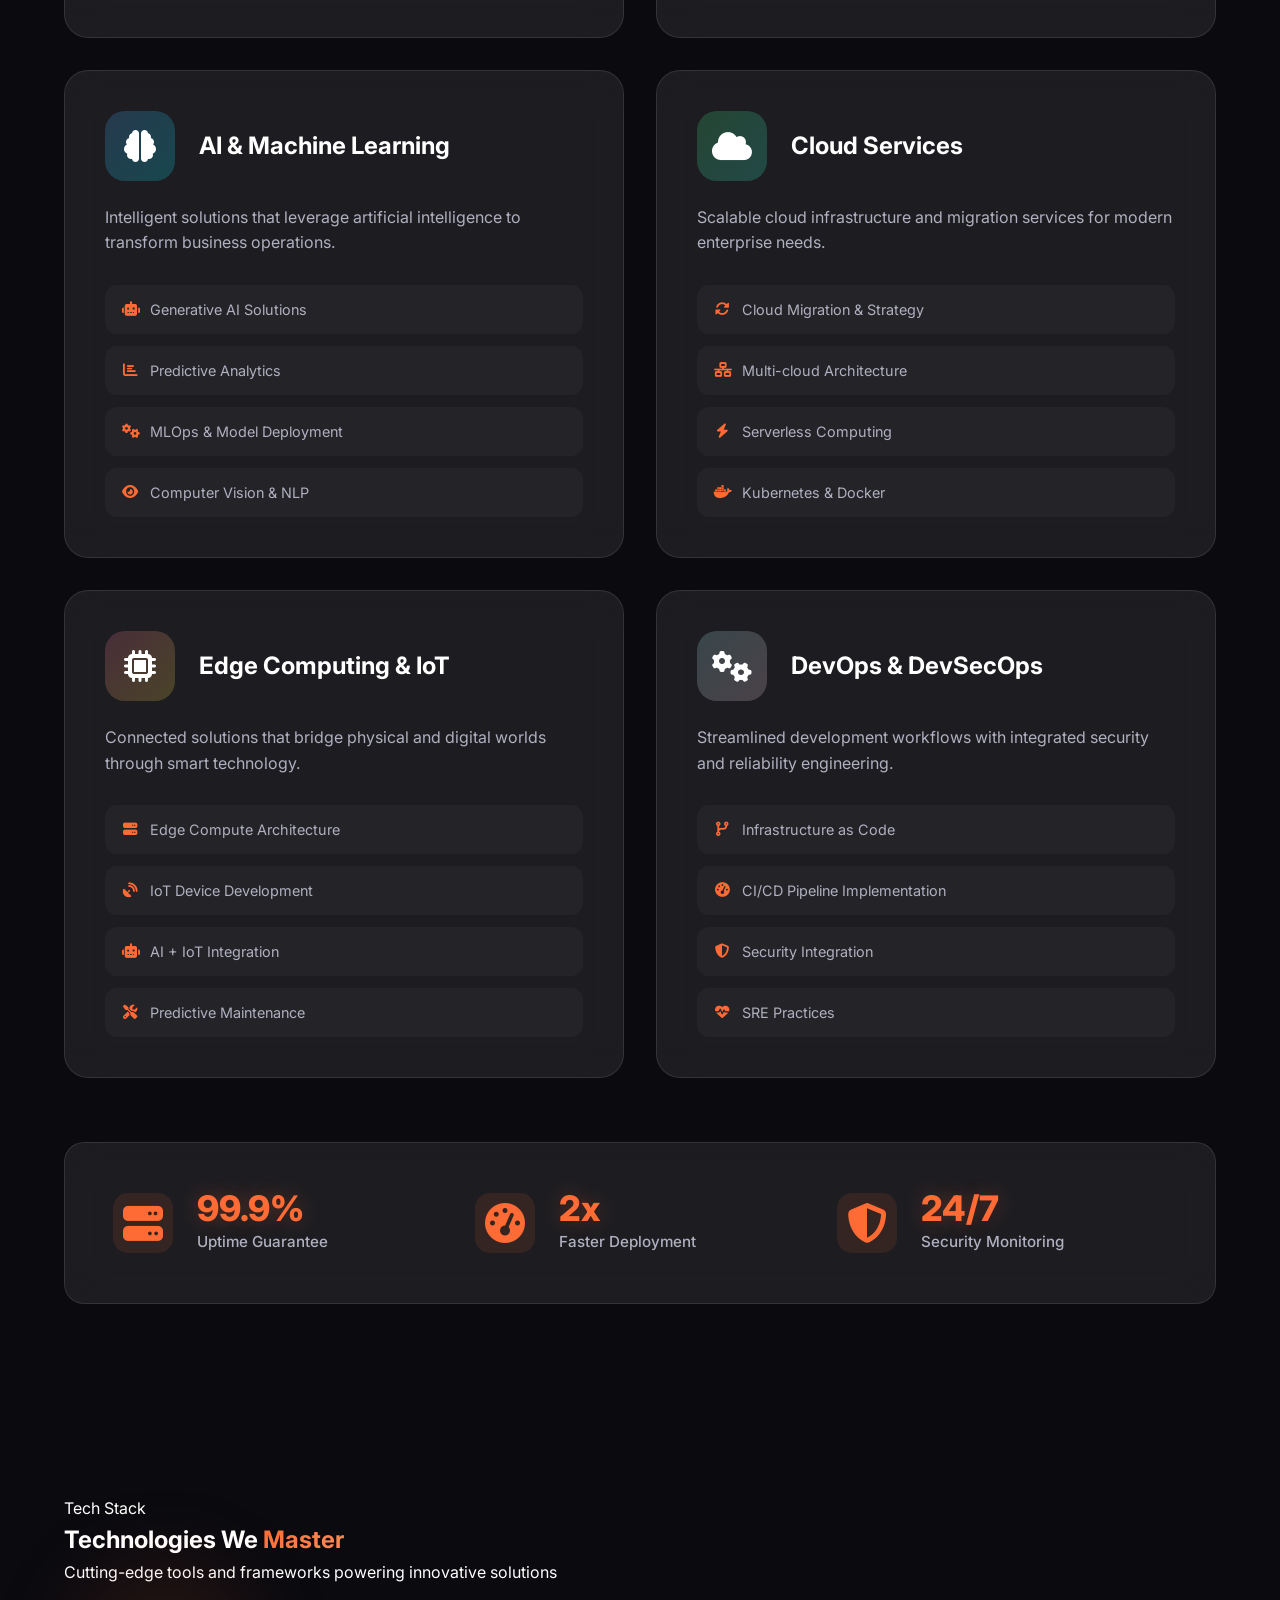
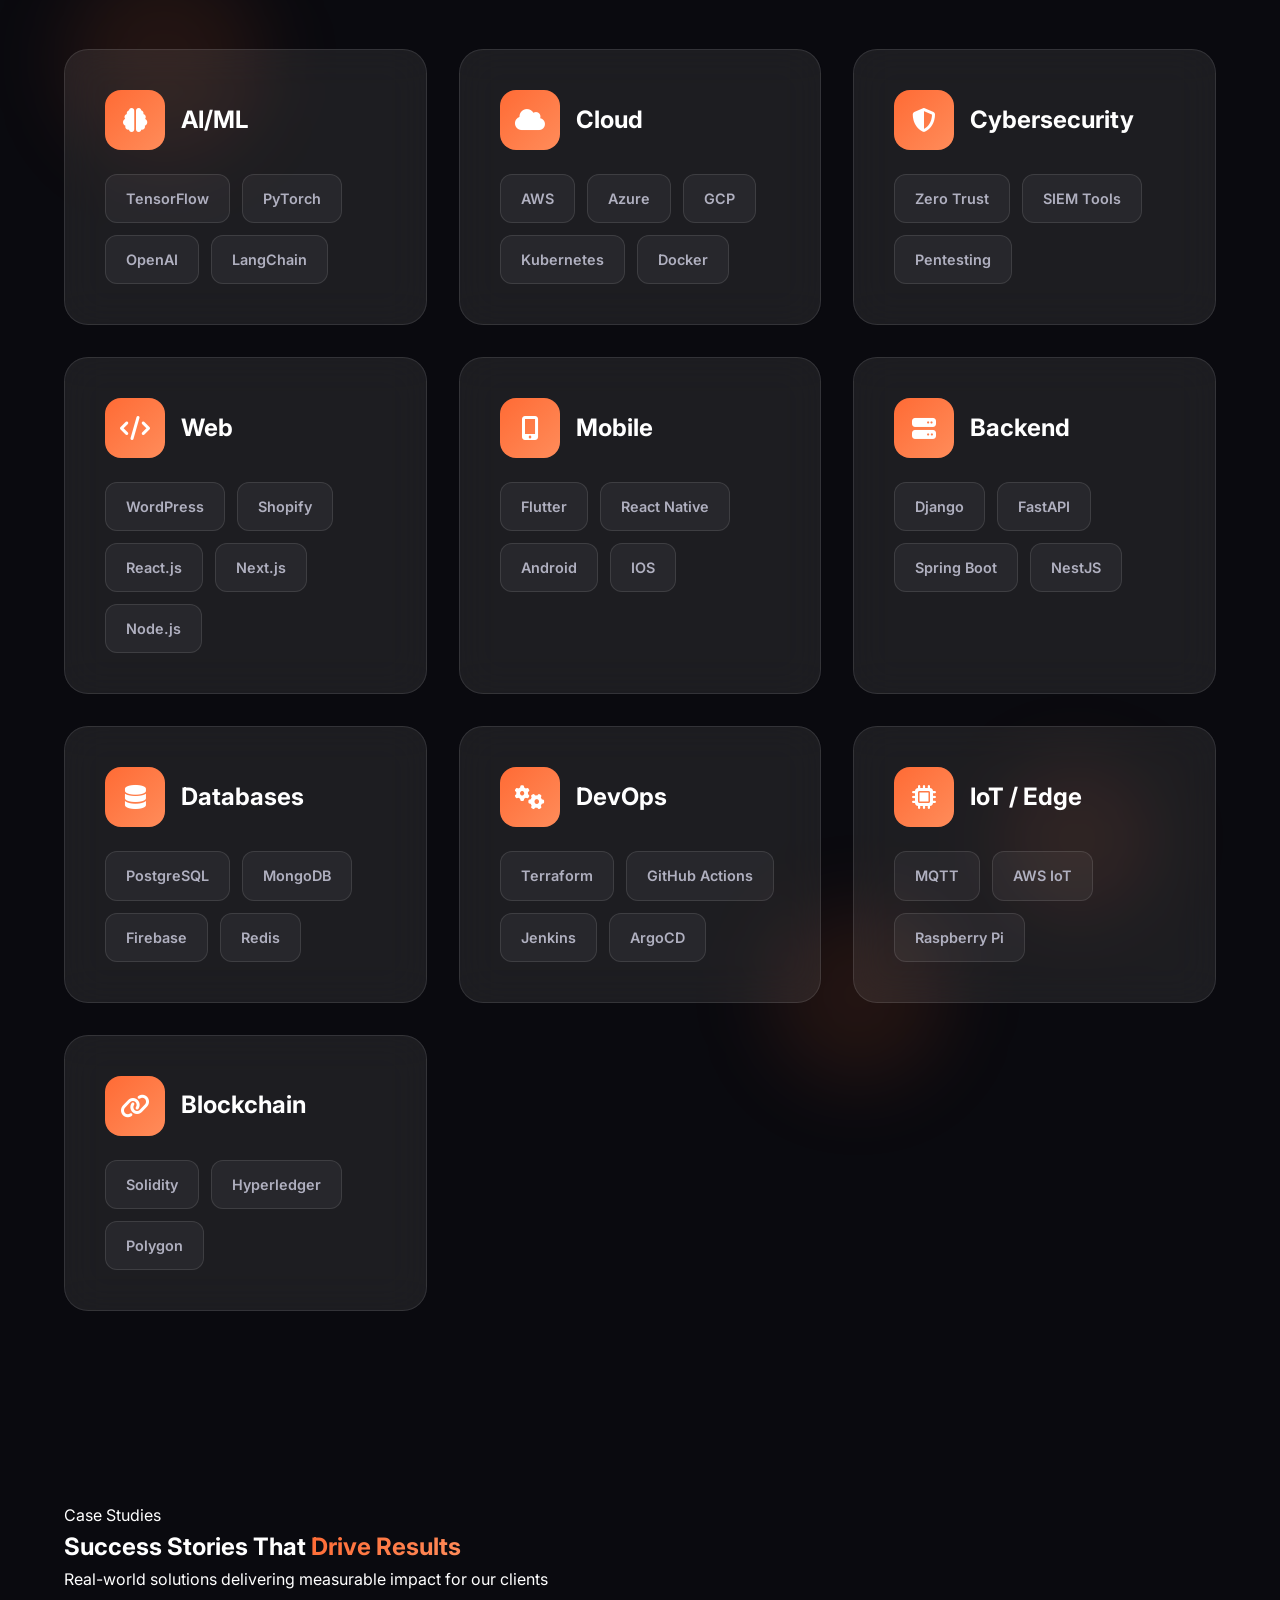
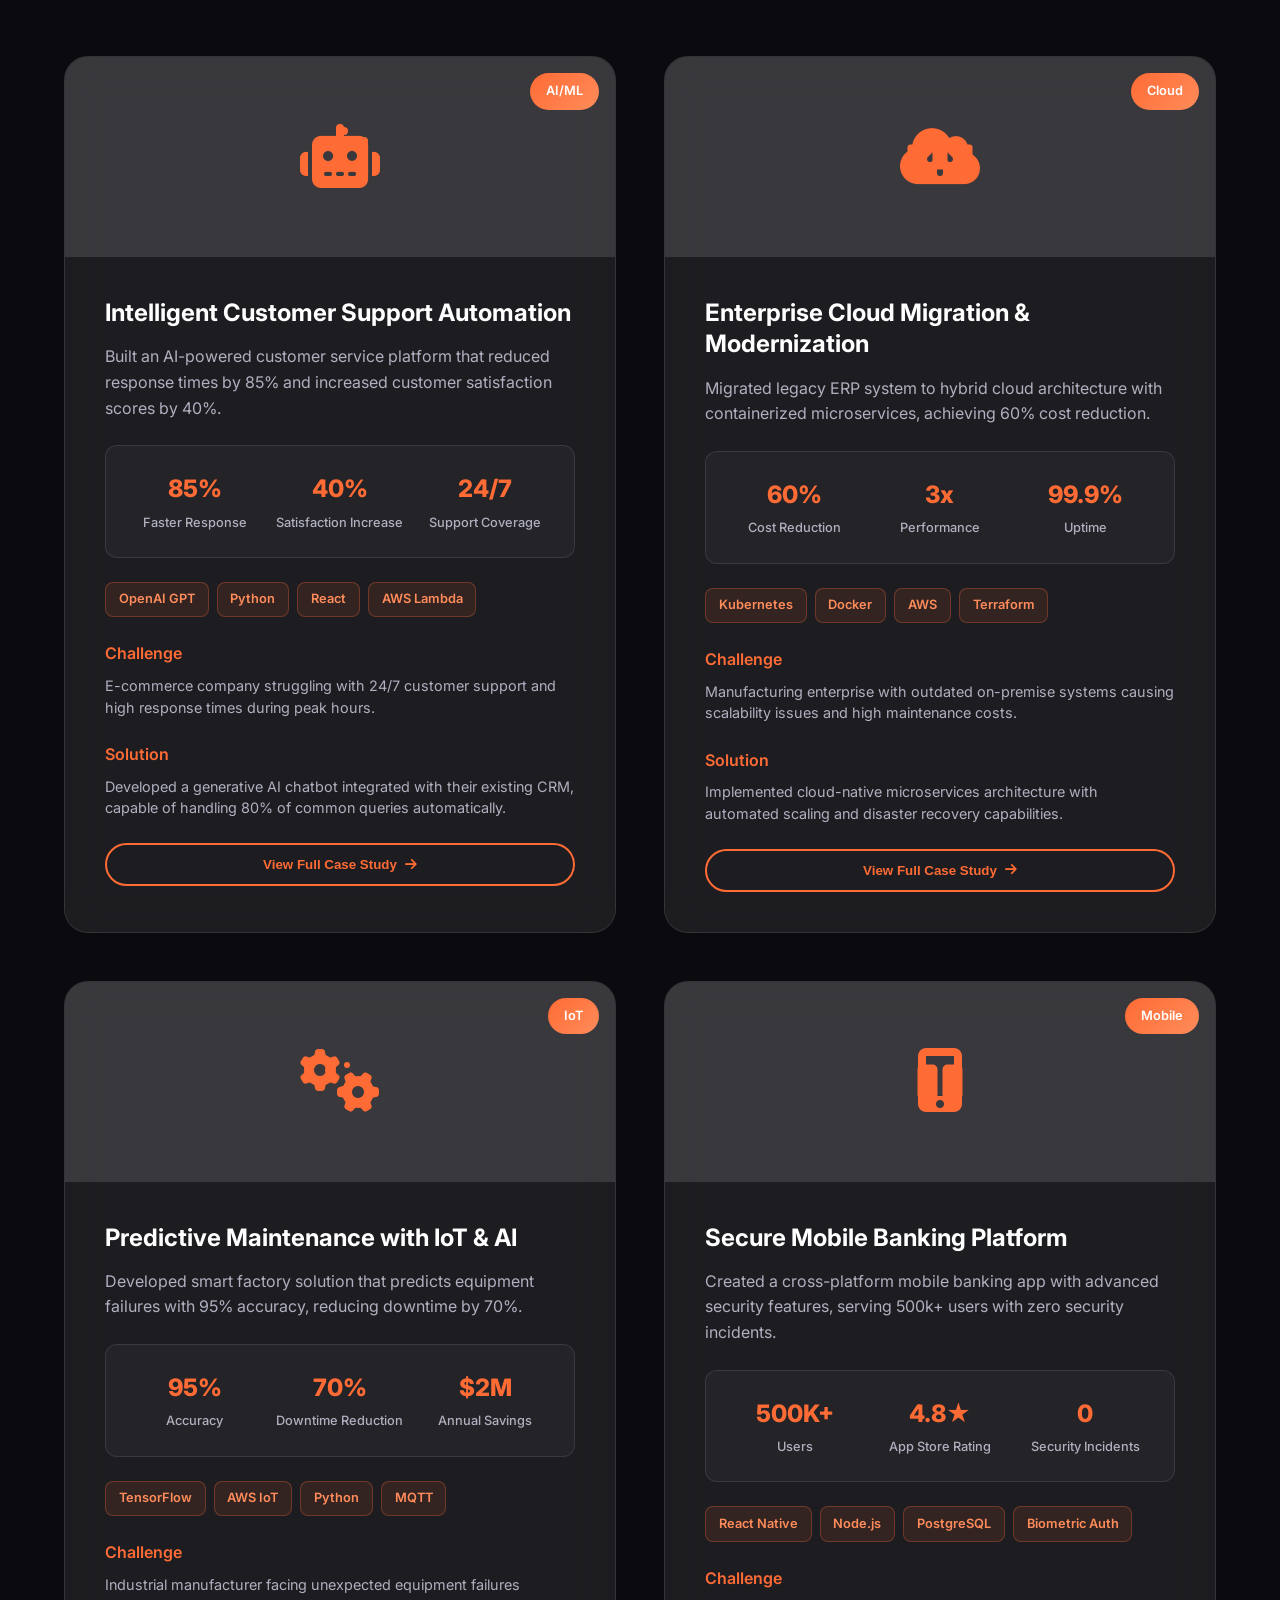
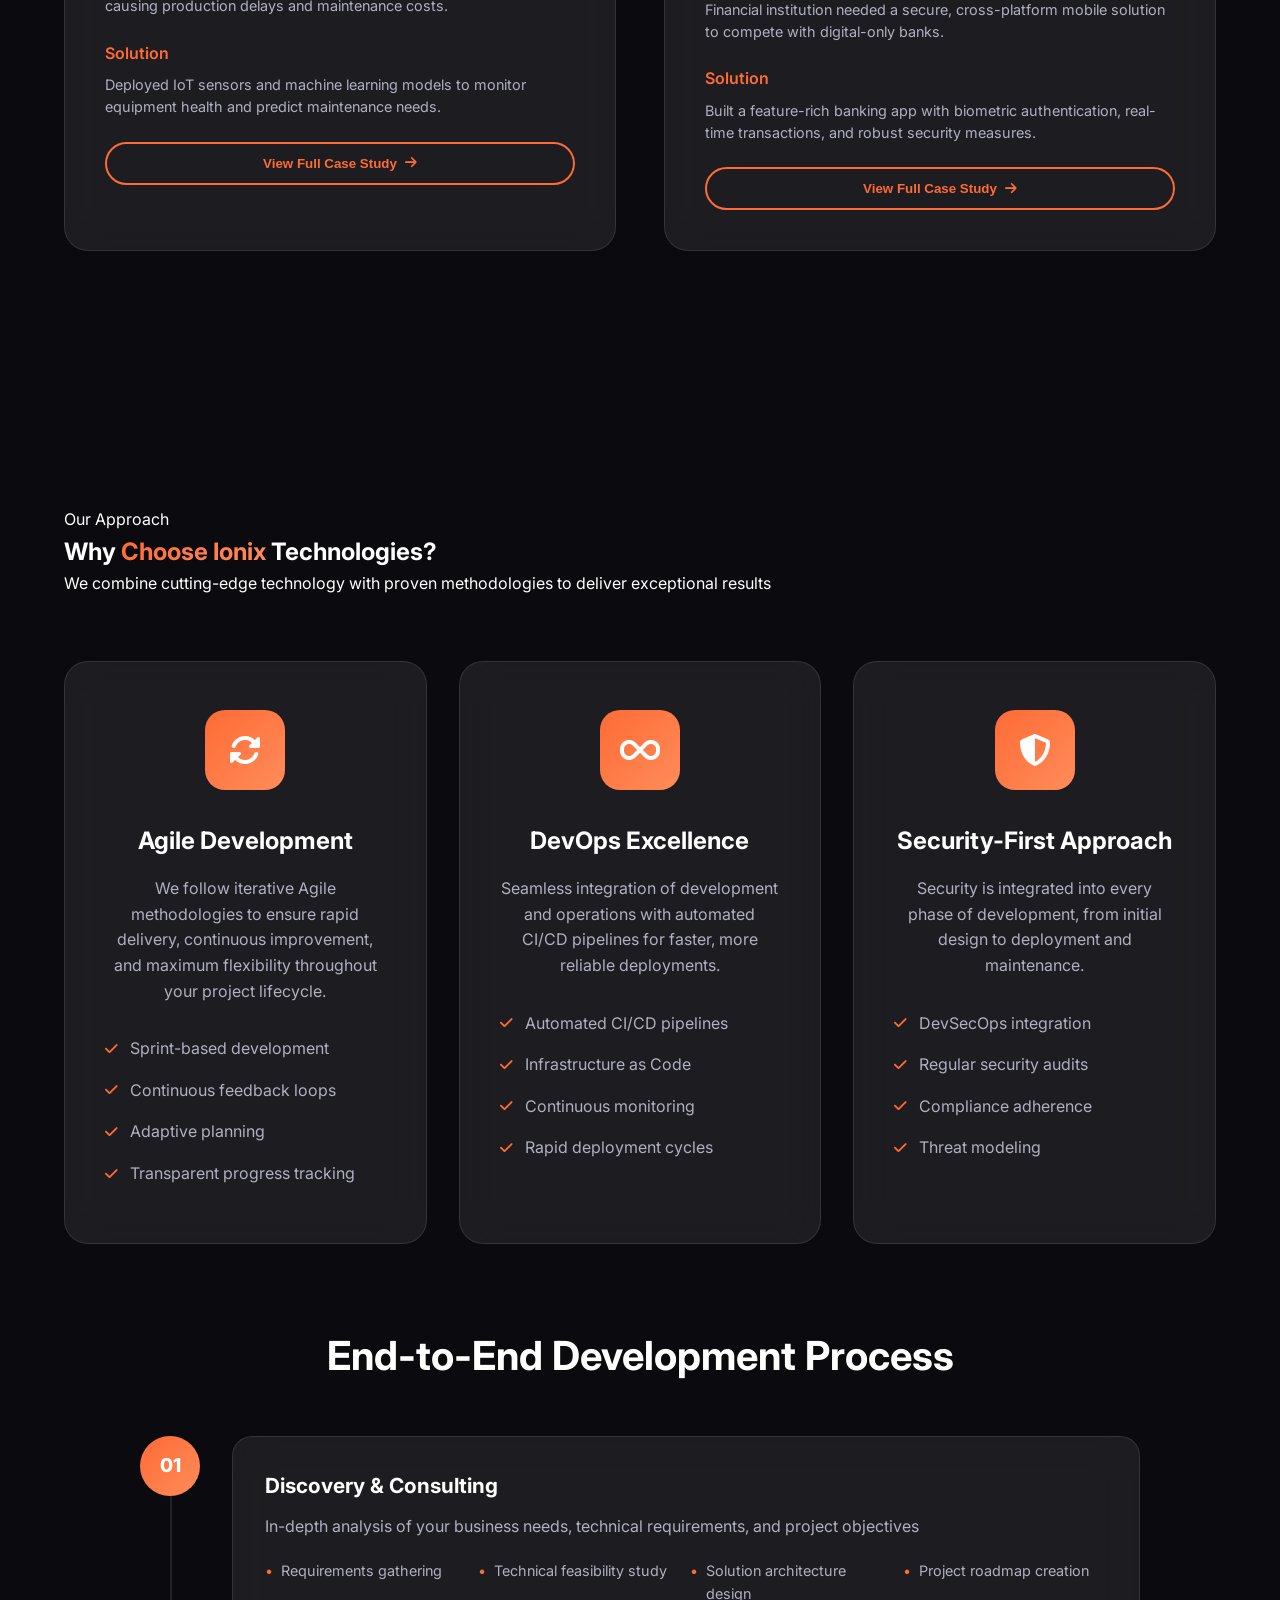
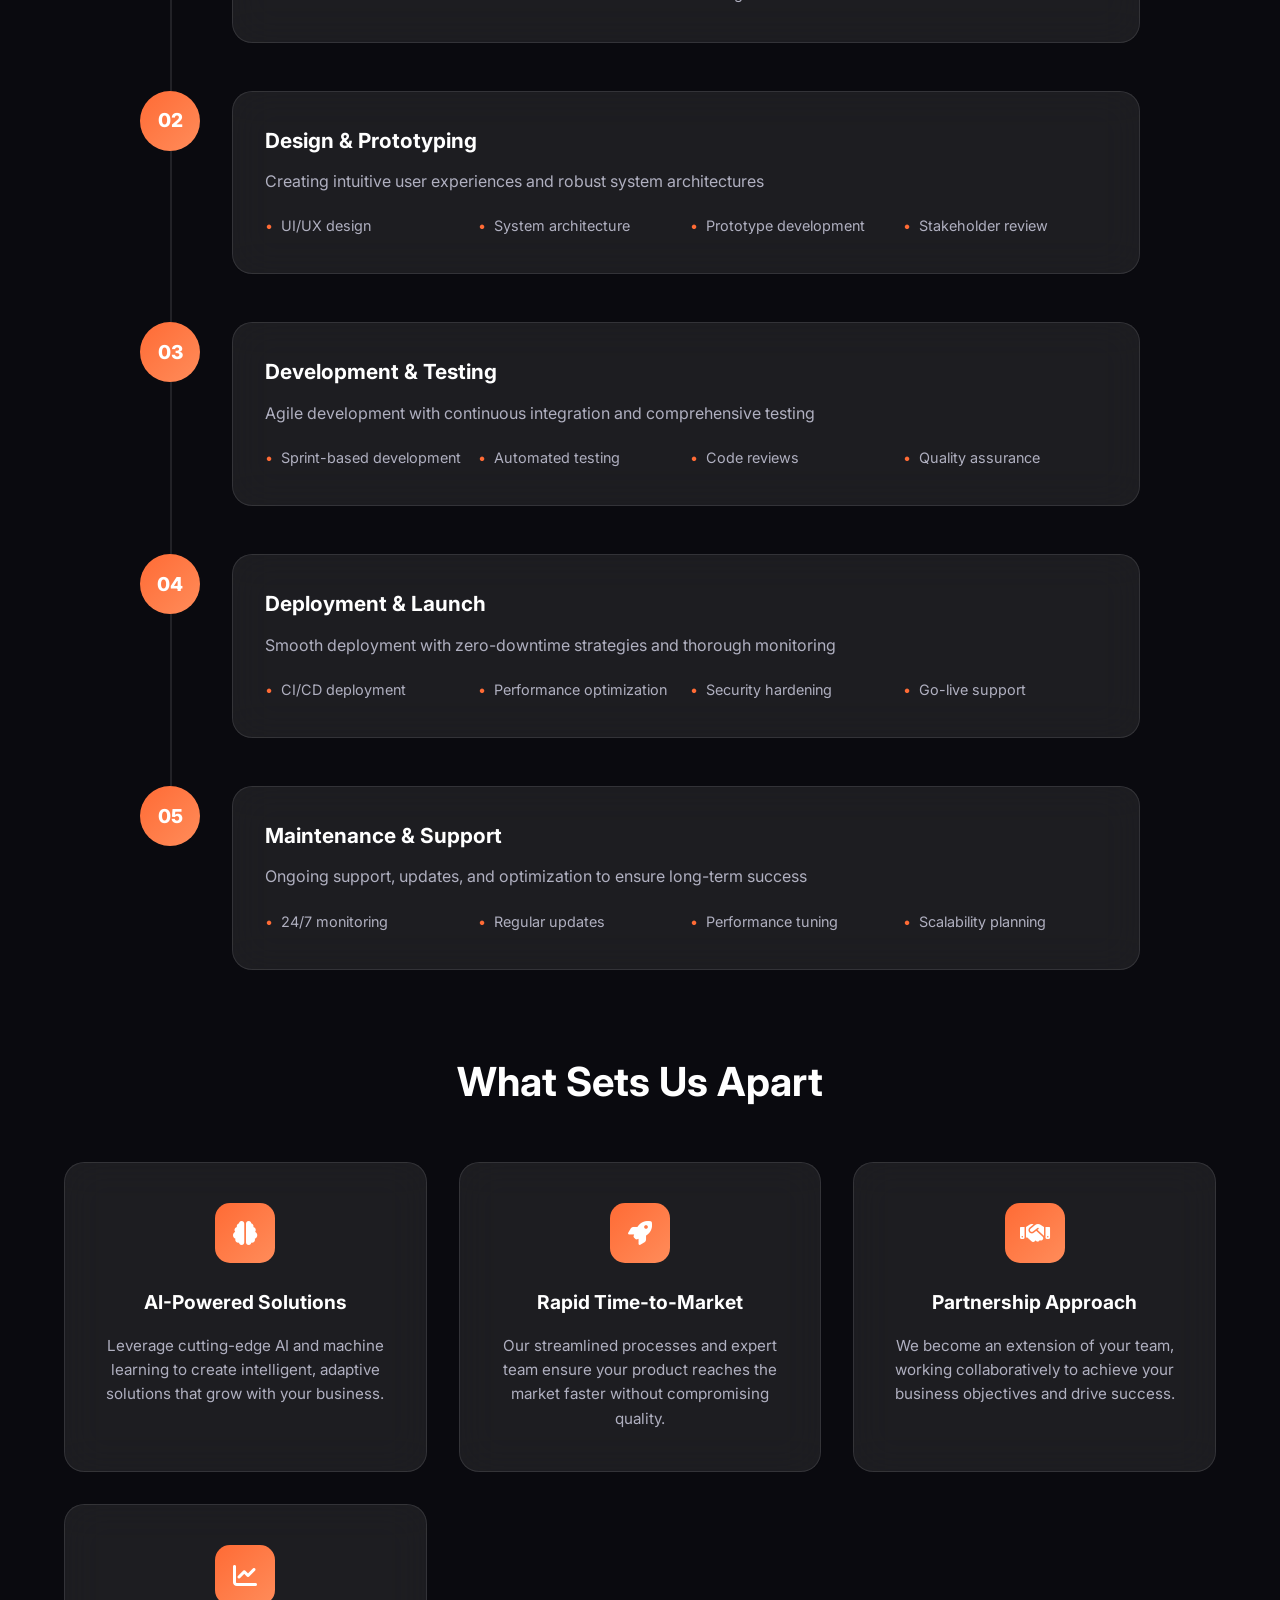
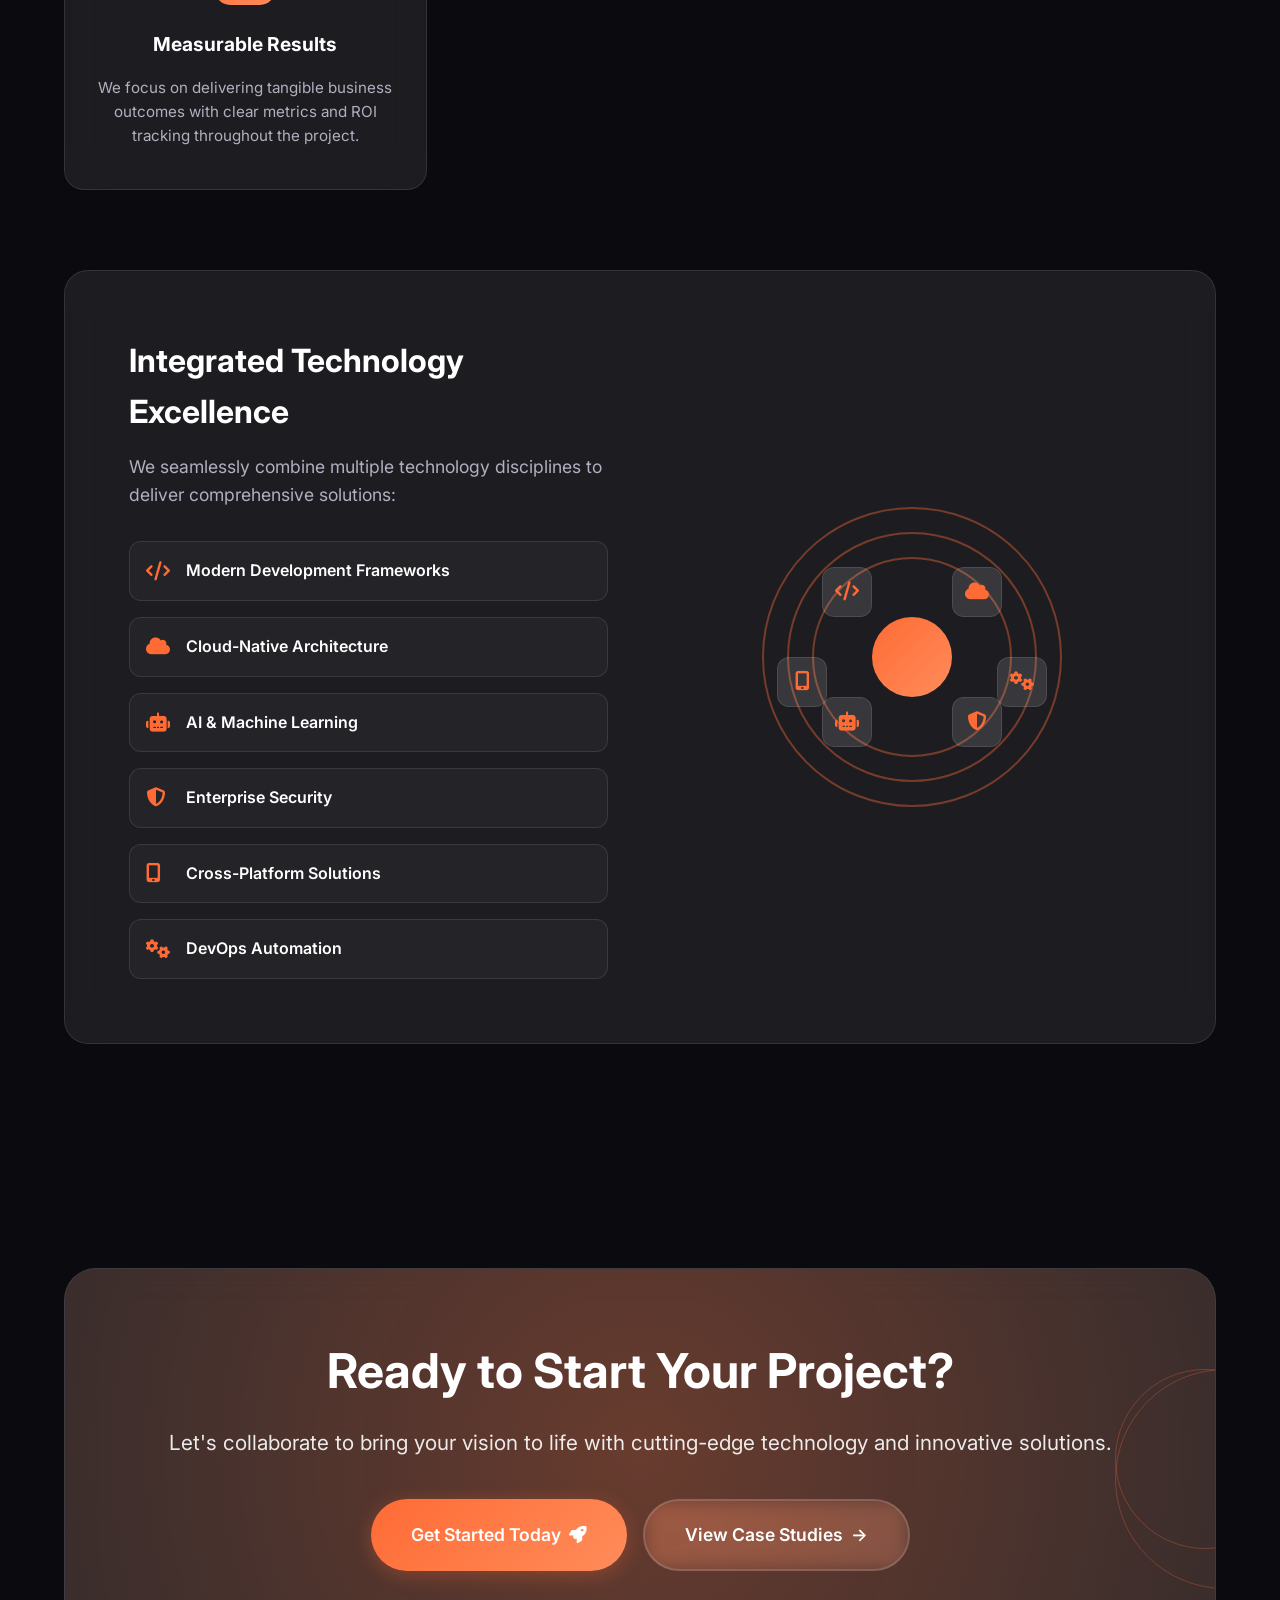
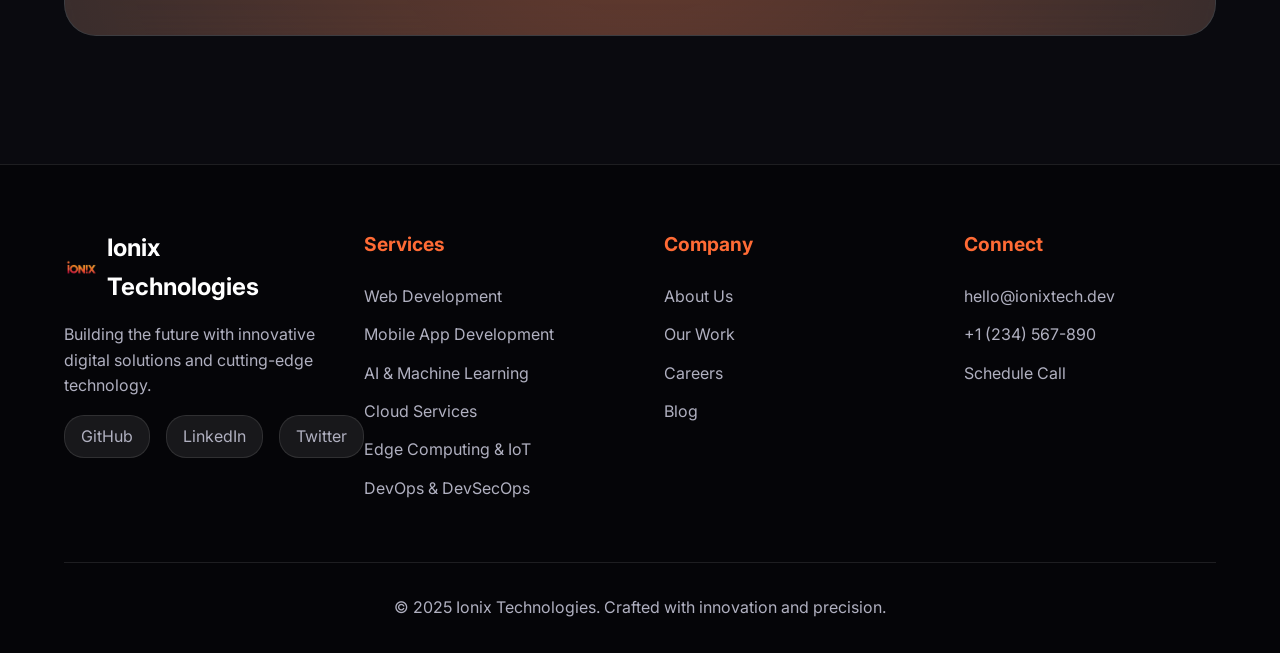
==== commit b16813b3: "Update index.html" ====
--- a/index.html
+++ b/index.html
@@ -32,7 +32,7 @@
         <div class="nav-container">
             <div class="logo">
                 <img src="images/logo.png" alt="Ionix Technologies" class="logo-image">
-                <span class="logo-text">Ionix Technologies</span>
+                <span class="logo-text">Technologies</span>
             </div>
             <ul class="nav-links">
                 <li><a href="#services" class="nav-link">Services</a></li>
@@ -1248,4 +1248,4 @@
     </script>
 </body>
 
-</html>+</html>
